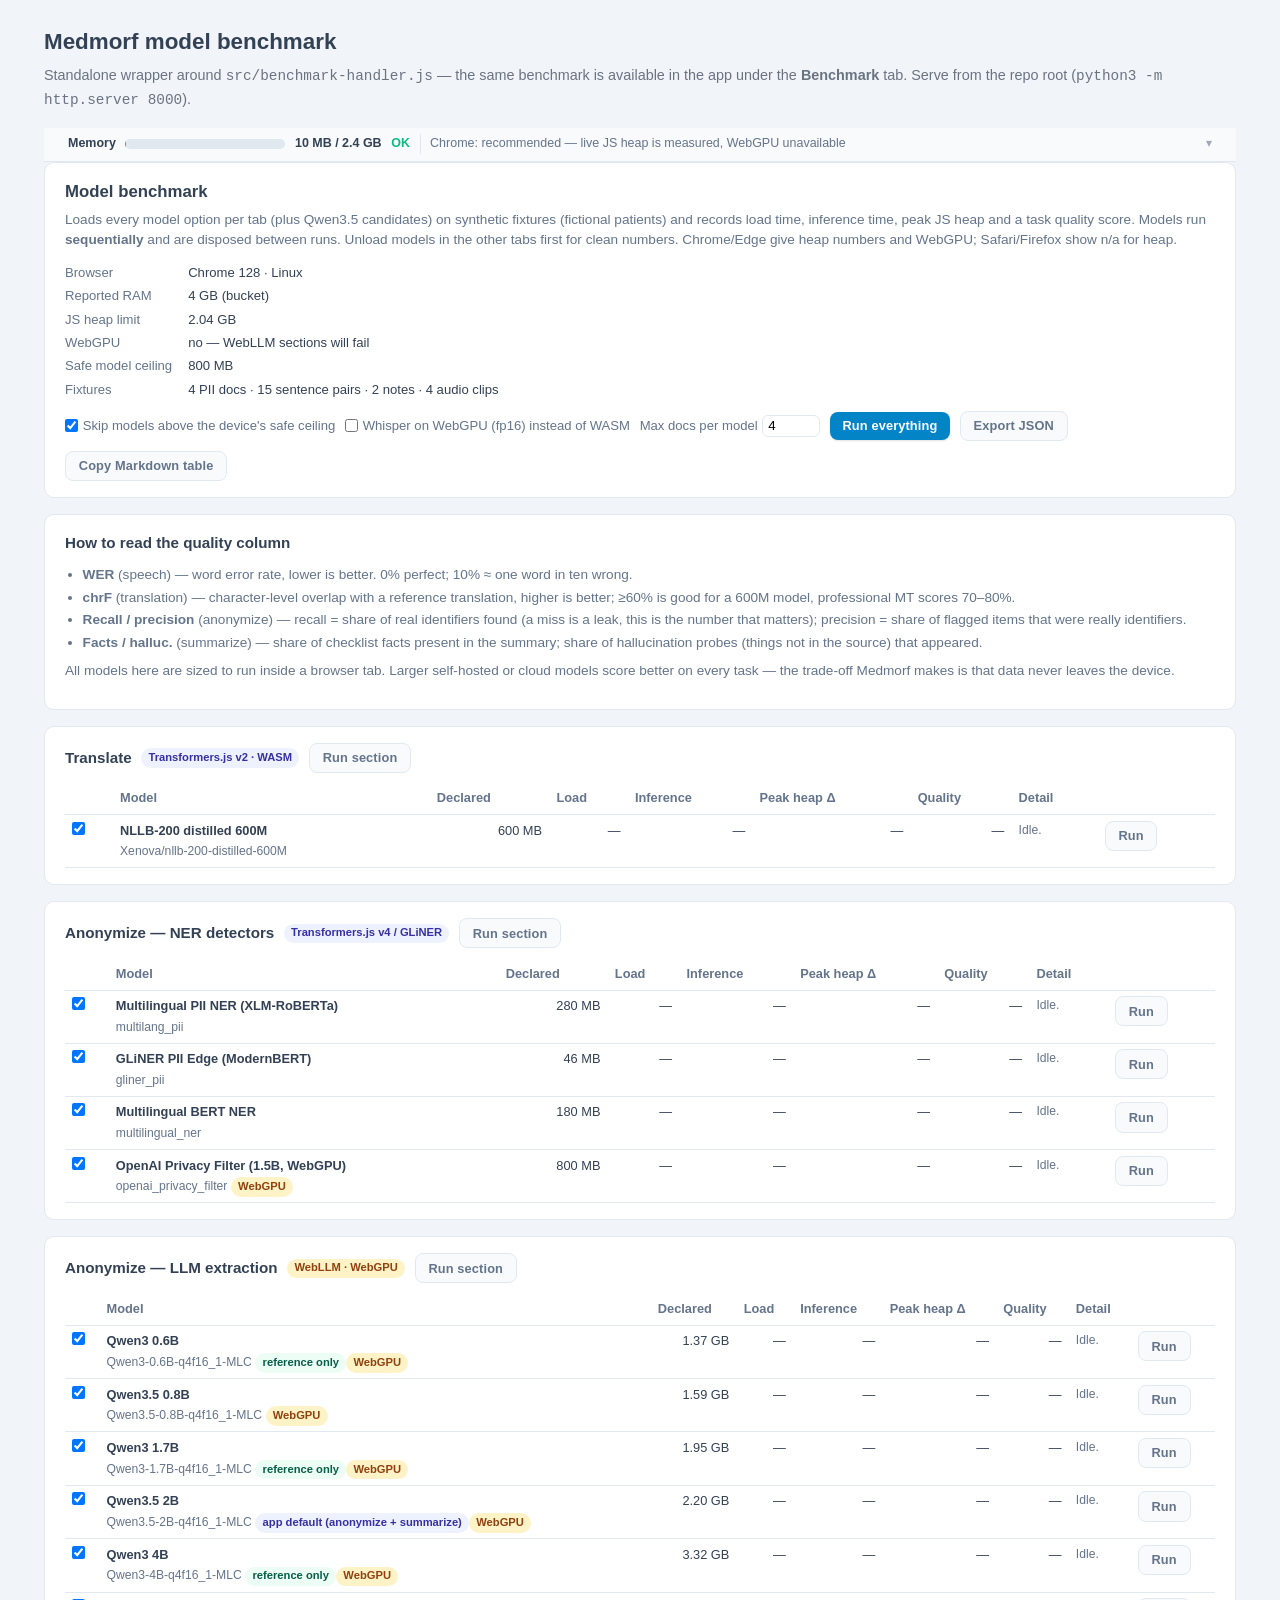
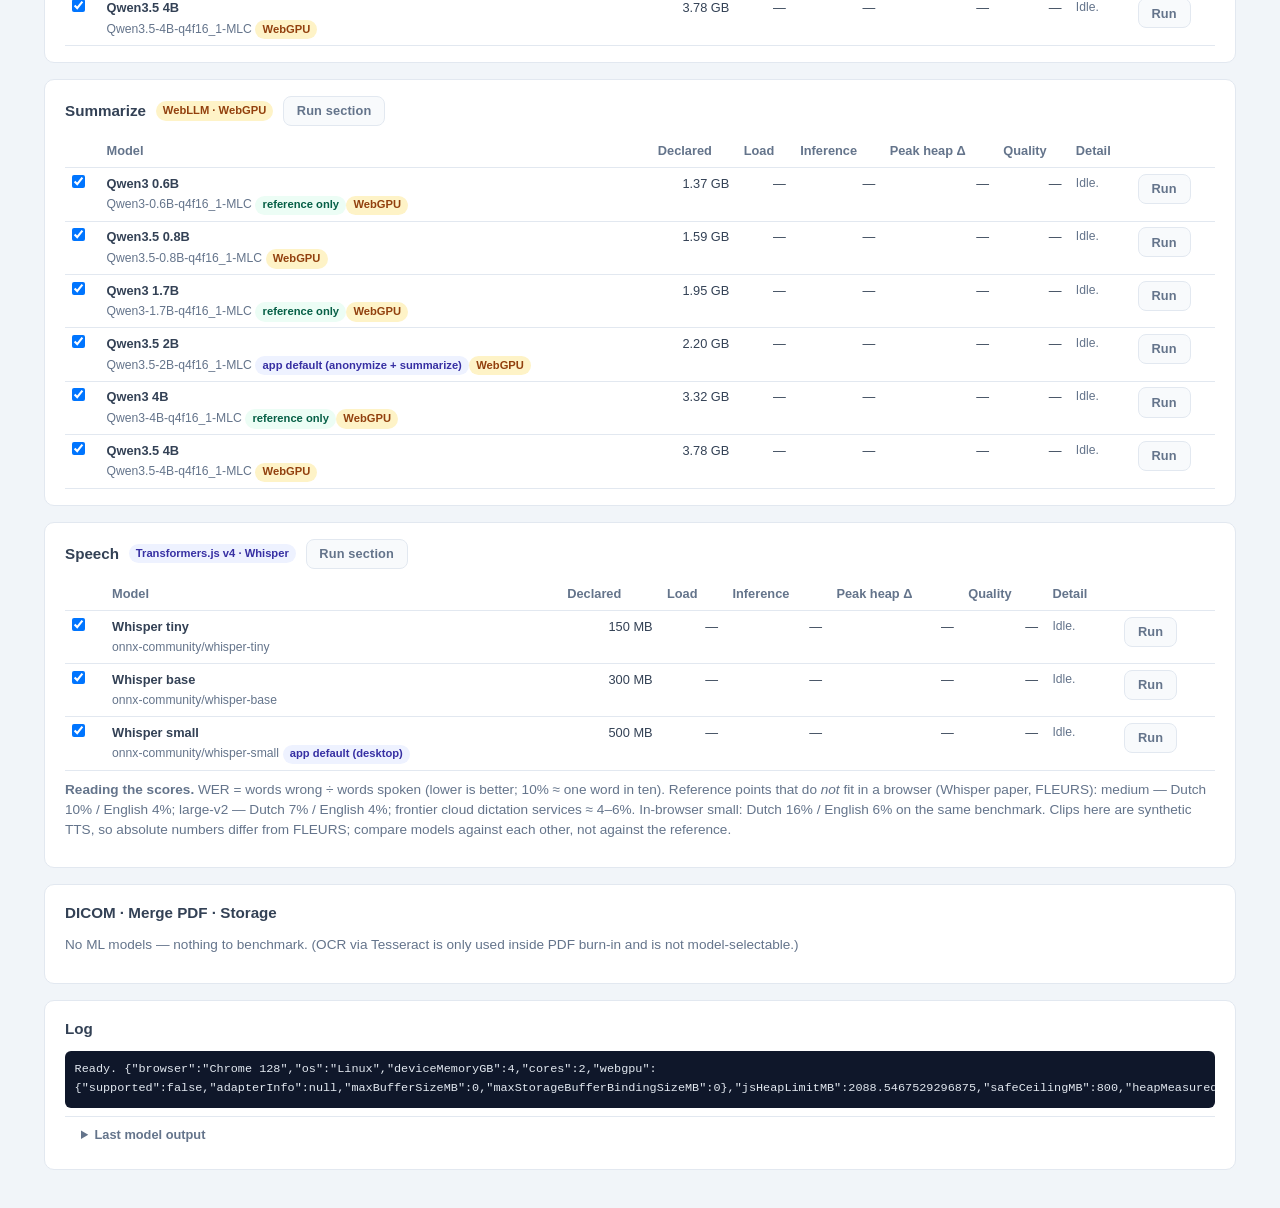
==== tests/test-models.html @ afaf8b17 "Live memory bar, model benchmark tab, Qwen3.5 migration, two-phase STT - Live memory bar on every pa" ====
<!doctype html>
<html lang="en">
<head>
<meta charset="utf-8">
<title>Medmorf — Model benchmark (standalone)</title>
<meta name="viewport" content="width=device-width, initial-scale=1">
<!-- Same import map as index.html so the SAME pinned runtimes are exercised. -->
<script type="importmap">
{
    "imports": {
        "sharp": "../src/stubs/null-module.js",
        "fs": "../src/stubs/empty-module.js",
        "path": "../src/stubs/empty-module.js",
        "url": "../src/stubs/empty-module.js",
        "onnxruntime-node": "../src/stubs/null-module.js",
        "@huggingface/jinja": "https://cdn.jsdelivr.net/npm/@huggingface/jinja@0.5.6/dist/index.js",
        "onnxruntime-web": "https://cdn.jsdelivr.net/npm/onnxruntime-web@1.26.0-dev.20260416-b7804b056c/dist/ort.all.min.mjs",
        "onnxruntime-web/webgpu": "https://cdn.jsdelivr.net/npm/onnxruntime-web@1.26.0-dev.20260416-b7804b056c/dist/ort.webgpu.min.mjs",
        "onnxruntime-web/wasm": "https://cdn.jsdelivr.net/npm/onnxruntime-web@1.26.0-dev.20260416-b7804b056c/dist/ort.wasm.min.mjs",
        "onnxruntime-common": "https://cdn.jsdelivr.net/npm/onnxruntime-common@1.24.0-dev.20251116-b39e144322/dist/esm/index.js",
        "@huggingface/transformers": "https://cdn.jsdelivr.net/npm/@huggingface/transformers@4.2.0/dist/transformers.web.js",
        "@xenova/transformers": "https://cdn.jsdelivr.net/npm/@huggingface/transformers@4.2.0/dist/transformers.web.js"
    }
}
</script>
<link rel="stylesheet" href="../styles/styles.css">
<style>
    body { max-width: 1240px; margin: 0 auto; padding: 1.5rem; }
    h1 { font-size: 1.4rem; margin: 0 0 0.25rem; }
    .sub { color: #6b7280; font-size: 0.9rem; margin-bottom: 1rem; }
</style>
</head>
<body>
<h1>Medmorf model benchmark</h1>
<div class="sub">Standalone wrapper around <code>src/benchmark-handler.js</code> — the same benchmark is available in the app under the <b>Benchmark</b> tab. Serve from the repo root (<code>python3 -m http.server 8000</code>).</div>
<div id="memoryMonitor" class="memory-monitor" data-level="ok" aria-live="polite"></div>
<div id="benchmarkRoot" class="benchmark-root"></div>
<script type="module">
import '../src/memory-monitor.js?v=2026-08-30-memory-bar-3';
import { mountBenchmark } from '../src/benchmark-handler.js?v=2026-08-30-wer-docs-1';
mountBenchmark(document.getElementById('benchmarkRoot')).catch(err => { console.error(err); document.getElementById('benchmarkRoot').textContent = 'Init failed: ' + err.message; });
</script>
</body>
</html>
---- styles/styles.css ----
:root {
    --primary-color: #0284c7;
    --primary-hover: #0369a1;
    --success-color: #10b981;
    --success-hover: #059669;
    --danger-color: #ef4444;
    --text-primary: #334155;
    --text-secondary: #64748b;
    --bg-primary: #ffffff;
    --bg-secondary: #f8fafc;
    --border-color: #e2e8f0;
    --shadow-sm: 0 1px 2px 0 rgba(0, 0, 0, 0.05);
    --shadow-md: 0 4px 6px -1px rgba(0, 0, 0, 0.1);
    --shadow-lg: 0 10px 15px -3px rgba(0, 0, 0, 0.1);
}

* {
    margin: 0;
    padding: 0;
    box-sizing: border-box;
}

body {
    font-family: -apple-system, BlinkMacSystemFont, 'Segoe UI', Roboto, 'Helvetica Neue', Arial, sans-serif;
    background: #f1f5f9;
    min-height: 100vh;
    padding: 1rem;
    color: var(--text-primary);
    line-height: 1.6;
}

.container {
    max-width: 860px;
    margin: 0 auto;
    background: var(--bg-primary);
    border-radius: 12px;
    box-shadow: var(--shadow-lg);
    overflow: hidden;
    border: 1px solid var(--border-color);
}

header {
    background: white;
    color: var(--text-primary);
    padding: 1.25rem 1.5rem;
    border-bottom: 1px solid var(--border-color);
}

.header-content {
    display: flex;
    align-items: center;
    justify-content: space-between;
    gap: 1rem;
}

.logo {
    display: flex;
    align-items: center;
    gap: 0.6rem;
}

.logo-icon {
    width: 28px;
    height: 28px;
    animation: rotate 3s linear infinite;
    color: var(--primary-color);
}

@keyframes rotate {
    0% { transform: rotate(0deg); }
    100% { transform: rotate(360deg); }
}

.logo-text h1 {
    font-size: 1.5rem;
    margin: 0;
    font-weight: 800;
    letter-spacing: -0.5px;
}

/* Privacy Pills — compact inline */
.privacy-pills {
    display: flex;
    gap: 0.4rem;
    flex-wrap: wrap;
}

.privacy-pill {
    display: inline-flex;
    align-items: center;
    gap: 0.3rem;
    padding: 0.25rem 0.6rem;
    background: #f0fdf4;
    color: #166534;
    border-radius: 6px;
    font-size: 0.75rem;
    font-weight: 600;
    border: 1px solid #bbf7d0;
}

.privacy-pill svg {
    flex-shrink: 0;
}

/* Example File Link */
.example-file-link {
    display: flex;
    align-items: center;
    gap: 0.4rem;
    margin-top: 0.75rem;
    font-size: 0.85rem;
    color: var(--text-secondary);
}

.example-file-link svg {
    flex-shrink: 0;
    color: var(--text-secondary);
}

.example-file-link a {
    color: var(--primary-color);
    text-decoration: none;
    font-weight: 600;
}

.example-file-link a:hover {
    text-decoration: underline;
}

/* Tab Bar — mobile-first */
.tab-bar {
    display: flex;
    background: var(--bg-secondary);
    border-bottom: 2px solid var(--border-color);
    overflow-x: auto;
    -webkit-overflow-scrolling: touch;
    scrollbar-width: none;
}

.tab-bar::-webkit-scrollbar {
    display: none;
}

.tab-btn {
    flex: 1 0 auto;
    display: flex;
    align-items: center;
    justify-content: center;
    gap: 0;
    padding: 0.65rem 0.75rem;
    border: none;
    background: transparent;
    color: var(--text-secondary);
    font-size: 0;
    font-weight: 600;
    cursor: pointer;
    transition: all 0.2s ease;
    position: relative;
    white-space: nowrap;
    min-width: 0;
}

.tab-btn svg {
    flex-shrink: 0;
    width: 20px;
    height: 20px;
}

.tab-btn::after {
    content: '';
    position: absolute;
    bottom: -2px;
    left: 0;
    right: 0;
    height: 2px;
    background: transparent;
    transition: background 0.2s ease;
}

.tab-btn:hover {
    color: var(--text-primary);
    background: rgba(0, 0, 0, 0.02);
}

.tab-btn.active {
    color: var(--primary-color);
}

.tab-btn.active::after {
    background: var(--primary-color);
}

/* >= 480px: show labels alongside icons */
@media (min-width: 480px) {
    .tab-btn {
        gap: 0.4rem;
        font-size: 0.82rem;
        padding: 0.65rem 0.85rem;
    }

    .tab-btn svg {
        width: 16px;
        height: 16px;
    }
}

/* >= 768px: full-size tabs */
@media (min-width: 768px) {
    .tab-bar {
        overflow-x: visible;
    }

    .tab-btn {
        flex: 1;
        gap: 0.5rem;
        font-size: 0.95rem;
        padding: 0.75rem 1rem;
    }

    .tab-btn svg {
        width: 18px;
        height: 18px;
    }
}

.tab-btn[data-tab="anonymize"].active {
    color: #7c3aed;
}

.tab-btn[data-tab="anonymize"].active::after {
    background: #7c3aed;
}

.tab-btn[data-tab="summarize"].active {
    color: #d97706;
}

.tab-btn[data-tab="summarize"].active::after {
    background: #d97706;
}

.tab-btn[data-tab="speech"].active {
    color: #dc2626;
}

.tab-btn[data-tab="speech"].active::after {
    background: #dc2626;
}

/* Tab Panels */
.tab-panel {
    display: none;
}

.tab-panel.active {
    display: block;
}

main {
    padding: 1.5rem;
}

section {
    margin-bottom: 1.5rem;
}

section h2 {
    font-size: 1.25rem;
    margin-bottom: 0.75rem;
    color: var(--text-primary);
    font-weight: 700;
    display: flex;
    align-items: center;
    gap: 0.5rem;
}

section h2::before {
    content: '';
    width: 3px;
    height: 20px;
    background: var(--primary-color);
    border-radius: 2px;
}

/* Quick Translate Section */
/* Language Bar */
.translate-lang-bar {
    margin-bottom: 0.75rem;
}

.lang-pair {
    display: flex;
    align-items: center;
    gap: 0.5rem;
    background: #ffffff;
    border: 1px solid var(--border-color);
    border-radius: 10px;
    padding: 0.5rem 0.75rem;
}

.lang-pair .lang-select {
    flex: 1;
    padding: 0.4rem 2rem 0.4rem 0.5rem;
    border: none;
    background: transparent;
    font-size: 0.95rem;
    font-weight: 600;
    color: var(--text-primary);
    cursor: pointer;
    appearance: none;
    -webkit-appearance: none;
    -moz-appearance: none;
    background-image: url("data:image/svg+xml,%3Csvg xmlns='http://www.w3.org/2000/svg' width='14' height='14' viewBox='0 0 24 24' fill='none' stroke='%2364748b' stroke-width='2' stroke-linecap='round' stroke-linejoin='round'%3E%3Cpolyline points='6 9 12 15 18 9'%3E%3C/polyline%3E%3C/svg%3E");
    background-repeat: no-repeat;
    background-position: right 0.25rem center;
    background-size: 14px;
    transition: color 0.2s ease;
}

.lang-pair .lang-select:hover {
    color: var(--primary-color);
}

.lang-pair .lang-select:focus {
    outline: none;
}

.lang-arrow {
    color: var(--text-secondary);
    flex-shrink: 0;
}

/* Section label / header for text vs file translation */
.translate-section-header {
    margin-bottom: 0.5rem;
}

.section-label {
    font-size: 0.8rem;
    font-weight: 700;
    text-transform: uppercase;
    letter-spacing: 0.5px;
    color: var(--text-secondary);
    margin: 0;
}

/* File language bar — sits inside the actions section, right above the button */
.file-lang-bar {
    margin-bottom: 0.75rem;
    width: 100%;
}

.file-translate-actions {
    flex-direction: column;
    align-items: center;
}

/* Columns header with deselect-all link */
.columns-header {
    display: flex;
    align-items: center;
    justify-content: space-between;
}

.columns-header label {
    margin-bottom: 0 !important;
}

.columns-header .btn-link {
    color: var(--primary-color);
    font-size: 0.8rem;
    font-weight: 600;
}

.columns-header .btn-link:hover {
    color: var(--primary-hover);
}

/* File translation status */
.file-translate-status {
    background: #f0f9ff;
    border: 1px solid #bae6fd;
    border-radius: 10px;
    padding: 1rem 1.25rem;
    text-align: center;
}

.file-status-header {
    display: flex;
    align-items: center;
    justify-content: center;
    gap: 0.5rem;
    margin-bottom: 0.5rem;
    font-weight: 600;
    color: var(--primary-color);
}

.file-translate-status .btn {
    margin-top: 0.75rem;
}

/* Quick Translate */
.quick-translate-section {
    margin-bottom: 0.75rem;
}

.translate-container {
    display: grid;
    grid-template-columns: 1fr 1fr;
    gap: 0.75rem;
}

.translate-box {
    flex: 1;
    display: flex;
    flex-direction: column;
    background: #ffffff;
    border: 1px solid var(--border-color);
    border-radius: 12px;
    overflow: hidden;
    transition: border-color 0.3s ease;
}

.translate-box:focus-within {
    border-color: var(--primary-color);
    box-shadow: 0 0 0 3px rgba(2, 132, 199, 0.1);
}

.translate-box textarea {
    flex: 1;
    padding: 1rem;
    border: none;
    font-size: 1rem;
    line-height: 1.6;
    resize: none;
    background: transparent;
    min-height: 120px;
}

.translate-box textarea:focus {
    outline: none;
}

.translate-box textarea::placeholder {
    color: var(--text-secondary);
}

.translate-box textarea[readonly] {
    background: #fafafa;
    color: var(--text-primary);
}

.translate-footer {
    padding: 0.5rem 1rem;
    display: flex;
    justify-content: space-between;
    align-items: center;
    border-top: 1px solid var(--border-color);
    background: #f9fafb;
}

.char-count {
    font-size: 0.8rem;
    color: var(--text-secondary);
}

.copy-btn {
    display: inline-flex;
    align-items: center;
    gap: 0.375rem;
    padding: 0.375rem 0.75rem;
    border: 1px solid transparent;
    background: transparent;
    color: var(--text-secondary);
    font-size: 0.85rem;
    cursor: pointer;
    border-radius: 8px;
    transition: all 0.2s cubic-bezier(0.4, 0, 0.2, 1);
}

.copy-btn:hover {
    background: #f0f9ff;
    border-color: #bae6fd;
    color: var(--primary-color);
}

.copy-btn:active {
    transform: scale(0.95);
}

.copy-btn.copied {
    color: var(--success-color);
}

.quick-status {
    margin-top: 1rem;
    font-size: 0.875rem;
    color: var(--text-secondary);
    min-height: 2.5rem;
}

.quick-status-content {
    display: flex;
    align-items: center;
    justify-content: center;
    gap: 0.5rem;
}

.quick-status.loading {
    color: var(--primary-color);
    font-weight: 500;
}

.quick-status.error {
    color: var(--danger-color);
}

.quick-status.error .quick-status-content {
    justify-content: center;
}

.loading-spinner {
    display: inline-block;
    width: 20px;
    height: 20px;
    border: 2px solid #e0f2fe;
    border-top-color: var(--primary-color);
    border-radius: 50%;
    animation: spin 0.8s linear infinite;
    flex-shrink: 0;
}

@keyframes spin {
    from { transform: rotate(0deg); }
    to { transform: rotate(360deg); }
}

.quick-progress-bar {
    width: 100%;
    max-width: 300px;
    height: 6px;
    background: #e0f2fe;
    border-radius: 3px;
    overflow: hidden;
    margin: 0.5rem auto 0;
}

.quick-progress-fill {
    height: 100%;
    background: var(--primary-color);
    border-radius: 3px;
    transition: width 0.3s ease;
    width: 0%;
}

/* Translate Button */
.btn-translate {
    display: inline-flex;
    align-items: center;
    gap: 0.375rem;
    padding: 0.4rem 0.9rem;
    border: none;
    background: var(--primary-color);
    color: #ffffff;
    font-size: 0.85rem;
    font-weight: 600;
    cursor: pointer;
    border-radius: 8px;
    transition: all 0.2s cubic-bezier(0.4, 0, 0.2, 1);
    box-shadow: 0 1px 3px rgba(2, 132, 199, 0.3);
}

.btn-translate:hover {
    background: #0369a1;
    box-shadow: 0 3px 8px rgba(2, 132, 199, 0.35);
    transform: translateY(-1px);
}

.btn-translate:active {
    transform: translateY(0) scale(0.97);
}

.btn-translate:focus-visible {
    outline: 2px solid var(--primary-color);
    outline-offset: 2px;
}

.btn-translate:disabled {
    opacity: 0.5;
    cursor: not-allowed;
    transform: none;
}

/* Compact File Upload */
.file-translate-section {
    margin-bottom: 0.75rem;
}

.file-upload-row {
    display: flex;
    align-items: center;
    gap: 0.75rem;
    padding: 0.75rem 1rem;
    border: 2px dashed var(--border-color);
    border-radius: 10px;
    cursor: pointer;
    transition: all 0.2s ease;
    background: #ffffff;
    font-size: 0.9rem;
    color: var(--text-secondary);
}

.file-upload-row:hover {
    border-color: var(--primary-color);
    background: #f8fafc;
}

.file-upload-row.drag-over {
    border-color: var(--success-color);
    background: rgba(16, 185, 129, 0.05);
    border-style: solid;
}

.file-upload-row svg {
    color: var(--primary-color);
    opacity: 0.7;
    flex-shrink: 0;
}

.file-translate-meta {
    display: flex;
    align-items: center;
    justify-content: space-between;
    margin-top: 0.5rem;
    gap: 0.75rem;
}

.file-translate-meta .file-info {
    margin-top: 0;
    padding: 0.75rem 1rem;
    flex: 1;
}

/* Section Divider */
.section-divider {
    display: flex;
    align-items: center;
    margin: 1.25rem 0;
    color: var(--text-secondary);
    font-size: 0.8rem;
}

.section-divider::before,
.section-divider::after {
    content: '';
    flex: 1;
    height: 1px;
    background: var(--border-color);
}

.section-divider span {
    padding: 0 0.75rem;
    text-transform: uppercase;
    letter-spacing: 0.5px;
    font-weight: 500;
}

section h3 {
    font-size: 1rem;
    margin-bottom: 0.5rem;
    color: var(--text-primary);
    font-weight: 600;
}

/* Upload Area */
.upload-area {
    border: 2px dashed var(--border-color);
    border-radius: 12px;
    padding: 1.5rem 1rem;
    text-align: center;
    cursor: pointer;
    transition: all 0.2s ease;
    background: #ffffff;
    margin-bottom: 0.75rem;
    position: relative;
    overflow: hidden;
}

.upload-area:hover {
    border-color: var(--primary-color);
    background: #f8fafc;
    box-shadow: 0 4px 12px rgba(2, 132, 199, 0.1);
}

.upload-area.dragover {
    border-color: var(--success-color);
    background: rgba(16, 185, 129, 0.05);
    border-style: solid;
}

.upload-icon {
    width: 40px;
    height: 40px;
    margin: 0 auto 0.75rem auto;
    color: var(--primary-color);
    opacity: 0.7;
}

.upload-area p {
    margin: 0.25rem 0;
    color: var(--text-secondary);
    font-size: 1.1rem;
}

.upload-area p:first-of-type {
    font-weight: 600;
    color: var(--text-primary);
    font-size: 1.2rem;
}

.upload-area .file-types {
    font-size: 0.9rem;
    color: var(--text-secondary);
    margin-top: 1rem;
    padding: 0.5rem 1rem;
    background: #f0f9ff;
    border-radius: 20px;
    display: inline-block;
}

input[type="file"] {
    display: none;
}

.file-info {
    margin-top: 1.5rem;
    padding: 1.5rem;
    background: #f0fdf4;
    border-radius: 12px;
    border: 2px solid #86efac;
    box-shadow: 0 2px 8px rgba(16, 185, 129, 0.1);
}

.file-details {
    color: var(--text-primary);
    font-weight: 600;
    display: flex;
    align-items: center;
    justify-content: center;
    gap: 0.5rem;
}

.file-details svg {
    color: #10b981;
    flex-shrink: 0;
}

/* Settings */
.settings-grid {
    display: grid;
    grid-template-columns: repeat(auto-fit, minmax(250px, 1fr));
    gap: 1.5rem;
    background: #ffffff;
    padding: 2rem;
    border-radius: 16px;
    border: 1px solid var(--border-color);
    box-shadow: 0 2px 8px rgba(0, 0, 0, 0.04);
}

.setting-group {
    display: flex;
    flex-direction: column;
}

.setting-group label {
    font-weight: 600;
    margin-bottom: 0.75rem;
    color: var(--text-primary);
    font-size: 0.95rem;
    display: block;
}

.setting-group select {
    padding: 0.75rem 2.5rem 0.75rem 1rem;
    border: 1.5px solid var(--border-color);
    border-radius: 10px;
    font-size: 0.95rem;
    font-weight: 500;
    background: white;
    color: var(--text-primary);
    cursor: pointer;
    transition: all 0.2s cubic-bezier(0.4, 0, 0.2, 1);
    box-shadow: 0 1px 3px rgba(0, 0, 0, 0.04);
    appearance: none;
    -webkit-appearance: none;
    -moz-appearance: none;
    background-image: url("data:image/svg+xml,%3Csvg xmlns='http://www.w3.org/2000/svg' width='16' height='16' viewBox='0 0 24 24' fill='none' stroke='%2364748b' stroke-width='2' stroke-linecap='round' stroke-linejoin='round'%3E%3Cpolyline points='6 9 12 15 18 9'%3E%3C/polyline%3E%3C/svg%3E");
    background-repeat: no-repeat;
    background-position: right 0.75rem center;
    background-size: 16px;
}

.setting-group select:focus {
    outline: none;
    border-color: var(--primary-color);
    box-shadow: 0 0 0 3px rgba(2, 132, 199, 0.12), 0 1px 4px rgba(0, 0, 0, 0.08);
}

.setting-group select:hover {
    border-color: #94a3b8;
    box-shadow: 0 2px 6px rgba(0, 0, 0, 0.06);
}

/* Checkbox Group */
.checkbox-group {
    display: grid;
    grid-template-columns: repeat(auto-fill, minmax(200px, 1fr));
    gap: 0.75rem;
    margin-top: 1rem;
    padding: 1.5rem;
    background: #ffffff;
    border-radius: 12px;
    border: 1px solid var(--border-color);
}

.checkbox-item {
    display: flex;
    align-items: center;
    gap: 0.75rem;
    padding: 0.75rem 1rem;
    background: white;
    border-radius: 8px;
    border: 2px solid transparent;
    transition: all 0.3s cubic-bezier(0.4, 0, 0.2, 1);
}

.checkbox-item:hover {
    border-color: var(--primary-color);
    background: #f0f9ff;
    transform: translateX(4px);
}

.checkbox-item input[type="checkbox"] {
    width: 20px;
    height: 20px;
    cursor: pointer;
    accent-color: var(--primary-color);
    flex-shrink: 0;
}

.checkbox-item input[type="checkbox"]:checked + label {
    font-weight: 600;
    color: var(--primary-color);
}

.checkbox-item label {
    cursor: pointer;
    user-select: none;
    margin: 0;
    font-size: 0.95rem;
    color: var(--text-primary);
}

/* Progress Bar */
.progress-bar {
    width: 100%;
    height: 8px;
    background: #e2e8f0;
    border-radius: 4px;
    overflow: hidden;
    margin: 0.75rem 0;
}

.progress-fill {
    height: 100%;
    background: var(--primary-color);
    transition: width 0.3s ease;
    border-radius: 4px;
}

.status-text {
    text-align: center;
    color: var(--text-secondary);
    font-size: 0.85rem;
    font-weight: 600;
    margin-top: 0.5rem;
}

.status-details {
    text-align: center;
    color: var(--text-primary);
    font-size: 0.8rem;
    margin-top: 0.25rem;
    padding: 0.35rem 0.75rem;
    background: #f0f9ff;
    border-radius: 6px;
    display: inline-block;
}

/* Buttons */
.actions {
    display: flex;
    gap: 0.75rem;
    justify-content: center;
    flex-wrap: wrap;
}

.btn {
    padding: 0.6rem 1.25rem;
    border: none;
    border-radius: 10px;
    font-size: 0.9rem;
    font-weight: 600;
    cursor: pointer;
    transition: all 0.2s cubic-bezier(0.4, 0, 0.2, 1);
    display: inline-flex;
    align-items: center;
    gap: 0.5rem;
    box-shadow: 0 1px 3px rgba(0, 0, 0, 0.08), 0 1px 2px rgba(0, 0, 0, 0.06);
    letter-spacing: 0.01em;
    line-height: 1.2;
    -webkit-tap-highlight-color: transparent;
}

.btn:active:not(:disabled) {
    transform: scale(0.97);
    box-shadow: 0 1px 2px rgba(0, 0, 0, 0.1);
}

.btn:focus-visible {
    outline: 2px solid var(--primary-color);
    outline-offset: 2px;
}

.btn svg {
    width: 18px;
    height: 18px;
    flex-shrink: 0;
}

.btn-small {
    padding: 0.4rem 0.8rem;
    font-size: 0.8rem;
    border-radius: 8px;
}

.btn-ghost {
    background: var(--bg-secondary);
    border: 1px solid var(--border-color);
    color: var(--text-secondary);
    box-shadow: none;
}

.btn-ghost:hover {
    background: #eef2f7;
    border-color: #cbd5e1;
    color: var(--text-primary);
}

.btn-primary {
    background: var(--primary-color);
    color: white;
    position: relative;
    overflow: hidden;
}

.btn-primary::before {
    content: '';
    position: absolute;
    top: 0;
    left: -100%;
    width: 100%;
    height: 100%;
    background: linear-gradient(90deg, transparent, rgba(255, 255, 255, 0.2), transparent);
    transition: left 0.5s;
}

.btn-primary:hover:not(:disabled)::before {
    left: 100%;
}

.btn-primary:hover:not(:disabled) {
    background: var(--primary-hover);
    box-shadow: 0 6px 16px rgba(2, 132, 199, 0.35);
    transform: translateY(-1px);
}

.btn-primary:active:not(:disabled) {
    transform: translateY(0) scale(0.98);
    box-shadow: 0 2px 6px rgba(2, 132, 199, 0.3);
}

.btn-success {
    background: linear-gradient(135deg, #10b981 0%, #059669 100%);
    color: white;
    position: relative;
    overflow: hidden;
}

.btn-success::before {
    content: '';
    position: absolute;
    top: 0;
    left: -100%;
    width: 100%;
    height: 100%;
    background: linear-gradient(90deg, transparent, rgba(255, 255, 255, 0.2), transparent);
    transition: left 0.5s;
}

.btn-success:hover::before {
    left: 100%;
}

.btn-success:hover {
    background: linear-gradient(135deg, #059669 0%, #047857 100%);
    box-shadow: 0 6px 16px rgba(16, 185, 129, 0.35);
    transform: translateY(-1px);
}

.btn-success:active {
    transform: translateY(0) scale(0.98);
    box-shadow: 0 2px 6px rgba(16, 185, 129, 0.3);
}

.btn:disabled {
    opacity: 0.5;
    cursor: not-allowed;
    transform: none !important;
}

/* Results */
.results {
    background: #f0fdf4;
    border: 1px solid #86efac;
    border-radius: 12px;
    padding: 1.25rem;
    text-align: center;
}

.results h3 {
    color: var(--success-color);
    margin-bottom: 0.75rem;
    font-size: 1.1rem;
    font-weight: 700;
    display: flex;
    align-items: center;
    justify-content: center;
    gap: 0.5rem;
}

.results h3 svg {
    width: 24px;
    height: 24px;
    padding: 4px;
    background: var(--success-color);
    color: white;
    border-radius: 50%;
}

.results-info {
    display: flex;
    gap: 1.5rem;
    justify-content: center;
}

.results-info p {
    font-size: 0.9rem;
}

/* Model Management */
.model-management {
    margin-top: 1.5rem;
    padding-top: 1rem;
    border-top: 1px solid var(--border-color);
    display: flex;
    justify-content: space-between;
    align-items: center;
    flex-wrap: wrap;
    gap: 0.75rem;
}

.model-management-statuses {
    display: flex;
    flex-direction: column;
    gap: 0.3rem;
}

.model-management-actions {
    display: flex;
    gap: 0.5rem;
    align-items: center;
}

.cache-status {
    color: var(--text-secondary);
    font-size: 0.8rem;
    display: flex;
    align-items: center;
    gap: 0.4rem;
}

/* Footer */
footer {
    background: #f8fafc;
    padding: 1rem 1.5rem;
    text-align: center;
    color: var(--text-secondary);
    font-size: 0.8rem;
    border-top: 2px solid var(--primary-color);
}

footer p {
    margin: 0.25rem 0;
}

footer a {
    color: var(--primary-color);
    text-decoration: none;
    font-weight: 600;
}

footer a:hover {
    text-decoration: underline;
}

footer .note {
    margin-top: 0.5rem;
    padding: 0.5rem 0.75rem;
    background: #fef3c7;
    border-left: 3px solid #f59e0b;
    border-radius: 4px;
    color: #92400e;
    font-weight: 500;
    font-size: 0.78rem;
    display: inline-block;
}

/* Responsive */
@media (max-width: 768px) {
    body {
        padding: 0.25rem;
    }

    header {
        padding: 1rem;
    }

    .header-content {
        flex-direction: column;
        gap: 0.5rem;
    }

    .privacy-pills {
        justify-content: center;
    }

    main {
        padding: 1rem;
    }

    .translate-container {
        grid-template-columns: 1fr;
    }

    .lang-pair {
        flex-wrap: wrap;
    }

    .lang-arrow {
        display: none;
    }

    .settings-grid {
        grid-template-columns: 1fr;
    }

    .checkbox-group {
        grid-template-columns: 1fr;
    }

    .actions {
        flex-direction: column;
    }

    .btn {
        width: 100%;
        justify-content: center;
    }
}

/* Live memory bar (src/memory-monitor.js) */
.memory-monitor {
    background: var(--bg-secondary);
    border-bottom: 1px solid var(--border-color);
    font-size: 0.78rem;
    color: var(--text-secondary);
    --mm-accent: #10b981;
}
.memory-monitor[data-level="warn"] { --mm-accent: #f59e0b; }
.memory-monitor[data-level="critical"] { --mm-accent: #ef4444; background: #fef2f2; }
.memory-monitor .mm-toggle {
    width: 100%;
    display: flex;
    align-items: center;
    gap: 0.6rem;
    padding: 0.4rem 1.5rem;
    background: none;
    border: 0;
    font: inherit;
    color: inherit;
    cursor: pointer;
    text-align: left;
}
.memory-monitor .mm-label { font-weight: 700; color: var(--text-primary); white-space: nowrap; }
.memory-monitor .mm-bar {
    position: relative;
    flex: 0 0 160px;
    height: 10px;
    border-radius: 999px;
    background: #e2e8f0;
    overflow: hidden;
    display: flex;
}
.memory-monitor .mm-fill {
    height: 100%;
    transition: width 0.4s ease, background 0.3s ease;
}
.memory-monitor .mm-fill-heap { background: var(--mm-accent); }
.memory-monitor .mm-fill-models {
    background: repeating-linear-gradient(135deg, var(--mm-accent) 0 4px, color-mix(in srgb, var(--mm-accent) 55%, white) 4px 8px);
}
.memory-monitor .mm-value { font-variant-numeric: tabular-nums; font-weight: 600; color: var(--text-primary); white-space: nowrap; }
.memory-monitor .mm-status { white-space: nowrap; color: var(--mm-accent); font-weight: 600; }
.memory-monitor .mm-status.is-loading { animation: pulse 1.5s infinite; }
.memory-monitor .mm-advice {
    flex: 1;
    min-width: 0;
    overflow: hidden;
    text-overflow: ellipsis;
    white-space: nowrap;
    padding-left: 0.6rem;
    border-left: 1px solid var(--border-color);
}
.memory-monitor .mm-advice[data-level="warn"] { color: #b45309; font-weight: 600; }
.memory-monitor .mm-chevron { opacity: 0.6; }
.memory-monitor .mm-toggle[aria-expanded="true"] .mm-chevron { transform: rotate(180deg); }
.memory-monitor .mm-details {
    padding: 0.75rem 1.5rem 1rem;
    border-top: 1px dashed var(--border-color);
    font-size: 0.8rem;
}
.memory-monitor .mm-details-grid { display: grid; grid-template-columns: 1fr 1fr; gap: 1.25rem; }
.memory-monitor h4 { margin: 0 0 0.4rem; font-size: 0.8rem; text-transform: uppercase; letter-spacing: 0.04em; color: var(--text-secondary); }
.memory-monitor .mm-kv { display: grid; grid-template-columns: auto 1fr; gap: 0.15rem 0.75rem; margin: 0; }
.memory-monitor .mm-kv dt { color: var(--text-secondary); }
.memory-monitor .mm-kv dd { margin: 0; font-weight: 600; color: var(--text-primary); }
.memory-monitor .mm-table { width: 100%; border-collapse: collapse; }
.memory-monitor .mm-table th, .memory-monitor .mm-table td { text-align: left; padding: 0.25rem 0.4rem; border-bottom: 1px solid var(--border-color); vertical-align: top; }
.memory-monitor .mm-table th { font-weight: 700; color: var(--text-primary); }
.memory-monitor .mm-advice-long, .memory-monitor .mm-note { margin: 0.6rem 0 0; line-height: 1.4; }
.memory-monitor .mm-note { color: var(--text-secondary); font-size: 0.75rem; }
@media (max-width: 768px) {
    .memory-monitor .mm-toggle { flex-wrap: wrap; padding: 0.4rem 1rem; gap: 0.4rem; }
    .memory-monitor .mm-bar { flex-basis: 100px; }
    .memory-monitor .mm-advice { flex-basis: 100%; border-left: 0; padding-left: 0; white-space: normal; }
    .memory-monitor .mm-details { padding: 0.6rem 1rem 0.8rem; }
    .memory-monitor .mm-details-grid { grid-template-columns: 1fr; }
}

/* System Status Bar */
.system-status {
    background: var(--bg-secondary);
    border-bottom: 1px solid var(--border-color);
    padding: 0.5rem 1.5rem;
    display: flex;
    align-items: center;
    gap: 0.5rem;
    font-size: 0.8rem;
    font-weight: 600;
    color: var(--text-secondary);
}

.status-indicator {
    width: 10px;
    height: 10px;
    border-radius: 50%;
    background: #cbd5e1; /* Default grey */
    transition: all 0.3s ease;
}

.status-indicator.idle {
    background: #10b981; /* Green */
    box-shadow: 0 0 0 2px rgba(16, 185, 129, 0.2);
}

.status-indicator.loading {
    background: #f59e0b; /* Orange/Yellow */
    box-shadow: 0 0 0 2px rgba(245, 158, 11, 0.2);
    animation: pulse 1.5s infinite;
}

.status-indicator.translating {
    background: var(--primary-color); /* Blue */
    box-shadow: 0 0 0 2px rgba(2, 132, 199, 0.2);
    animation: pulse 1s infinite;
}

@keyframes pulse {
    0% { transform: scale(1); opacity: 1; }
    50% { transform: scale(1.2); opacity: 0.8; }
    100% { transform: scale(1); opacity: 1; }
}

/* Animations */
@keyframes fadeIn {
    from {
        opacity: 0;
        transform: translateY(10px);
    }
    to {
        opacity: 1;
        transform: translateY(0);
    }
}

.file-info,
.excel-settings,
.model-status,
.translation-progress,
.results {
    animation: fadeIn 0.3s ease;
}

/* Loading spinner for model download */
.model-status h3 {
    position: relative;
    padding-left: 2rem;
}

.model-status h3::before {
    content: '';
    position: absolute;
    left: 0;
    top: 50%;
    margin-top: -10px;
    width: 20px;
    height: 20px;
    border: 2px solid var(--border-color);
    border-top-color: var(--primary-color);
    border-radius: 50%;
    animation: spin 0.8s linear infinite;
}

/* ═══════════════════════════════════════════════════════════════════════════════ */
/* ANONYMIZATION SECTION                                                          */
/* ═══════════════════════════════════════════════════════════════════════════════ */

.anon-header {
    margin-bottom: 1.25rem;
}

/* Smart mode banner — auto-picked detection method */
.anon-mode-banner {
    display: flex;
    align-items: center;
    justify-content: space-between;
    gap: 1rem;
    padding: 0.85rem 1rem;
    background: linear-gradient(135deg, rgba(139, 92, 246, 0.08), rgba(59, 130, 246, 0.06));
    border: 1px solid rgba(139, 92, 246, 0.25);
    border-radius: 8px;
    margin-bottom: 0.75rem;
    flex-wrap: wrap;
}
.anon-mode-banner .anon-mode-summary {
    display: flex;
    align-items: center;
    gap: 0.65rem;
    flex: 1 1 auto;
    min-width: 0;
}
.anon-mode-banner .anon-mode-summary svg {
    color: #8b5cf6;
    flex-shrink: 0;
}
.anon-mode-banner .anon-mode-text {
    display: flex;
    flex-direction: column;
    gap: 0.15rem;
    min-width: 0;
}
.anon-mode-banner .anon-mode-text strong {
    color: var(--text-primary);
    font-size: 0.95rem;
    font-weight: 600;
}
.anon-mode-banner .webgpu-status {
    margin: 0;
    font-size: 0.8rem;
    flex-shrink: 0;
}

/* Advanced settings collapsible */
.anon-advanced {
    margin-bottom: 0.75rem;
    border: 1px solid var(--border-color, rgba(0,0,0,0.1));
    border-radius: 8px;
    background: var(--surface-bg, rgba(0,0,0,0.02));
}
.anon-advanced > summary {
    padding: 0.65rem 0.9rem;
    cursor: pointer;
    font-weight: 600;
    font-size: 0.9rem;
    color: var(--text-secondary);
    user-select: none;
}
.anon-advanced > summary:hover {
    color: var(--text-primary);
}
.anon-advanced[open] > summary {
    border-bottom: 1px solid var(--border-color, rgba(0,0,0,0.08));
    margin-bottom: 0.75rem;
}
.anon-advanced > .anon-settings-row,
.anon-advanced > p {
    padding: 0 0.9rem;
}
.anon-advanced > .anon-settings-row:last-of-type {
    padding-bottom: 0.9rem;
}
.anon-advanced > p:last-child {
    padding-bottom: 0.9rem;
}

.anon-header h2 {
    display: flex;
    align-items: center;
    gap: 0.5rem;
    font-size: 1.25rem;
    font-weight: 700;
    color: var(--text-primary);
    margin-bottom: 0.5rem;
}

.anon-header h2::before {
    content: '';
    width: 3px;
    height: 20px;
    background: #8b5cf6;
    border-radius: 2px;
}

.section-description {
    color: var(--text-secondary);
    font-size: 0.9rem;
    line-height: 1.5;
    margin-bottom: 0.75rem;
}

.section-description strong {
    color: var(--text-primary);
}

/* Hardware requirements notice */
.hw-requirements-notice {
    display: flex;
    align-items: flex-start;
    gap: 0.5rem;
    margin-bottom: 0.75rem;
    padding: 0.6rem 0.85rem;
    background: var(--bg-secondary, #f0f4ff);
    border: 1px solid var(--border-color, #cbd5e1);
    border-radius: 8px;
    font-size: 0.82rem;
    line-height: 1.5;
    color: var(--text-secondary, #475569);
}
.hw-requirements-notice svg {
    flex-shrink: 0;
    margin-top: 0.15rem;
    opacity: 0.7;
}

/* Disclaimer */
.anon-disclaimer {
    margin-top: 0.75rem;
    padding: 0.75rem;
    background: #fffbeb;
    border: 1px solid #fde68a;
    border-radius: 8px;
    font-size: 0.82rem;
    line-height: 1.5;
    color: #92400e;
}

.anon-disclaimer p {
    margin: 0;
}

.hw-details {
    margin-top: 0.5rem;
}

.hw-details summary {
    cursor: pointer;
    font-weight: 600;
    font-size: 0.8rem;
    color: #78350f;
}

.hw-details ul {
    margin: 0.4rem 0 0.4rem 1.2rem;
    padding: 0;
}

.hw-details li {
    margin-bottom: 0.2rem;
}

.hw-details > p {
    margin-top: 0.3rem;
    font-size: 0.8rem;
}

/* Anon Settings Row */
.anon-settings-row {
    display: flex;
    align-items: center;
    gap: 1rem;
    flex-wrap: wrap;
}

.setting-group.compact {
    display: flex;
    align-items: center;
    gap: 0.4rem;
}

.setting-group.compact label {
    font-size: 0.85rem;
    font-weight: 600;
    color: var(--text-secondary);
    white-space: nowrap;
}

.setting-group.compact select {
    padding: 0.35rem 2rem 0.35rem 0.6rem;
    font-size: 0.85rem;
    font-weight: 500;
    border: 1.5px solid var(--border-color);
    border-radius: 8px;
    background: white;
    color: var(--text-primary);
    appearance: none;
    -webkit-appearance: none;
    -moz-appearance: none;
    background-image: url("data:image/svg+xml,%3Csvg xmlns='http://www.w3.org/2000/svg' width='12' height='12' viewBox='0 0 24 24' fill='none' stroke='%2364748b' stroke-width='2.5' stroke-linecap='round' stroke-linejoin='round'%3E%3Cpolyline points='6 9 12 15 18 9'%3E%3C/polyline%3E%3C/svg%3E");
    background-repeat: no-repeat;
    background-position: right 0.5rem center;
    background-size: 12px;
    cursor: pointer;
    transition: all 0.2s ease;
}

.setting-group.compact select:hover {
    border-color: #94a3b8;
}

.setting-group.compact select:focus {
    outline: none;
    border-color: var(--primary-color);
    box-shadow: 0 0 0 2px rgba(2, 132, 199, 0.12);
}

/* Format Select (inline with download btn) */
.format-select {
    padding: 0.45rem 2rem 0.45rem 0.6rem;
    font-size: 0.8rem;
    font-weight: 600;
    border: 1.5px solid #86efac;
    border-radius: 8px;
    background: #f0fdf4;
    color: #166534;
    cursor: pointer;
    appearance: none;
    -webkit-appearance: none;
    -moz-appearance: none;
    background-image: url("data:image/svg+xml,%3Csvg xmlns='http://www.w3.org/2000/svg' width='12' height='12' viewBox='0 0 24 24' fill='none' stroke='%23166534' stroke-width='2.5' stroke-linecap='round' stroke-linejoin='round'%3E%3Cpolyline points='6 9 12 15 18 9'%3E%3C/polyline%3E%3C/svg%3E");
    background-repeat: no-repeat;
    background-position: right 0.5rem center;
    background-size: 12px;
    transition: all 0.2s ease;
}

.format-select:hover {
    border-color: #4ade80;
    box-shadow: 0 1px 4px rgba(16, 185, 129, 0.15);
}

.format-select:focus {
    outline: none;
    border-color: #10b981;
    box-shadow: 0 0 0 2px rgba(16, 185, 129, 0.15);
}

/* WebGPU Status */
.webgpu-status {
    display: inline-flex;
    align-items: center;
    gap: 0.5rem;
    padding: 0.5rem 1rem;
    border-radius: 8px;
    font-size: 0.85rem;
    font-weight: 600;
    background: #f8fafc;
    border: 1px solid var(--border-color);
    color: var(--text-secondary);
}

.webgpu-status.supported {
    background: #f0fdf4;
    border-color: #bbf7d0;
    color: #166534;
}

.webgpu-status.fallback {
    background: #fef3c7;
    border-color: #fde68a;
    color: #92400e;
}

/* Upload Grid */
.anon-upload-grid {
    display: grid;
    grid-template-columns: 1fr 1fr;
    gap: 1rem;
    margin-bottom: 0.5rem;
}

.anon-upload-box {
    display: flex;
    flex-direction: column;
}

.anon-upload-box h3 {
    font-size: 0.9rem;
    font-weight: 700;
    margin-bottom: 0.5rem;
    color: var(--text-primary);
    display: flex;
    align-items: center;
    gap: 0.4rem;
}

.optional-tag {
    font-size: 0.75rem;
    font-weight: 500;
    padding: 0.15rem 0.5rem;
    background: #f1f5f9;
    border-radius: 4px;
    color: var(--text-secondary);
}

.anon-upload .upload-icon {
    width: 36px;
    height: 36px;
    margin-bottom: 0.5rem;
    color: #8b5cf6;
    opacity: 0.7;
}

.anon-upload {
    border-color: #c4b5fd;
    padding: 1.25rem 1rem;
}

.anon-upload:hover {
    border-color: #8b5cf6;
    box-shadow: 0 4px 12px rgba(139, 92, 246, 0.1);
}

.anon-upload p:first-of-type {
    font-size: 1rem;
}

.mapping-meta {
    display: flex;
    align-items: center;
    justify-content: space-between;
    margin-top: 0.75rem;
    padding: 0.5rem 0.75rem;
    font-size: 0.85rem;
    color: var(--text-secondary);
}

.btn-link {
    background: none;
    border: none;
    color: var(--text-secondary);
    cursor: pointer;
    font-size: 0.85rem;
    text-decoration: none;
    padding: 0.2rem 0;
    border-bottom: 1px dashed currentColor;
    transition: all 0.15s ease;
}

.btn-link:hover {
    color: var(--danger-color);
    border-bottom-style: solid;
}

/* Anonymize Button */
.btn-anon {
    background: linear-gradient(135deg, #8b5cf6 0%, #6d28d9 100%);
    color: white;
    position: relative;
    overflow: hidden;
}

.btn-anon::before {
    content: '';
    position: absolute;
    top: 0;
    left: -100%;
    width: 100%;
    height: 100%;
    background: linear-gradient(90deg, transparent, rgba(255, 255, 255, 0.2), transparent);
    transition: left 0.5s;
}

.btn-anon:hover:not(:disabled)::before {
    left: 100%;
}

.btn-anon:hover:not(:disabled) {
    background: linear-gradient(135deg, #7c3aed 0%, #5b21b6 100%);
    box-shadow: 0 6px 16px rgba(139, 92, 246, 0.35);
    transform: translateY(-1px);
}

.btn-anon:active:not(:disabled) {
    transform: translateY(0) scale(0.98);
    box-shadow: 0 2px 6px rgba(139, 92, 246, 0.3);
}

/* Results */
.anon-results {
    background: #faf5ff;
    border: 1px solid #c4b5fd;
    border-radius: 12px;
    padding: 1.25rem;
    animation: fadeIn 0.3s ease;
}

.anon-results h3 {
    color: #7c3aed;
    display: flex;
    align-items: center;
    gap: 0.5rem;
    font-size: 1.1rem;
    margin-bottom: 1rem;
}

.anon-results h3 svg {
    padding: 3px;
    background: #7c3aed;
    color: white;
    border-radius: 50%;
}

.anon-results h4 {
    font-size: 0.9rem;
    font-weight: 700;
    color: var(--text-primary);
    margin-bottom: 0.5rem;
}

/* Mapping Table */
.mapping-table-container {
    margin-bottom: 1.5rem;
}

.mapping-table-scroll {
    max-height: 400px;
    overflow-y: auto;
    border: 1px solid var(--border-color);
    border-radius: 10px;
}

.mapping-table {
    width: 100%;
    border-collapse: collapse;
    font-size: 0.9rem;
}

.mapping-table thead {
    position: sticky;
    top: 0;
    z-index: 1;
}

.mapping-table th {
    background: #f1f5f9;
    padding: 0.75rem 1rem;
    text-align: left;
    font-weight: 700;
    color: var(--text-primary);
    border-bottom: 2px solid var(--border-color);
}

.mapping-table td {
    padding: 0.6rem 1rem;
    border-bottom: 1px solid var(--border-color);
    color: var(--text-primary);
}

.mapping-table tr:last-child td {
    border-bottom: none;
}

.mapping-table tr:hover td {
    background: #f8fafc;
}

.mapping-table code {
    background: #e0e7ff;
    padding: 0.15rem 0.5rem;
    border-radius: 4px;
    font-size: 0.85rem;
    color: #4338ca;
    font-weight: 600;
}

/* Entity Type Tags */
.entity-tag {
    display: inline-block;
    padding: 0.2rem 0.6rem;
    border-radius: 6px;
    font-size: 0.75rem;
    font-weight: 700;
    text-transform: uppercase;
    letter-spacing: 0.5px;
}

.entity-tag-person { background: #fce7f3; color: #be185d; }
.entity-tag-location { background: #dbeafe; color: #1e40af; }
.entity-tag-date { background: #fef3c7; color: #92400e; }
.entity-tag-phone { background: #d1fae5; color: #065f46; }
.entity-tag-email { background: #e0e7ff; color: #3730a3; }
.entity-tag-address { background: #ede9fe; color: #5b21b6; }
.entity-tag-organization { background: #ffedd5; color: #9a3412; }
.entity-tag-id_number { background: #f1f5f9; color: #475569; }
.entity-tag-age { background: #ccfbf1; color: #134e4a; }

/* Preview */
.anon-preview-container {
    margin-bottom: 1.5rem;
}

.anon-preview-text {
    background: white;
    border: 1px solid var(--border-color);
    border-radius: 10px;
    padding: 1.25rem;
    font-size: 0.9rem;
    line-height: 1.7;
    color: var(--text-primary);
    max-height: 600px;
    overflow-y: auto;
    white-space: pre-wrap;
    word-wrap: break-word;
    font-family: -apple-system, BlinkMacSystemFont, 'Segoe UI', Roboto, monospace;
}

.anon-preview-meta {
    font-size: 0.8rem;
    font-weight: 500;
    color: var(--text-secondary, #64748b);
    margin-left: 0.5rem;
}

/* Inline add-entity row + per-row delete button */
.mapping-add-row {
    display: flex;
    flex-wrap: wrap;
    gap: 0.5rem;
    margin-bottom: 0.75rem;
    align-items: center;
}
.mapping-add-input {
    flex: 1 1 180px;
    padding: 0.5rem 0.75rem;
    border: 1px solid var(--border-color);
    border-radius: 8px;
    font-size: 0.9rem;
}
.mapping-add-type { flex: 0 0 130px; }
.mapping-add-btn { flex: 0 0 auto; }

.mapping-table .mapping-delete-btn {
    background: transparent;
    border: 1px solid var(--border-color);
    color: #b91c1c;
    border-radius: 6px;
    padding: 0.2rem 0.55rem;
    cursor: pointer;
    font-size: 0.85rem;
    line-height: 1;
}
.mapping-table .mapping-delete-btn:hover {
    background: #fef2f2;
    border-color: #fecaca;
}

.mapping-table tr.is-manual td { background: #fffbeb; }
.mapping-table tr.is-manual:hover td { background: #fef3c7; }

/* Floating selection popover (preview → quick-tag) */
.anon-preview-container { position: relative; }
.anon-selection-popover {
    position: fixed;
    z-index: 1000;
    background: #1f2937;
    color: #fff;
    border-radius: 10px;
    padding: 0.5rem 0.7rem;
    box-shadow: 0 10px 25px rgba(0,0,0,0.25);
    font-size: 0.85rem;
    max-width: 360px;
}
.anon-selection-popover[hidden] { display: none; }
.anon-selection-label {
    display: block;
    margin-bottom: 0.4rem;
    color: #cbd5e1;
    word-break: break-all;
}
.anon-selection-label #anonSelectionText {
    color: #fde68a;
    font-weight: 600;
}
.anon-selection-buttons {
    display: flex;
    flex-wrap: wrap;
    gap: 0.3rem;
}
.anon-selection-buttons button {
    background: #374151;
    color: #fff;
    border: 1px solid #4b5563;
    border-radius: 6px;
    padding: 0.25rem 0.55rem;
    font-size: 0.78rem;
    cursor: pointer;
}
.anon-selection-buttons button:hover {
    background: #4f46e5;
    border-color: #4f46e5;
}
.anon-selection-alias {
    display: flex;
    align-items: center;
    gap: 0.4rem;
    margin-top: 0.5rem;
    padding-top: 0.5rem;
    border-top: 1px solid #374151;
    font-size: 0.78rem;
    color: #cbd5e1;
}
.anon-selection-alias select {
    flex: 1;
    background: #374151;
    color: #fff;
    border: 1px solid #4b5563;
    border-radius: 6px;
    padding: 0.2rem 0.4rem;
    font-size: 0.78rem;
}

.mapping-table .mapping-replacement-cell {
    cursor: text;
}
.mapping-table .mapping-replacement-cell:hover code {
    outline: 1px dashed #6366f1;
    outline-offset: 2px;
}
.mapping-table .mapping-replacement-cell[contenteditable="true"] {
    background: #eef2ff;
    outline: 2px solid #6366f1;
}

/* ═══════════════════════════════════════════════════════════════════════════════ */
/* STORAGE TAB                                                                   */
/* ═══════════════════════════════════════════════════════════════════════════════ */

.tab-btn[data-tab="storage"].active {
    color: #059669;
}

.tab-btn[data-tab="storage"].active::after {
    background: #059669;
}

.storage-header .section-description {
    color: var(--text-secondary);
    font-size: 0.9rem;
    margin-bottom: 1rem;
}

/* Offline Preparation */
.storage-offline-prep {
    background: linear-gradient(135deg, #f0f9ff, #ecfdf5);
    border: 1px solid #a7f3d0;
    border-radius: 12px;
    padding: 1.25rem;
    margin-bottom: 1.5rem;
}

.storage-offline-prep > h3 {
    display: flex;
    align-items: center;
    gap: 0.5rem;
    font-size: 1.05rem;
    font-weight: 700;
    color: var(--text-primary);
    margin-bottom: 0.25rem;
}

.storage-offline-prep > .storage-hint {
    margin-bottom: 1rem;
}

.offline-model-grid {
    display: grid;
    gap: 0.75rem;
    margin-bottom: 1rem;
}

.offline-model-card {
    display: grid;
    grid-template-columns: 1fr auto auto;
    align-items: center;
    gap: 1rem;
    padding: 0.85rem 1rem;
    background: white;
    border: 1px solid var(--border-color);
    border-radius: 8px;
    transition: border-color 0.2s ease;
}

.offline-model-card[data-status="cached"],
.offline-model-card[data-status="done"] {
    border-color: #86efac;
    background: #f0fdf4;
}

.offline-model-card[data-status="downloading"] {
    border-color: var(--primary-color);
}

.offline-model-info {
    display: flex;
    flex-direction: column;
    gap: 0.1rem;
    min-width: 0;
}

.offline-model-info strong {
    font-size: 0.9rem;
}

.offline-model-meta {
    font-size: 0.78rem;
    color: var(--text-secondary);
    font-weight: 600;
}

.offline-model-desc {
    font-size: 0.75rem;
    color: var(--text-secondary);
}

.offline-model-status {
    text-align: right;
    min-width: 100px;
}

.offline-status-text {
    font-size: 0.8rem;
    font-weight: 600;
}

.offline-status-text.status-cached {
    color: var(--success-color);
}

.offline-status-text.status-missing {
    color: var(--text-secondary);
}

.offline-status-text.status-downloading {
    color: var(--primary-color);
}

.offline-model-progress {
    grid-column: 1 / -1;
    display: flex;
    align-items: center;
    gap: 0.75rem;
}

.offline-model-progress .progress-bar {
    flex: 1;
}

.offline-progress-text {
    font-size: 0.78rem;
    font-weight: 700;
    color: var(--text-primary);
    min-width: 3rem;
    text-align: right;
}

.offline-download-btn {
    white-space: nowrap;
}

.btn-cached {
    background: var(--success-color) !important;
    border-color: var(--success-color) !important;
    opacity: 0.8;
    cursor: default !important;
}

.storage-offline-prep > .btn {
    width: 100%;
    justify-content: center;
}

/* Personal Data Flow */
.storage-personal-data {
    border-color: #fbbf24 !important;
    background: linear-gradient(135deg, #fffbeb, #fef3c7);
}

.storage-personal-data .storage-section-header h3 {
    color: #92400e;
}

.storage-personal-data .storage-section-header h3 svg {
    color: #f59e0b;
}

.data-flow-diagram {
    padding: 1rem 1.25rem;
    display: flex;
    flex-direction: column;
    gap: 0.25rem;
}

.data-flow-step {
    display: flex;
    align-items: center;
    gap: 0.75rem;
    padding: 0.6rem 0.75rem;
    background: white;
    border-radius: 8px;
    border: 1px solid var(--border-color);
}

.flow-icon {
    width: 36px;
    height: 36px;
    border-radius: 8px;
    display: flex;
    align-items: center;
    justify-content: center;
    flex-shrink: 0;
}

.flow-in { background: #dbeafe; color: #2563eb; }
.flow-process { background: #e0e7ff; color: #4f46e5; }
.flow-out { background: #d1fae5; color: #059669; }
.flow-delete { background: #fee2e2; color: #dc2626; }

.flow-label {
    display: flex;
    flex-direction: column;
    gap: 0.05rem;
}

.flow-label strong {
    font-size: 0.85rem;
}

.flow-label span {
    font-size: 0.75rem;
    color: var(--text-secondary);
}

.flow-arrow {
    text-align: center;
    color: var(--text-secondary);
    font-size: 0.9rem;
    line-height: 1;
}

.personal-data-live {
    padding: 0.75rem 1.25rem 0.5rem;
}

.personal-data-live h4 {
    font-size: 0.85rem;
    font-weight: 700;
    color: var(--text-primary);
    margin-bottom: 0.5rem;
}

.personal-data-list {
    border: 1px solid var(--border-color);
    border-radius: 8px;
    overflow: hidden;
    background: white;
}

.personal-data-clean {
    padding: 0.6rem 1rem !important;
    color: var(--success-color) !important;
    font-weight: 600;
    font-style: normal !important;
}

.personal-data-item {
    display: flex;
    align-items: center;
    gap: 0.5rem;
    padding: 0.5rem 1rem;
    font-size: 0.82rem;
    border-bottom: 1px solid var(--border-color);
}

.personal-data-item:last-child {
    border-bottom: none;
}

.pd-icon {
    font-size: 0.6rem;
}

.pd-file { color: #2563eb; }
.pd-text { color: #7c3aed; }
.pd-data { color: #f59e0b; }

.pd-label {
    font-weight: 600;
    color: var(--text-primary);
}

.pd-detail {
    color: var(--text-secondary);
    font-size: 0.78rem;
    margin-left: auto;
}

.personal-data-actions {
    padding: 0.75rem 1.25rem 1rem;
    display: flex;
    flex-direction: column;
    align-items: center;
    gap: 0.4rem;
}

.auto-clear-info {
    display: flex;
    align-items: center;
    gap: 0.35rem;
    font-size: 0.78rem;
    color: var(--text-secondary);
}

.auto-clear-info svg {
    color: var(--success-color);
    flex-shrink: 0;
}

.auto-clear-info:last-child svg {
    color: var(--danger-color);
}

.storage-summary {
    display: flex;
    align-items: center;
    gap: 1.5rem;
    padding: 1rem 1.25rem;
    background: var(--bg-secondary);
    border: 1px solid var(--border-color);
    border-radius: 10px;
    flex-wrap: wrap;
}

.storage-stat {
    display: flex;
    flex-direction: column;
    gap: 0.15rem;
}

.stat-label {
    font-size: 0.72rem;
    text-transform: uppercase;
    letter-spacing: 0.05em;
    color: var(--text-secondary);
    font-weight: 600;
}

.stat-value {
    font-size: 1.1rem;
    font-weight: 700;
    color: var(--text-primary);
}

.storage-section {
    border: 1px solid var(--border-color);
    border-radius: 10px;
    overflow: hidden;
}

.storage-section-header {
    padding: 1rem 1.25rem 0.5rem;
}

.storage-section-header h3 {
    display: flex;
    align-items: center;
    gap: 0.5rem;
    font-size: 1rem;
    font-weight: 700;
    color: var(--text-primary);
    margin-bottom: 0.25rem;
}

.storage-hint {
    font-size: 0.8rem;
    color: var(--text-secondary);
}

.storage-file-list {
    padding: 0 1.25rem 1rem;
}

.storage-empty {
    color: var(--text-secondary);
    font-size: 0.85rem;
    font-style: italic;
    padding: 0.5rem 0;
}

.storage-cache-group,
.storage-idb-group {
    border: 1px solid var(--border-color);
    border-radius: 8px;
    margin-bottom: 0.75rem;
    overflow: hidden;
}

.storage-group-header {
    display: flex;
    justify-content: space-between;
    align-items: center;
    padding: 0.75rem 1rem;
    background: var(--bg-secondary);
    gap: 1rem;
}

.storage-group-title {
    display: flex;
    flex-direction: column;
    gap: 0.1rem;
    min-width: 0;
}

.storage-group-title strong {
    font-size: 0.9rem;
    word-break: break-all;
}

.storage-group-meta {
    font-size: 0.78rem;
    color: var(--text-secondary);
}

.storage-entry-list {
    max-height: 300px;
    overflow-y: auto;
}

.storage-entry {
    display: flex;
    justify-content: space-between;
    align-items: center;
    padding: 0.4rem 1rem;
    font-size: 0.8rem;
    border-top: 1px solid var(--border-color);
    gap: 1rem;
}

.storage-entry:hover {
    background: var(--bg-secondary);
}

.storage-entry-path {
    font-family: 'SF Mono', SFMono-Regular, Consolas, 'Liberation Mono', Menlo, monospace;
    font-size: 0.75rem;
    color: var(--text-secondary);
    overflow: hidden;
    text-overflow: ellipsis;
    white-space: nowrap;
    min-width: 0;
}

.storage-entry-size {
    font-size: 0.75rem;
    color: var(--text-secondary);
    white-space: nowrap;
    font-weight: 600;
}

.storage-idb-stores {
    padding: 0.5rem 1rem;
    border-top: 1px solid var(--border-color);
}

details summary {
    cursor: pointer;
    padding: 0.5rem 1rem;
    font-size: 0.82rem;
    color: var(--primary-color);
    font-weight: 600;
    user-select: none;
    border-top: 1px solid var(--border-color);
}

details summary:hover {
    background: var(--bg-secondary);
}

.storage-actions {
    text-align: center;
    padding: 0.5rem 0;
}

.storage-warning {
    font-size: 0.78rem;
    color: var(--text-secondary);
    margin-top: 0.5rem;
}

.btn-danger {
    background: var(--danger-color);
    color: white;
    border: none;
    padding: 0.6rem 1.25rem;
    border-radius: 10px;
    font-weight: 600;
    cursor: pointer;
    font-size: 0.9rem;
    display: inline-flex;
    align-items: center;
    gap: 0.5rem;
    transition: all 0.2s cubic-bezier(0.4, 0, 0.2, 1);
    box-shadow: 0 1px 3px rgba(239, 68, 68, 0.2);
}

.btn-danger:hover {
    background: #dc2626;
    box-shadow: 0 4px 10px rgba(239, 68, 68, 0.3);
    transform: translateY(-1px);
}

.btn-danger:active {
    transform: translateY(0) scale(0.97);
    box-shadow: 0 1px 3px rgba(239, 68, 68, 0.2);
}

.btn-danger-outline {
    background: transparent;
    color: var(--danger-color);
    border: 1.5px solid var(--danger-color);
    padding: 0.3rem 0.6rem;
    border-radius: 8px;
    font-weight: 600;
    cursor: pointer;
    font-size: 0.78rem;
    display: inline-flex;
    align-items: center;
    gap: 0.3rem;
    transition: all 0.2s cubic-bezier(0.4, 0, 0.2, 1);
    white-space: nowrap;
}

.btn-danger-outline:hover {
    background: var(--danger-color);
    color: white;
    box-shadow: 0 2px 6px rgba(239, 68, 68, 0.25);
}

.btn-danger-outline:active {
    transform: scale(0.96);
}

/* Responsive */
@media (max-width: 768px) {
    .anon-upload-grid {
        grid-template-columns: 1fr;
    }

    .anon-upload {
        padding: 1rem 0.75rem;
    }

    .mapping-table-scroll {
        max-height: 250px;
    }



    .storage-summary {
        flex-direction: column;
        align-items: flex-start;
        gap: 0.75rem;
    }

    .storage-group-header {
        flex-direction: column;
        align-items: flex-start;
    }

    .offline-model-card {
        grid-template-columns: 1fr;
    }

    .offline-model-status {
        text-align: left;
    }
}

/* ═══════════════════════════════════════════════════════════════════════════════ */
/* SUMMARIZE TAB                                                                  */
/* ═══════════════════════════════════════════════════════════════════════════════ */

.sum-header {
    margin-bottom: 1.5rem;
}

.sum-input-grid {
    display: grid;
    grid-template-columns: 1fr 1fr;
    gap: 1.5rem;
    margin-bottom: 1.5rem;
}

.sum-input-box {
    display: flex;
    flex-direction: column;
    gap: 0.75rem;
    background: #ffffff;
    border: 1px solid var(--border-color);
    border-radius: 12px;
    padding: 1rem;
    transition: border-color 0.2s ease;
}

.sum-input-box:focus-within {
    border-color: #d97706;
    box-shadow: 0 0 0 3px rgba(217, 119, 6, 0.1);
}

.sum-input-box h3 {
    font-size: 0.95rem;
    font-weight: 600;
    color: var(--text-primary);
    margin: 0;
}

.sum-input-box .upload-area {
    margin-bottom: 0;
}

.sum-upload {
    border-color: #d97706;
}

.sum-upload:hover {
    border-color: #b45309;
    background: #fffbeb;
}

.sum-upload .upload-icon {
    color: #d97706;
}

.sum-textarea {
    width: 100%;
    padding: 0.75rem;
    border: 2px dashed var(--border-color);
    border-radius: 8px;
    font-family: inherit;
    font-size: 0.9rem;
    resize: vertical;
    min-height: 140px;
    transition: border-color 0.2s;
    line-height: 1.5;
}

.sum-textarea:focus {
    outline: none;
    border-color: #d97706;
    border-style: solid;
}

.btn-summarize {
    background: linear-gradient(135deg, #d97706, #b45309);
    color: white;
    border: none;
    position: relative;
    overflow: hidden;
}

.btn-summarize::before {
    content: '';
    position: absolute;
    top: 0; left: -100%; width: 100%; height: 100%;
    background: linear-gradient(90deg, transparent, rgba(255,255,255,0.2), transparent);
    transition: left 0.5s;
}

.btn-summarize:hover:not(:disabled)::before {
    left: 100%;
}

.btn-summarize:hover:not(:disabled) {
    background: linear-gradient(135deg, #b45309, #92400e);
    transform: translateY(-1px);
    box-shadow: 0 4px 12px rgba(217, 119, 6, 0.3);
}

.btn-summarize:active:not(:disabled) {
    transform: translateY(0) scale(0.98);
    box-shadow: 0 1px 4px rgba(217, 119, 6, 0.25);
}

.sum-results {
    background: #fffbeb;
    border: 1px solid #fde68a;
    border-radius: 12px;
    padding: 1.25rem;
    animation: fadeIn 0.3s ease;
}

.sum-results h3 {
    display: flex;
    align-items: center;
    gap: 0.5rem;
    color: #92400e;
    margin-bottom: 1rem;
}

.sum-results h3 svg {
    color: #d97706;
}

.sum-output-container {
    background: white;
    border: 1px solid var(--border-color);
    border-radius: 6px;
    padding: 1rem;
    margin-bottom: 1rem;
    max-height: 500px;
    overflow-y: auto;
}

.sum-output-text {
    white-space: pre-wrap;
    word-wrap: break-word;
    font-family: inherit;
    font-size: 0.9rem;
    line-height: 1.6;
    color: var(--text-primary);
}

/* ═══════════════════════════════════════════════════════════════════════════════ */
/* SPEECH TAB                                                                     */
/* ═══════════════════════════════════════════════════════════════════════════════ */

.stt-header {
    margin-bottom: 1.5rem;
}

.stt-input-grid {
    display: grid;
    grid-template-columns: 1fr 1fr;
    gap: 1.5rem;
    margin-bottom: 1.5rem;
}

.stt-input-box {
    display: flex;
    flex-direction: column;
    gap: 0.75rem;
    background: #ffffff;
    border: 1px solid var(--border-color);
    border-radius: 12px;
    padding: 1rem;
    transition: border-color 0.2s ease;
}

.stt-input-box:focus-within {
    border-color: #dc2626;
    box-shadow: 0 0 0 3px rgba(220, 38, 38, 0.1);
}

.stt-input-box h3 {
    font-size: 0.95rem;
    font-weight: 600;
    color: var(--text-primary);
    margin: 0;
}

.stt-input-box .upload-area {
    margin-bottom: 0;
}

.stt-input-box .stt-record-controls {
    margin-bottom: 0;
}

.stt-upload {
    border-color: #dc2626;
}

.stt-upload:hover {
    border-color: #b91c1c;
    background: #fef2f2;
}

.stt-upload .upload-icon {
    color: #dc2626;
}

.stt-record-controls {
    display: flex;
    flex-direction: column;
    align-items: center;
    justify-content: center;
    gap: 0.75rem;
    min-height: 140px;
    border: 2px dashed var(--border-color);
    border-radius: 8px;
    padding: 1.5rem;
}

.btn-record {
    background: linear-gradient(135deg, #dc2626, #b91c1c);
    color: white;
    border: none;
    padding: 0.75rem 1.5rem;
    border-radius: 10px;
    font-size: 0.95rem;
    font-weight: 600;
    cursor: pointer;
    display: inline-flex;
    align-items: center;
    gap: 0.5rem;
    transition: all 0.2s cubic-bezier(0.4, 0, 0.2, 1);
    box-shadow: 0 2px 6px rgba(220, 38, 38, 0.2);
}

.btn-record:hover {
    background: linear-gradient(135deg, #b91c1c, #991b1b);
    transform: translateY(-1px);
    box-shadow: 0 4px 12px rgba(220, 38, 38, 0.35);
}

.btn-record:active {
    transform: translateY(0) scale(0.97);
    box-shadow: 0 1px 4px rgba(220, 38, 38, 0.25);
}

.stt-recording-indicator {
    display: flex;
    align-items: center;
    gap: 0.5rem;
    padding: 0.5rem 1rem;
    background: #fef2f2;
    border: 1px solid #fecaca;
    border-radius: 6px;
    color: #dc2626;
    font-weight: 600;
    font-size: 0.9rem;
}

.recording-dot {
    width: 10px;
    height: 10px;
    background: #dc2626;
    border-radius: 50%;
    animation: pulse 1s ease-in-out infinite;
}

.btn-speech {
    background: linear-gradient(135deg, #dc2626, #b91c1c);
    color: white;
    border: none;
    position: relative;
    overflow: hidden;
}

.btn-speech::before {
    content: '';
    position: absolute;
    top: 0; left: -100%; width: 100%; height: 100%;
    background: linear-gradient(90deg, transparent, rgba(255,255,255,0.2), transparent);
    transition: left 0.5s;
}

.btn-speech:hover:not(:disabled)::before {
    left: 100%;
}

.btn-speech:hover:not(:disabled) {
    background: linear-gradient(135deg, #b91c1c, #991b1b);
    transform: translateY(-1px);
    box-shadow: 0 4px 12px rgba(220, 38, 38, 0.3);
}

.btn-speech:active:not(:disabled) {
    transform: translateY(0) scale(0.98);
    box-shadow: 0 1px 4px rgba(220, 38, 38, 0.25);
}

.stt-results {
    background: #fef2f2;
    border: 1px solid #fecaca;
    border-radius: 12px;
    padding: 1.25rem;
    animation: fadeIn 0.3s ease;
}

.stt-results h3 {
    display: flex;
    align-items: center;
    gap: 0.5rem;
    color: #991b1b;
    margin-bottom: 1rem;
}

.stt-results h3 svg {
    color: #dc2626;
}

.stt-output-container {
    background: white;
    border: 1px solid var(--border-color);
    border-radius: 6px;
    padding: 1rem;
    margin-bottom: 1rem;
    max-height: 500px;
    overflow-y: auto;
}

.stt-output-text {
    white-space: pre-wrap;
    word-wrap: break-word;
    font-family: inherit;
    font-size: 0.9rem;
    line-height: 1.6;
    color: var(--text-primary);
}

.stt-live-transcript {
    margin: 1rem 0;
    border: 1px solid rgba(220, 38, 38, 0.3);
    border-radius: var(--radius);
    overflow: hidden;
}

.stt-live-header {
    display: flex;
    align-items: center;
    gap: 0.5rem;
    padding: 0.5rem 1rem;
    background: rgba(220, 38, 38, 0.1);
    font-size: 0.85rem;
    font-weight: 600;
    color: #991b1b;
}

.stt-live-text-container {
    padding: 0.75rem 1rem;
    min-height: 3rem;
    max-height: 300px;
    overflow-y: auto;
    background: #fef2f2;
}

.stt-live-text {
    margin: 0;
    font-size: 0.95rem;
    line-height: 1.6;
    color: var(--text-primary);
    white-space: pre-wrap;
}

/* ── Waveform Canvas ────────────────────────────────── */
.stt-waveform {
    width: 100%;
    height: 60px;
    border-radius: 8px;
    background: var(--bg-secondary);
    border: 1px solid var(--border-color);
    margin-top: 0.75rem;
}

/* ── Dictaphone Mode ────────────────────────────────── */
.dict-header-info {
    display: flex;
    align-items: flex-start;
    gap: 0.5rem;
    padding: 0.75rem 1rem;
    background: #eff6ff;
    border: 1px solid #bfdbfe;
    border-radius: 8px;
    margin-bottom: 1rem;
    font-size: 0.85rem;
    color: #1e40af;
    line-height: 1.5;
}

.dict-header-info svg {
    flex-shrink: 0;
    margin-top: 2px;
}

.dict-controls {
    display: flex;
    align-items: center;
    gap: 0.75rem;
    flex-wrap: wrap;
    margin-bottom: 0.5rem;
}

.dict-log {
    margin-top: 1.25rem;
}

.dict-log-header {
    display: flex;
    align-items: center;
    justify-content: space-between;
    margin-bottom: 0.75rem;
}

.dict-log-header h3 {
    display: flex;
    align-items: center;
    gap: 0.5rem;
    font-size: 1rem;
    color: var(--text-primary);
}

.dict-entry-count {
    font-size: 0.8rem;
    color: var(--text-secondary);
    background: var(--bg-secondary);
    padding: 0.2rem 0.6rem;
    border-radius: 12px;
    border: 1px solid var(--border-color);
}

.dict-table-scroll {
    overflow-x: auto;
    border-radius: 8px;
    border: 1px solid var(--border-color);
}

.dict-table {
    width: 100%;
    border-collapse: collapse;
    font-size: 0.85rem;
}

.dict-table thead {
    background: var(--bg-secondary);
    border-bottom: 2px solid var(--border-color);
}

.dict-table th {
    padding: 0.6rem 0.75rem;
    text-align: left;
    font-weight: 600;
    color: var(--text-secondary);
    font-size: 0.78rem;
    text-transform: uppercase;
    letter-spacing: 0.04em;
    white-space: nowrap;
}

.dict-table td {
    padding: 0.6rem 0.75rem;
    border-bottom: 1px solid var(--border-color);
    vertical-align: top;
}

.dict-table tbody tr:last-child td {
    border-bottom: none;
}

.dict-table tbody tr:hover {
    background: #f0f9ff;
}

.dict-table td:nth-child(1) {
    text-align: center;
    font-weight: 600;
    color: var(--text-secondary);
    width: 2.5rem;
}

.dict-table td:nth-child(2),
.dict-table td:nth-child(3),
.dict-table td:nth-child(4) {
    white-space: nowrap;
    font-family: 'SF Mono', Monaco, 'Cascadia Code', monospace;
    font-size: 0.8rem;
    color: var(--text-secondary);
}

.dict-table td:nth-child(5) {
    min-width: 200px;
    max-width: 400px;
    word-wrap: break-word;
    line-height: 1.5;
}

/* ══════════════════════════════════════════════════════════════════════════════ */
/* DICOM TAB                                                                    */
/* ══════════════════════════════════════════════════════════════════════════════ */

.tab-btn[data-tab="dicom"].active {
    color: #0891b2;
}
.tab-btn[data-tab="dicom"].active::after {
    background: #0891b2;
}

/* Buttons */
.btn-dicom {
    background: #0891b2;
    color: white;
    gap: 0.4rem;
}
.btn-dicom:hover:not(:disabled) {
    background: #0e7490;
}
.btn-dicom:disabled {
    opacity: 0.5;
    cursor: not-allowed;
}

/* API warning */
.dicom-api-warn {
    background: #fef3c7;
    border: 1px solid #f59e0b;
    border-radius: 8px;
    padding: 1rem;
    margin-bottom: 1rem;
    color: #92400e;
    font-size: 0.9rem;
}

/* Header */
.dicom-header .section-description {
    color: var(--text-secondary);
    font-size: 0.9rem;
    margin-bottom: 1rem;
}

/* Sections */
.dicom-section {
    margin-bottom: 1rem;
}
.dicom-section-title {
    display: flex;
    align-items: center;
    gap: 0.5rem;
    font-size: 1rem;
    font-weight: 700;
    color: var(--text-primary);
    margin-bottom: 0.6rem;
}
.dicom-section-title svg {
    color: #0891b2;
    flex-shrink: 0;
}
.dicom-hint {
    color: var(--text-secondary);
    font-size: 0.85rem;
    margin-bottom: 0.75rem;
}

/* Directory info */
.dicom-dir-info {
    display: flex;
    align-items: center;
    gap: 0.5rem;
    margin-top: 0.5rem;
    padding: 0.5rem 0.75rem;
    background: #ecfeff;
    border: 1px solid #a5f3fc;
    border-radius: 8px;
    font-size: 0.85rem;
}
.dicom-dir-label {
    color: var(--text-secondary);
    font-weight: 600;
}
.dicom-dir-name {
    color: #0e7490;
    font-weight: 700;
    font-family: 'SF Mono', Monaco, 'Cascadia Code', monospace;
    word-break: break-all;
}

/* Settings */
.dicom-settings-header {
    display: flex;
    align-items: center;
    justify-content: space-between;
}
.dicom-settings-body {
    padding: 0.75rem 0;
}
.dicom-setting {
    display: flex;
    align-items: center;
    gap: 0.5rem;
    margin-bottom: 0.5rem;
    font-size: 0.85rem;
    color: var(--text-secondary);
    cursor: pointer;
}
.dicom-setting input[type="checkbox"] {
    accent-color: #0891b2;
    width: 16px;
    height: 16px;
}
.dicom-batch-input {
    width: 5rem;
    padding: 0.3rem 0.5rem;
    border: 1px solid var(--border-color);
    border-radius: 6px;
    font-size: 0.85rem;
}
.dicom-test-mode {
    margin-top: 0.25rem;
    padding: 0.5rem 0.65rem;
    background: #fffbeb;
    border: 1px solid #fde68a;
    border-radius: 8px;
}
.dicom-test-opts {
    display: flex;
    gap: 1rem;
    flex-wrap: wrap;
    margin-top: 0.4rem;
    padding-left: 1.6rem;
}
.dicom-setting-inline {
    display: flex;
    align-items: center;
    gap: 0.4rem;
    font-size: 0.82rem;
    color: var(--text-secondary);
}

/* ── Optional DICOM Tags Panel (redesigned) ───────────────────────────── */
.dicom-opt-panel {
    margin-top: 0.75rem;
}

/* Header */
.dtag-header {
    margin-bottom: 0.65rem;
}
.dtag-title-row {
    display: flex;
    align-items: center;
    justify-content: space-between;
    gap: 0.75rem;
    margin-bottom: 0.2rem;
}
.dtag-title {
    font-size: 0.92rem;
    font-weight: 700;
    color: var(--text-primary);
    margin: 0;
}
.dtag-bulk-btns {
    display: flex;
    align-items: center;
    gap: 0.2rem;
}
.dtag-link-btn {
    background: none;
    border: none;
    color: #0891b2;
    font-size: 0.78rem;
    font-weight: 600;
    cursor: pointer;
    padding: 0.15rem 0.35rem;
    border-radius: 4px;
    transition: background 0.15s;
}
.dtag-link-btn:hover {
    background: #ecfeff;
}
.dtag-sep {
    color: var(--border-color);
    font-size: 0.72rem;
}
.dtag-subtitle {
    font-size: 0.8rem;
    color: var(--text-secondary);
    margin: 0;
    line-height: 1.4;
}

/* Search */
.dtag-search-wrap {
    position: relative;
    margin-bottom: 0.25rem;
}
.dtag-search-icon {
    position: absolute;
    left: 0.65rem;
    top: 50%;
    transform: translateY(-50%);
    color: var(--text-secondary);
    pointer-events: none;
}
.dtag-search {
    width: 100%;
    padding: 0.55rem 0.65rem 0.55rem 2.1rem;
    border: 1px solid var(--border-color);
    border-radius: 8px;
    font-size: 0.82rem;
    color: var(--text-primary);
    background: white;
    transition: border-color 0.15s, box-shadow 0.15s;
}
.dtag-search:focus {
    outline: none;
    border-color: #0891b2;
    box-shadow: 0 0 0 3px rgba(8, 145, 178, 0.12);
}
.dtag-search-hint {
    position: absolute;
    right: 0.65rem;
    top: 50%;
    transform: translateY(-50%);
    font-size: 0.68rem;
    color: #94a3b8;
    background: #f1f5f9;
    padding: 0.1rem 0.4rem;
    border-radius: 4px;
    font-family: inherit;
    border: 1px solid var(--border-color);
    pointer-events: none;
}

/* Search results dropdown */
.dtag-search-results {
    max-height: 260px;
    overflow-y: auto;
    border-radius: 8px;
    margin-bottom: 0.4rem;
}
.dtag-search-results:not(:empty) {
    border: 1px solid var(--border-color);
    box-shadow: var(--shadow-md);
    background: white;
}
.dtag-sr-empty {
    padding: 0.75rem;
    text-align: center;
    font-size: 0.8rem;
    color: var(--text-secondary);
}
.dtag-sr-row {
    padding: 0.55rem 0.75rem;
    border-bottom: 1px solid #f1f5f9;
    transition: background 0.1s;
}
.dtag-sr-row:last-child { border-bottom: none; }
.dtag-sr-row:hover { background: #f8fafc; }
.dtag-sr-info {
    display: flex;
    align-items: center;
    gap: 0.5rem;
    flex-wrap: wrap;
}
.dtag-sr-name {
    font-size: 0.82rem;
    font-weight: 700;
    color: var(--text-primary);
}
.dtag-sr-hex {
    font-size: 0.72rem;
    font-family: 'SF Mono', Monaco, 'Cascadia Code', monospace;
    color: #64748b;
    background: #f1f5f9;
    padding: 0.1rem 0.35rem;
    border-radius: 3px;
}
.dtag-sr-cat {
    font-size: 0.7rem;
    font-weight: 600;
    color: #0891b2;
    background: #ecfeff;
    padding: 0.1rem 0.4rem;
    border-radius: 4px;
}
.dtag-sr-in {
    font-size: 0.68rem;
    color: #10b981;
    font-weight: 600;
}
.dtag-sr-kw {
    font-size: 0.72rem;
    color: #94a3b8;
    margin: 0.15rem 0 0.3rem;
}
.dtag-sr-actions {
    display: flex;
    gap: 0.3rem;
    flex-wrap: wrap;
}
.dtag-sr-add {
    padding: 0.2rem 0.5rem;
    border: 1px solid var(--border-color);
    border-radius: 5px;
    background: white;
    font-size: 0.7rem;
    font-weight: 600;
    color: var(--text-secondary);
    cursor: pointer;
    transition: all 0.15s;
}
.dtag-sr-add:hover:not(.added) {
    border-color: #0891b2;
    color: #0891b2;
    background: #ecfeff;
}
.dtag-sr-add.added {
    background: #ecfdf5;
    border-color: #10b981;
    color: #10b981;
    cursor: default;
}

/* Modality groups */
.dtag-group {
    margin-bottom: 0.55rem;
    padding: 0.6rem 0.75rem;
    background: var(--bg-secondary);
    border-radius: 10px;
    border: 1px solid var(--border-color);
    transition: border-color 0.2s;
}
.dtag-group:hover {
    border-color: #cbd5e1;
}
.dtag-group-head {
    display: flex;
    align-items: center;
    justify-content: space-between;
    margin-bottom: 0.4rem;
}
.dtag-group-badge {
    display: inline-block;
    padding: 0.15rem 0.55rem;
    border-radius: 5px;
    font-size: 0.72rem;
    font-weight: 800;
    color: white;
    text-transform: uppercase;
    letter-spacing: 0.04em;
}
.dtag-group-count {
    font-size: 0.72rem;
    font-weight: 600;
    color: var(--text-secondary);
    font-variant-numeric: tabular-nums;
}

/* Tag pills */
.dtag-pills {
    display: flex;
    flex-wrap: wrap;
    gap: 0.3rem;
}
.dtag-pill {
    position: relative;
    display: inline-flex;
    align-items: center;
    gap: 0.25rem;
    padding: 0.2rem 0.55rem;
    border-radius: 6px;
    font-size: 0.76rem;
    font-weight: 500;
    cursor: pointer;
    border: 1px solid var(--border-color);
    background: white;
    color: var(--text-secondary);
    transition: all 0.15s ease;
    user-select: none;
}
.dtag-pill input {
    position: absolute;
    opacity: 0;
    width: 0;
    height: 0;
    pointer-events: none;
}
.dtag-pill.checked {
    background: #ecfeff;
    border-color: #67e8f9;
    color: #0e7490;
}
.dtag-pill:hover {
    border-color: #0891b2;
}
.dtag-pill-text {
    pointer-events: none;
}
.dtag-pill-remove {
    display: inline-flex;
    align-items: center;
    justify-content: center;
    width: 14px;
    height: 14px;
    border-radius: 50%;
    font-size: 0.7rem;
    line-height: 1;
    color: #94a3b8;
    cursor: pointer;
    transition: all 0.15s;
    margin-left: 0.15rem;
    flex-shrink: 0;
}
.dtag-pill-remove:hover {
    background: #fecaca;
    color: #dc2626;
}

/* Animate newly added tag */
.dtag-pill-new {
    animation: dtagPop 0.3s ease;
}
@keyframes dtagPop {
    0%   { transform: scale(0.8); opacity: 0; }
    60%  { transform: scale(1.05); }
    100% { transform: scale(1); opacity: 1; }
}

/* Actions */
.dicom-actions {
    display: flex;
    align-items: center;
    gap: 0.75rem;
    margin-bottom: 1rem;
}

/* Progress */
.dicom-progress {
    margin-bottom: 1rem;
}
.dicom-progress-info {
    display: flex;
    justify-content: space-between;
    margin-top: 0.35rem;
    font-size: 0.82rem;
    color: var(--text-secondary);
}
.dicom-progress-eta {
    margin-top: 0.2rem;
    font-size: 0.8rem;
    font-weight: 600;
    color: #0891b2;
    min-height: 1.2em;
}
.dicom-fill {
    background: linear-gradient(90deg, #06b6d4, #0891b2);
}
.dicom-fill.indeterminate {
    width: 100% !important;
    background: linear-gradient(90deg, #06b6d4 30%, #0891b2 50%, #06b6d4 70%);
    background-size: 200% 100%;
    animation: dicom-shimmer 1.5s ease-in-out infinite;
}
@keyframes dicom-shimmer {
    0% { background-position: 200% 0; }
    100% { background-position: -200% 0; }
}

/* Stats grid */
.dicom-stats {
    display: grid;
    grid-template-columns: repeat(6, 1fr);
    gap: 0.5rem;
    margin-bottom: 1rem;
}
.dicom-stat {
    text-align: center;
    padding: 0.6rem 0.25rem;
    background: #ecfeff;
    border: 1px solid #a5f3fc;
    border-radius: 8px;
}
.dicom-stat .stat-value {
    display: block;
    font-size: 1.3rem;
    font-weight: 800;
    color: #0891b2;
}
.dicom-stat .stat-label {
    font-size: 0.7rem;
    color: var(--text-secondary);
    text-transform: uppercase;
    letter-spacing: 0.04em;
}

/* Results */
.dicom-results-bar {
    display: flex;
    align-items: center;
    justify-content: space-between;
    flex-wrap: wrap;
    gap: 0.5rem;
    margin-bottom: 0.75rem;
}
.dicom-modality-filters {
    display: flex;
    gap: 0.35rem;
    flex-wrap: wrap;
}
.dicom-mod-btn {
    padding: 0.25rem 0.65rem;
    border: 1px solid var(--border-color);
    border-radius: 6px;
    background: white;
    font-size: 0.78rem;
    font-weight: 600;
    cursor: pointer;
    transition: all 0.15s;
}
.dicom-mod-btn:hover {
    border-color: #0891b2;
    color: #0891b2;
}
.dicom-mod-btn.active {
    background: #0891b2;
    color: white;
    border-color: #0891b2;
}
.dicom-export-btns {
    display: flex;
    align-items: center;
    gap: 0.4rem;
}
.dicom-export-label {
    font-size: 0.75rem;
    font-weight: 700;
    color: var(--text-secondary);
    text-transform: uppercase;
    letter-spacing: 0.04em;
    margin-right: 0.15rem;
}
.dicom-export-btn {
    background: #0891b2 !important;
    color: white !important;
    border-color: #0891b2 !important;
    font-weight: 600;
    border-radius: 6px;
    transition: all 0.15s;
}
.dicom-export-btn:hover:not(:disabled) {
    background: #0e7490 !important;
    border-color: #0e7490 !important;
}
.dicom-export-btn:disabled {
    background: #cbd5e1 !important;
    border-color: #cbd5e1 !important;
    color: white !important;
    cursor: not-allowed;
    opacity: 0.6;
}

/* Table */
.dicom-table-wrap {
    overflow-x: auto;
    border: 1px solid var(--border-color);
    border-radius: 8px;
}
.dicom-table {
    width: 100%;
    border-collapse: collapse;
    font-size: 0.82rem;
}
.dicom-table th {
    text-align: left;
    padding: 0.6rem 0.65rem;
    background: var(--bg-secondary);
    font-weight: 700;
    font-size: 0.75rem;
    text-transform: uppercase;
    letter-spacing: 0.04em;
    color: var(--text-secondary);
    border-bottom: 2px solid var(--border-color);
    white-space: nowrap;
}
.dicom-table td {
    padding: 0.5rem 0.65rem;
    border-bottom: 1px solid var(--border-color);
    color: var(--text-primary);
}
.dicom-table td.num {
    text-align: right;
    font-variant-numeric: tabular-nums;
}
.dicom-table tbody tr:hover {
    background: #ecfeff;
}

/* Modality badges */
.dicom-badge {
    display: inline-block;
    padding: 0.15rem 0.5rem;
    border-radius: 4px;
    font-size: 0.72rem;
    font-weight: 700;
    text-transform: uppercase;
    letter-spacing: 0.04em;
}
.dicom-badge-ct       { background: #dbeafe; color: #1d4ed8; }
.dicom-badge-mr       { background: #ede9fe; color: #6d28d9; }
.dicom-badge-pt       { background: #fef3c7; color: #b45309; }
.dicom-badge-rtstruct { background: #dcfce7; color: #15803d; }
.dicom-badge-rtplan   { background: #fce7f3; color: #be185d; }
.dicom-badge-rtdose   { background: #ffe4e6; color: #be123c; }
.dicom-badge-rtimage  { background: #fef9c3; color: #a16207; }
.dicom-badge-unknown  { background: #f1f5f9; color: #64748b; }

/* Sort section */
.dicom-sort {
    margin-top: 1.5rem;
    padding-top: 1.25rem;
    border-top: 2px solid var(--border-color);
}
.dicom-hierarchy-select {
    display: flex;
    align-items: center;
    gap: 0.6rem;
    margin: 0.6rem 0;
}
.dicom-hierarchy-label {
    font-size: 0.82rem;
    font-weight: 700;
    color: var(--text-secondary);
    white-space: nowrap;
}
.dicom-hierarchy-dropdown {
    flex: 1;
    max-width: 480px;
    padding: 0.45rem 0.65rem;
    border: 1px solid var(--border-color);
    border-radius: 8px;
    font-size: 0.82rem;
    color: var(--text-primary);
    background: white;
    cursor: pointer;
    transition: border-color 0.15s;
}
.dicom-hierarchy-dropdown:focus {
    outline: none;
    border-color: #0891b2;
    box-shadow: 0 0 0 3px rgba(8, 145, 178, 0.12);
}
.dicom-sort .btn-dicom {
    margin-top: 0.5rem;
}
.dicom-sort-progress {
    margin-top: 0.75rem;
}
.dicom-sort-progress span {
    display: block;
    font-size: 0.82rem;
    color: var(--text-secondary);
    margin-top: 0.3rem;
}
.dicom-sort-log {
    margin-top: 0.75rem;
    max-height: 300px;
    overflow-y: auto;
    font-size: 0.78rem;
    font-family: 'SF Mono', Monaco, 'Cascadia Code', monospace;
}
.dicom-sort-log h4 {
    font-size: 0.85rem;
    margin-bottom: 0.4rem;
}
.dicom-tree-dir {
    color: #0e7490;
    font-weight: 600;
    padding: 0.1rem 0;
}
.dicom-tree-files {
    color: var(--text-secondary);
    font-style: italic;
    padding: 0.1rem 0;
}
.dicom-log-line {
    padding: 0.1rem 0;
    border-bottom: 1px solid #f1f5f9;
}

/* ── Sort filter sections ──────────────────────────────── */
.dicom-sort-filter-section {
    margin: 0.6rem 0;
}
.dicom-sort-filter-label {
    display: flex;
    align-items: center;
    gap: 0.4rem;
    font-size: 0.82rem;
    font-weight: 600;
    color: var(--text-secondary);
    cursor: pointer;
}
.dicom-sort-filter-label input[type="checkbox"] {
    accent-color: #0891b2;
}
.dicom-sort-mod-filters {
    display: flex;
    flex-wrap: wrap;
    gap: 0.4rem 0.75rem;
    margin-top: 0.35rem;
}
.dicom-sort-mod-cb {
    display: flex;
    align-items: center;
    gap: 0.3rem;
    font-size: 0.8rem;
    color: var(--text-primary);
    cursor: pointer;
    padding: 0.2rem 0.5rem;
    border-radius: 6px;
    background: #f0fdfa;
    border: 1px solid #ccfbf1;
    transition: background 0.15s, border-color 0.15s;
}
.dicom-sort-mod-cb:hover {
    background: #ccfbf1;
    border-color: #5eead4;
}
.dicom-sort-mod-cb input[type="checkbox"] {
    accent-color: #0891b2;
}
.dicom-required-mods {
    opacity: 0.5;
    pointer-events: none;
    transition: opacity 0.2s;
}
#dicomRequireComplete:checked ~ .dicom-required-mods,
.dicom-sort-filter-section:has(#dicomRequireComplete:checked) .dicom-required-mods {
    opacity: 1;
    pointer-events: auto;
}

/* ── Sort actions row ──────────────────────────────────── */
.dicom-sort-actions {
    display: flex;
    align-items: center;
    gap: 0.5rem;
    margin-top: 0.5rem;
}
.btn-warning {
    background: #f59e0b;
    color: #fff;
    border: none;
    padding: 0.35rem 0.9rem;
    border-radius: 6px;
    font-size: 0.82rem;
    font-weight: 600;
    cursor: pointer;
    transition: background 0.15s;
}
.btn-warning:hover { background: #d97706; }
.btn-success {
    background: #10b981;
    color: #fff;
    border: none;
    padding: 0.35rem 0.9rem;
    border-radius: 6px;
    font-size: 0.82rem;
    font-weight: 600;
    cursor: pointer;
    transition: background 0.15s;
}
.btn-success:hover { background: #059669; }

/* ── Collapsible error log ─────────────────────────────── */
.dicom-sort-errors {
    margin-top: 0.75rem;
    border: 1px solid #fca5a5;
    border-radius: 8px;
    background: #fef2f2;
    overflow: hidden;
}
.dicom-sort-errors summary {
    padding: 0.5rem 0.75rem;
    font-size: 0.82rem;
    font-weight: 700;
    color: #dc2626;
    cursor: pointer;
    user-select: none;
}
.dicom-sort-errors summary:hover {
    background: #fee2e2;
}
.dicom-sort-errors-body {
    max-height: 250px;
    overflow-y: auto;
    padding: 0 0.75rem 0.5rem;
}
.dicom-error-line {
    font-size: 0.78rem;
    font-family: 'SF Mono', Monaco, 'Cascadia Code', monospace;
    color: #b91c1c;
    padding: 0.15rem 0;
    border-bottom: 1px solid #fecaca;
    word-break: break-all;
}

/* ── DICOM Responsive ──────────────────────────────────── */
@media (max-width: 768px) {
    .dicom-stats {
        grid-template-columns: repeat(3, 1fr);
    }
    .dicom-results-bar {
        flex-direction: column;
        align-items: flex-start;
    }
}

@media (max-width: 480px) {
    .dicom-stats {
        grid-template-columns: repeat(2, 1fr);
    }
}

/* ── Responsive for new tabs ────────────────────────── */
@media (max-width: 768px) {
    .sum-input-grid,
    .stt-input-grid {
        grid-template-columns: 1fr;
    }

    .dict-table td:nth-child(5) {
        min-width: 150px;
        max-width: 250px;
    }
}

/* ─── Merge PDF tab ────────────────────────────────────────────────── */
.mergepdf-header {
    margin-bottom: 1rem;
}

.mergepdf-header .section-description {
    color: var(--text-secondary);
    font-size: 0.9rem;
    margin-top: 0.25rem;
}

.mergepdf-section {
    background: #ffffff;
    border: 1px solid var(--border-color);
    border-radius: 10px;
    padding: 1rem 1.25rem;
    margin-bottom: 1rem;
}

.mergepdf-step {
    display: flex;
    align-items: center;
    gap: 0.5rem;
    font-size: 1rem;
    font-weight: 600;
    color: var(--text-primary);
    margin: 0 0 0.75rem 0;
}

.mergepdf-step .step-num {
    display: inline-flex;
    align-items: center;
    justify-content: center;
    width: 1.5rem;
    height: 1.5rem;
    border-radius: 50%;
    background: var(--primary-color);
    color: #fff;
    font-size: 0.8rem;
    font-weight: 700;
}

.mergepdf-hint {
    font-size: 0.85rem;
    color: var(--text-secondary);
    margin: 0 0 0.75rem 0;
}

.mergepdf-drop.is-dragover {
    border-color: var(--success-color);
    background: rgba(16, 185, 129, 0.05);
    border-style: solid;
}

.mergepdf-list {
    list-style: none;
    padding: 0;
    margin: 0 0 0.75rem 0;
    display: flex;
    flex-direction: column;
    gap: 0.5rem;
}

.mergepdf-item {
    display: flex;
    align-items: center;
    gap: 0.75rem;
    padding: 0.6rem 0.75rem;
    background: #f8fafc;
    border: 1px solid var(--border-color);
    border-radius: 8px;
}

.mergepdf-item-order {
    flex-shrink: 0;
    width: 1.75rem;
    height: 1.75rem;
    border-radius: 50%;
    background: var(--primary-color);
    color: #fff;
    font-size: 0.8rem;
    font-weight: 700;
    display: inline-flex;
    align-items: center;
    justify-content: center;
}

.mergepdf-item-info {
    flex: 1;
    min-width: 0;
    display: flex;
    flex-direction: column;
}

.mergepdf-item-name {
    font-size: 0.9rem;
    font-weight: 600;
    color: var(--text-primary);
    overflow: hidden;
    text-overflow: ellipsis;
    white-space: nowrap;
}

.mergepdf-item-meta {
    font-size: 0.78rem;
    color: var(--text-secondary);
}

.mergepdf-item-actions {
    display: flex;
    gap: 0.25rem;
    flex-shrink: 0;
}

.mergepdf-icon-btn {
    width: 2rem;
    height: 2rem;
    border: 1px solid var(--border-color);
    border-radius: 6px;
    background: #ffffff;
    color: var(--text-secondary);
    font-size: 0.8rem;
    cursor: pointer;
    display: inline-flex;
    align-items: center;
    justify-content: center;
    transition: all 0.15s ease;
}

.mergepdf-icon-btn:hover:not(:disabled) {
    border-color: var(--primary-color);
    color: var(--primary-color);
    background: #f8fafc;
}

.mergepdf-icon-btn:disabled {
    opacity: 0.35;
    cursor: not-allowed;
}

.mergepdf-remove-btn:hover:not(:disabled) {
    border-color: #dc2626;
    color: #dc2626;
}

.mergepdf-list-actions {
    display: flex;
    justify-content: flex-end;
}

.mergepdf-output-row {
    display: flex;
    align-items: center;
    gap: 0.75rem;
    margin-bottom: 0.75rem;
}

.mergepdf-output-row label {
    font-size: 0.9rem;
    font-weight: 600;
    color: var(--text-primary);
}

.mergepdf-output-row input[type="text"] {
    flex: 1;
    padding: 0.45rem 0.65rem;
    border: 1px solid var(--border-color);
    border-radius: 8px;
    font-size: 0.9rem;
    background: #ffffff;
    color: var(--text-primary);
}

.mergepdf-output-row input[type="text"]:focus {
    outline: none;
    border-color: var(--primary-color);
    box-shadow: 0 0 0 3px rgba(59, 130, 246, 0.15);
}

.mergepdf-status {
    margin-top: 0.75rem;
    font-size: 0.88rem;
    color: var(--text-secondary);
    min-height: 1.2em;
}

.mergepdf-status.is-success {
    color: var(--success-color, #10b981);
    font-weight: 600;
}

.mergepdf-status.is-error {
    color: #dc2626;
    font-weight: 600;
}

.mergepdf-status.is-progress {
    color: var(--primary-color);
}

/* App update controls (Storage tab) */
.storage-app-update .app-update-row {
    display: flex;
    align-items: center;
    gap: 0.5rem;
    flex-wrap: wrap;
}
.storage-app-update .app-update-row #appUpdateStatus a {
    color: var(--primary-color);
    text-decoration: underline;
}

/* Speech accuracy explainer */
.stt-accuracy { margin: 0.25rem 0 1rem; border: 1px solid var(--border-color); border-radius: 10px; background: var(--bg-secondary); font-size: 0.85rem; }
.stt-accuracy summary { cursor: pointer; padding: 0.6rem 0.9rem; font-weight: 600; color: var(--text-primary); }
.stt-accuracy-body { padding: 0 0.9rem 0.9rem; color: var(--text-secondary); line-height: 1.5; }
.stt-accuracy-body p { margin: 0.4rem 0; }
.stt-accuracy-table-wrap { overflow-x: auto; margin: 0.6rem 0; }
.stt-accuracy-table { width: 100%; border-collapse: collapse; font-size: 0.8rem; background: var(--bg-primary); }
.stt-accuracy-table th, .stt-accuracy-table td { text-align: left; padding: 0.35rem 0.5rem; border-bottom: 1px solid var(--border-color); vertical-align: top; }
.stt-accuracy-table th { color: var(--text-secondary); font-weight: 600; white-space: nowrap; }
.stt-accuracy-foot { font-size: 0.78rem; }
.bm-legend ul { margin: 0 0 0.5rem 1.1rem; padding: 0; }
.bm-legend li { margin: 0.2rem 0; }

/* Benchmark tab (src/benchmark-handler.js) */
.tab-btn[data-tab="benchmark"].active { color: #0f766e; }
.tab-btn[data-tab="benchmark"].active::after { background: #0f766e; }
.benchmark-root { font-size: 0.88rem; }
.bm-panel { background: var(--bg-primary); border: 1px solid var(--border-color); border-radius: 10px; padding: 1rem 1.25rem; margin-bottom: 1rem; }
.bm-panel h3 { margin: 0 0 0.3rem; font-size: 1.05rem; }
.bm-panel h4 { margin: 0 0 0.6rem; font-size: 0.95rem; display: flex; align-items: center; gap: 0.6rem; flex-wrap: wrap; }
.bm-sub { color: var(--text-secondary); font-size: 0.85rem; margin: 0 0 0.75rem; line-height: 1.45; }
.bm-row { display: flex; flex-wrap: wrap; gap: 0.6rem; align-items: center; margin-top: 0.7rem; }
.bm-inline { display: inline-flex; gap: 0.3rem; align-items: center; font-size: 0.82rem; color: var(--text-secondary); }
.bm-inline input[type="number"] { width: 3.6rem; padding: 0.15rem 0.3rem; border: 1px solid var(--border-color); border-radius: 6px; }
.bm-kv { display: grid; grid-template-columns: max-content 1fr; gap: 0.15rem 1rem; font-size: 0.82rem; }
.bm-kv .k { color: var(--text-secondary); }
.bm-tag { display: inline-block; padding: 0.05rem 0.45rem; border-radius: 999px; font-size: 0.7rem; font-weight: 600; background: #eef2ff; color: #3730a3; white-space: nowrap; }
.bm-tag.new { background: #ecfdf5; color: #065f46; }
.bm-tag.gpu { background: #fef3c7; color: #92400e; }
.bm-wrap { overflow-x: auto; }
.bm-table { width: 100%; border-collapse: collapse; font-size: 0.8rem; }
.bm-table th, .bm-table td { text-align: left; padding: 0.35rem 0.45rem; border-bottom: 1px solid var(--border-color); vertical-align: top; }
.bm-table th { color: var(--text-secondary); font-weight: 600; white-space: nowrap; }
.bm-table td.bm-num { text-align: right; font-variant-numeric: tabular-nums; white-space: nowrap; }
.bm-table tr.bm-pass td:first-child { border-left: 3px solid var(--success-color); }
.bm-table tr.bm-fail td:first-child { border-left: 3px solid var(--danger-color); }
.bm-table tr.bm-run  td:first-child { border-left: 3px solid #f59e0b; }
.bm-table tr.bm-skip td { color: var(--text-secondary); }
.bm-detail { color: var(--text-secondary); font-size: 0.76rem; max-width: 420px; white-space: pre-wrap; }
.bm-log { font-family: ui-monospace, Menlo, monospace; font-size: 0.74rem; max-height: 180px; overflow: auto; background: #0f172a; color: #e2e8f0; padding: 0.6rem; border-radius: 6px; white-space: pre-wrap; }
.bm-out { width: 100%; height: 160px; font-family: ui-monospace, Menlo, monospace; font-size: 0.74rem; margin-top: 0.4rem; }
.benchmark-root details summary { cursor: pointer; color: var(--text-secondary); font-size: 0.8rem; margin-top: 0.5rem; }
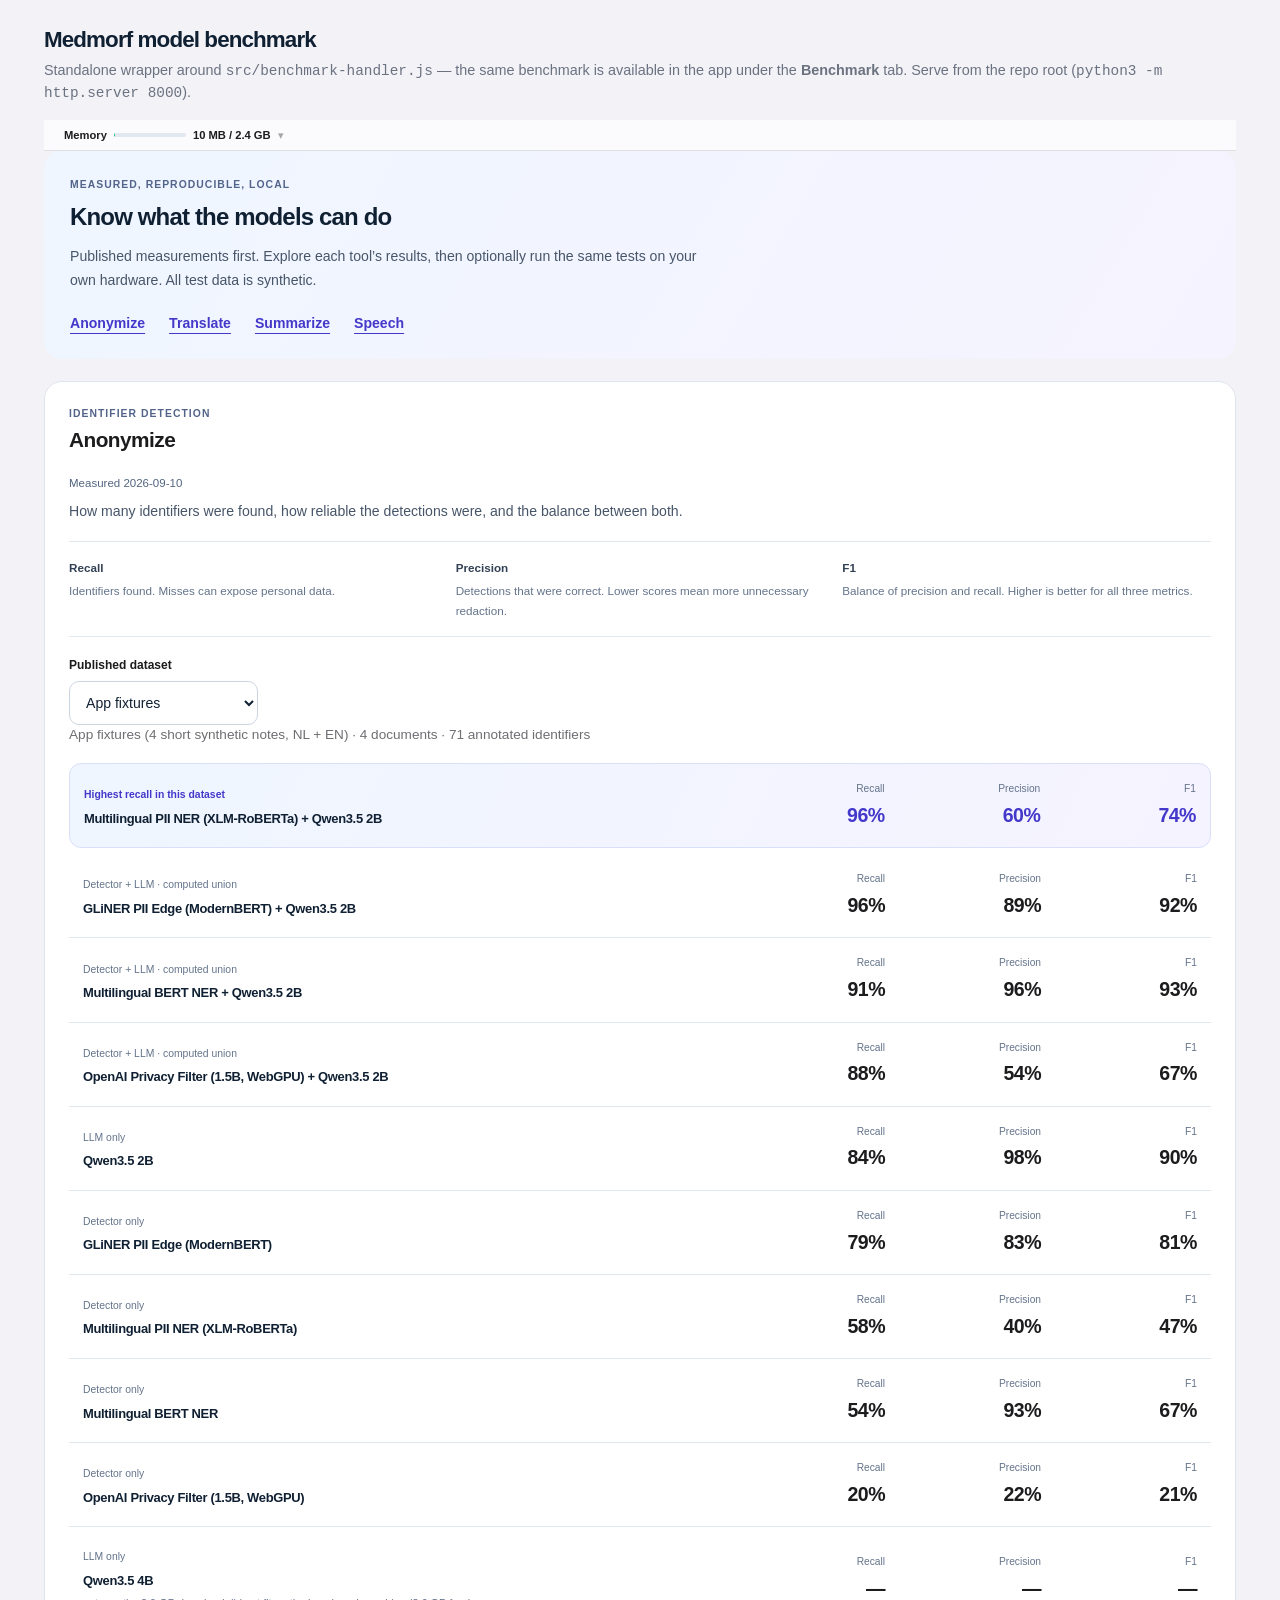
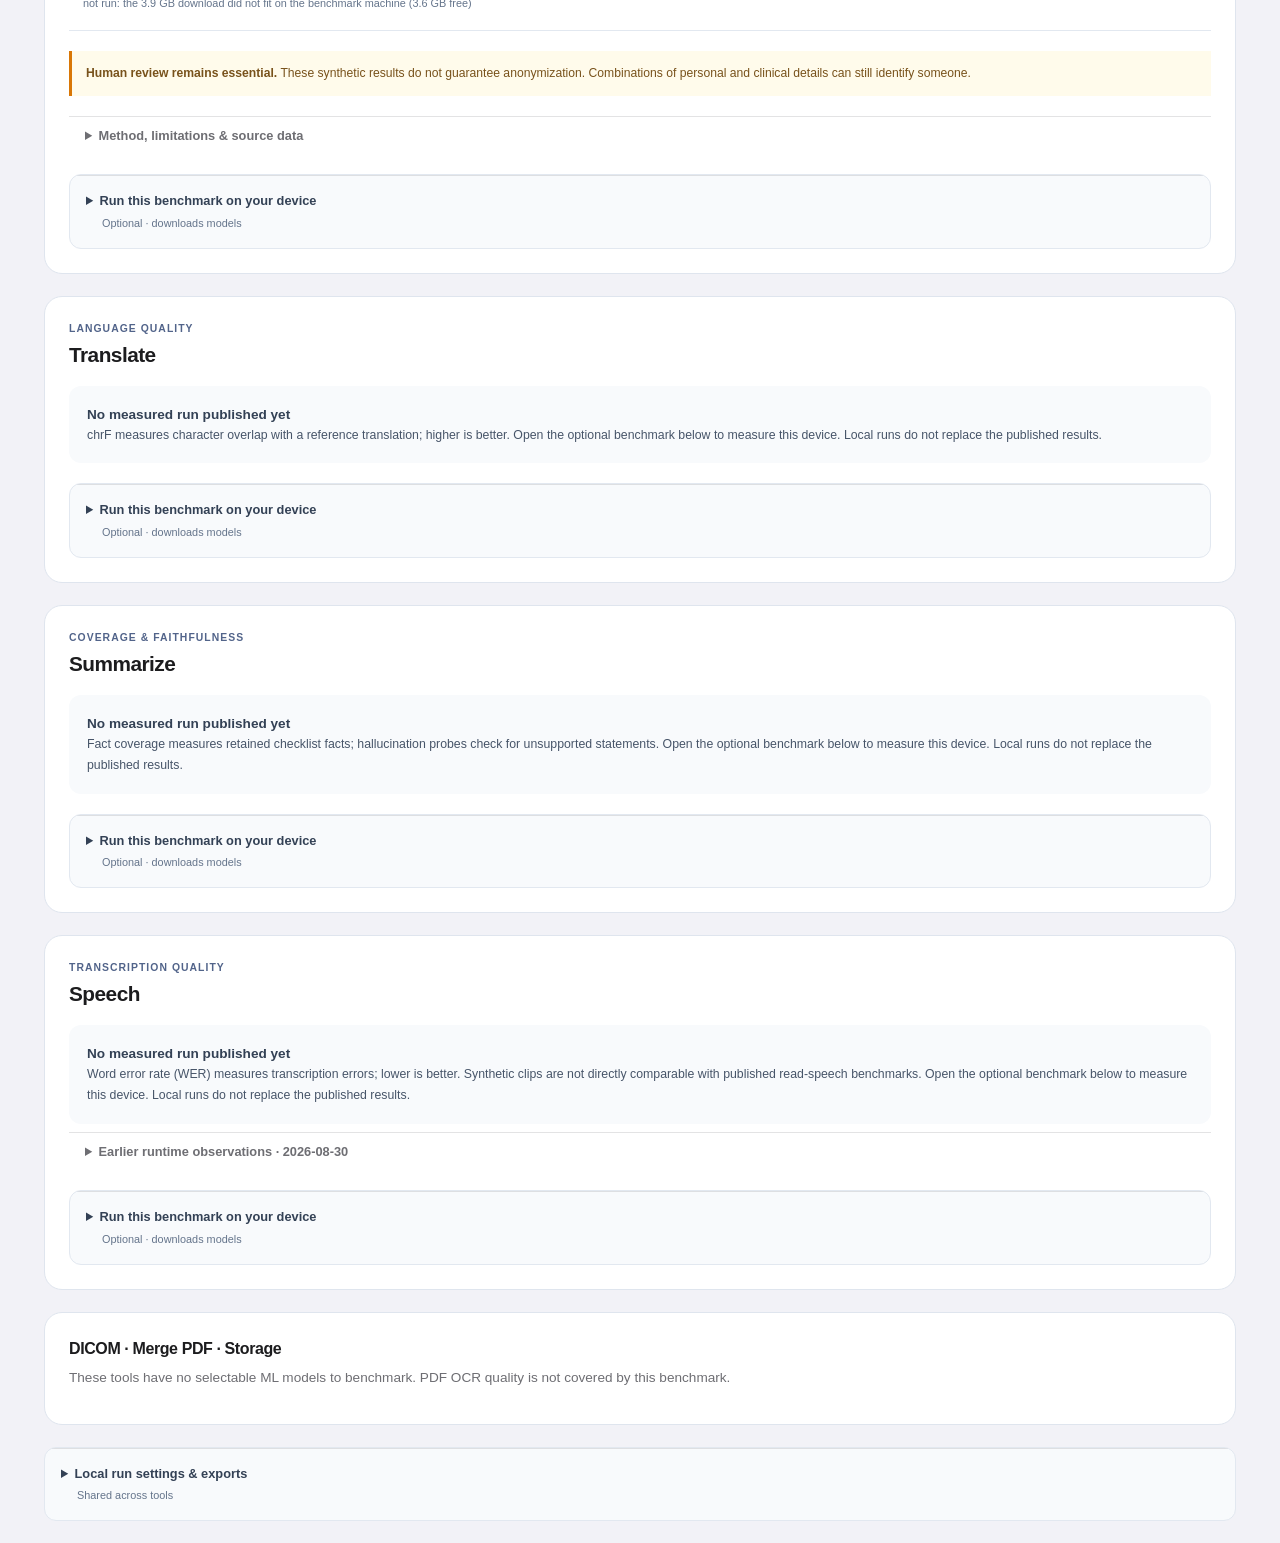
==== commit 883674f7: "Benchmark page as the single public source of measured results; F1 added; per-tool accuracy panels l" ====
--- a/tests/test-models.html
+++ b/tests/test-models.html
@@ -24,6 +24,7 @@
 }
 </script>
 <link rel="stylesheet" href="../styles/styles.css">
+<link rel="stylesheet" href="../styles/brand.css?v=dev-unstamped">
 <style>
     body { max-width: 1240px; margin: 0 auto; padding: 1.5rem; }
     h1 { font-size: 1.4rem; margin: 0 0 0.25rem; }
@@ -37,7 +38,7 @@
 <div id="benchmarkRoot" class="benchmark-root"></div>
 <script type="module">
 import '../src/memory-monitor.js?v=2026-08-30-memory-bar-3';
-import { mountBenchmark } from '../src/benchmark-handler.js?v=2026-08-30-wer-docs-1';
+import { mountBenchmark } from '../src/benchmark-handler.js?v=2026-08-30-rep-pen-1';
 mountBenchmark(document.getElementById('benchmarkRoot')).catch(err => { console.error(err); document.getElementById('benchmarkRoot').textContent = 'Init failed: ' + err.message; });
 </script>
 </body>
--- a/styles/styles.css
+++ b/styles/styles.css
@@ -4108,6 +4108,10 @@
 .stt-accuracy-foot { font-size: 0.78rem; }
 .bm-legend ul { margin: 0 0 0.5rem 1.1rem; padding: 0; }
 .bm-legend li { margin: 0.2rem 0; }
+
+/* STT crash-recovery banner */
+.stt-recovery-banner { background: #fffbeb; border: 1px solid #f59e0b; color: #92400e; border-radius: 10px; padding: 0.7rem 0.9rem; margin: 0 0 1rem; font-size: 0.85rem; line-height: 1.5; }
+.stt-recovery-actions { display: inline-flex; gap: 0.4rem; margin-left: 0.6rem; vertical-align: middle; }
 
 /* Benchmark tab (src/benchmark-handler.js) */
 .tab-btn[data-tab="benchmark"].active { color: #0f766e; }
--- a/styles/brand.css
+++ b/styles/brand.css
@@ -0,0 +1,2216 @@
+/* =============================================================================
+   Medmorf — Brand layer
+   Loaded AFTER styles.css. Retokens every CSS custom property + restyles all
+   JS-hooked classes per the brand guide (docs/brand/medmorf-brand-guide.md).
+   ============================================================================= */
+
+:root {
+    /* Brand tokens */
+    --mm-ink:      #102033;
+    --mm-blue:     #2563EB;
+    --mm-cyan:     #06B6D4;
+    --mm-violet:   #7C3AED;
+    --mm-green:    #10B981;
+    --mm-ice:      #ECFEFF;
+    --mm-lavender: #F3E8FF;
+    --mm-white:    #FFFFFF;
+
+    --mm-font: "Inter", system-ui, -apple-system, BlinkMacSystemFont, "Segoe UI", sans-serif;
+    --mm-mono: "JetBrains Mono", "IBM Plex Mono", ui-monospace, SFMono-Regular, Menlo, Monaco, Consolas, monospace;
+
+    --mm-gradient: linear-gradient(135deg, #2563EB 0%, #06B6D4 48%, #7C3AED 100%);
+    --mm-gradient-soft: linear-gradient(135deg, #ECFEFF 0%, #F3E8FF 100%);
+
+    --mm-radius-sm: 8px;
+    --mm-radius-md: 14px;
+    --mm-radius-lg: 24px;
+
+    --mm-shadow-soft: 0 18px 50px rgba(16, 32, 51, 0.12);
+    --mm-shadow-ring: 0 0 0 3px rgba(37, 99, 235, 0.18);
+
+    /* Override legacy tokens used throughout styles.css */
+    --primary-color: var(--mm-blue);
+    --primary-hover: #1D4ED8;
+    --success-color: var(--mm-green);
+    --success-hover: #059669;
+    --danger-color:  #EF4444;
+    --text-primary:  var(--mm-ink);
+    --text-secondary:#475569;
+    --bg-primary:    var(--mm-white);
+    --bg-secondary:  var(--mm-ice);
+    --border-color:  #E2E8F0;
+    --shadow-sm: 0 1px 2px 0 rgba(16,32,51,.06);
+    --shadow-md: 0 4px 12px -2px rgba(16,32,51,.08);
+    --shadow-lg: var(--mm-shadow-soft);
+}
+
+/* ---------- Local model expectations ---------- */
+.performance-banner {
+    margin: 14px 20px;
+    border: 1px solid #D9DFF5;
+    border-radius: 16px;
+    background: linear-gradient(115deg, #EFF6FF 0%, #F5F3FF 72%, #FAF5FF 100%);
+    color: var(--mm-ink);
+    box-shadow: 0 3px 12px rgba(37, 99, 235, .04);
+    overflow: hidden;
+}
+.performance-banner > summary {
+    display: flex;
+    align-items: center;
+    gap: 12px;
+    min-height: 76px;
+    padding: 16px 18px;
+    cursor: pointer;
+    list-style: none;
+}
+.performance-banner > summary::-webkit-details-marker { display: none; }
+.performance-banner > summary:hover { background: rgba(255, 255, 255, .4); }
+.performance-banner > summary:focus-visible,
+.performance-banner a:focus-visible {
+    outline: 3px solid var(--mm-blue);
+    outline-offset: -3px;
+    border-radius: 12px;
+}
+.performance-banner-icon {
+    display: grid;
+    place-items: center;
+    flex: 0 0 38px;
+    height: 38px;
+    border: 1px solid #DBEAFE;
+    border-radius: 12px;
+    background: rgba(255, 255, 255, .8);
+    color: #4F46E5;
+}
+.performance-banner-heading { flex: 1; min-width: 0; }
+.performance-banner-eyebrow {
+    display: block;
+    margin-bottom: 4px;
+    color: #5B5691;
+    font-size: .65rem;
+    font-weight: 700;
+    letter-spacing: .09em;
+    text-transform: uppercase;
+}
+.performance-banner-heading strong { display: block; font-size: .85rem; line-height: 1.5; }
+.performance-banner-toggle {
+    display: flex;
+    align-items: center;
+    gap: 8px;
+    color: #5B5691;
+    font-size: .72rem;
+    white-space: nowrap;
+}
+.performance-banner-toggle svg { flex-shrink: 0; transition: transform .18s ease; }
+.performance-banner[open] .performance-banner-toggle svg { transform: rotate(180deg); }
+.performance-banner-body { padding: 0 18px 18px 68px; }
+.performance-banner-body p { margin: 0; max-width: 680px; color: #475569; font-size: .82rem; line-height: 1.75; }
+.performance-banner-actions { display: flex; align-items: center; flex-wrap: wrap; gap: 8px 18px; margin-top: 14px; }
+.performance-banner-actions a { display: inline-flex; align-items: center; gap: 10px; min-height: 44px; font-size: .76rem; font-weight: 650; text-decoration: none; }
+.performance-banner-link { padding: 10px 14px; border-radius: 10px; background: #4338CA; color: #FFF; box-shadow: 0 2px 5px rgba(67, 56, 202, .15); }
+.performance-banner-link:hover { background: #3730A3; color: #FFF; }
+.performance-banner-secondary { color: #4338CA; }
+.performance-banner-secondary:hover { text-decoration: underline; }
+@media (max-width: 600px) {
+    .performance-banner { margin: 12px; }
+    .performance-banner > summary { padding: 14px; gap: 10px; }
+    .performance-banner-toggle > span { display: none; }
+    .performance-banner-heading strong { font-size: .8rem; }
+    .performance-banner-body { padding: 0 14px 16px; }
+}
+@media (prefers-reduced-motion: reduce) {
+    .performance-banner-toggle svg { transition: none; }
+}
+
+/* ---------- Base ---------- */
+html { -webkit-text-size-adjust: 100%; }
+body {
+    font-family: var(--mm-font);
+    background: radial-gradient(ellipse at top, #ECFEFF 0%, #F3E8FF 60%, #FFFFFF 100%);
+    color: var(--mm-ink);
+    -webkit-font-smoothing: antialiased;
+    -moz-osx-font-smoothing: grayscale;
+    font-feature-settings: "cv11", "ss01";
+}
+
+code, pre, .mono, .font-mono { font-family: var(--mm-mono); }
+
+::selection { background: rgba(37, 99, 235, .18); color: var(--mm-ink); }
+
+/* ---------- App container ---------- */
+.container {
+    max-width: 980px;
+    background: rgba(255,255,255,.85);
+    backdrop-filter: saturate(140%) blur(8px);
+    -webkit-backdrop-filter: saturate(140%) blur(8px);
+    border: 1px solid rgba(16, 32, 51, .06);
+    border-radius: var(--mm-radius-lg);
+    box-shadow: var(--mm-shadow-soft);
+}
+
+/* ---------- Header / Logo ---------- */
+header {
+    background: linear-gradient(180deg, rgba(255,255,255,.9), rgba(255,255,255,.65));
+    border-bottom: 1px solid rgba(16, 32, 51, .06);
+    padding: 1.25rem 1.5rem;
+}
+.logo {
+    align-items: center;
+    gap: .75rem;
+}
+.logo.no-underline { text-decoration: none; color: inherit; }
+.logo:hover .logo-text h1 { filter: brightness(1.05); }
+.logo-icon {
+    width: 36px !important;
+    height: 36px !important;
+    display: inline-flex;
+    align-items: center;
+    justify-content: center;
+    color: transparent !important;
+    background: transparent;
+    animation: none !important;
+    border-radius: 10px;
+    box-shadow: var(--mm-shadow-soft);
+    overflow: hidden;
+}
+.logo-icon svg { width: 100%; height: 100%; display: block; }
+.logo-text h1 {
+    font-family: var(--mm-font);
+    font-weight: 800;
+    letter-spacing: -0.04em;
+    font-size: 1.5rem;
+    line-height: 1.1;
+    color: var(--mm-ink);
+    background: var(--mm-gradient);
+    -webkit-background-clip: text;
+    background-clip: text;
+    -webkit-text-fill-color: transparent;
+}
+.logo-tagline {
+    font-size: .72rem;
+    font-weight: 500;
+    color: #64748B;
+    margin: 2px 0 0;
+    letter-spacing: .01em;
+}
+
+/* ---------- Privacy pills ---------- */
+.privacy-pills { gap: .4rem; }
+.privacy-pill {
+    background: rgba(16, 185, 129, .10);
+    color: #047857;
+    border: 1px solid rgba(16, 185, 129, .25);
+    border-radius: 999px;
+    padding: .3rem .7rem;
+    font-weight: 600;
+    font-size: .72rem;
+    letter-spacing: .01em;
+}
+.privacy-pill svg { color: var(--mm-green); }
+
+/* ---------- System status bar ---------- */
+.system-status {
+    background: var(--mm-gradient-soft) !important;
+    border: 1px solid rgba(37, 99, 235, .12) !important;
+    border-radius: var(--mm-radius-md) !important;
+    color: var(--mm-ink) !important;
+    /* Spacing + layout polish — keep dot + text aligned with breathing room. */
+    margin: .75rem 1.25rem 0 !important;
+    padding: .65rem 1rem !important;
+    display: flex !important;
+    align-items: center !important;
+    gap: .65rem !important;
+    flex-wrap: wrap !important;
+    font-size: .85rem !important;
+    line-height: 1.3 !important;
+    min-height: 2.25rem;
+}
+.system-status #systemStatusText {
+    font-weight: 600;
+    letter-spacing: .005em;
+}
+.status-indicator {
+    width: 12px !important;
+    height: 12px !important;
+    border-radius: 50% !important;
+    flex-shrink: 0;
+    box-shadow: 0 0 0 4px rgba(37,99,235,.12);
+}
+.status-indicator.idle    { background: var(--mm-blue); }
+.status-indicator.loading { background: var(--mm-cyan); animation: mm-pulse 1.6s ease-in-out infinite; }
+.status-indicator.success { background: var(--mm-green); }
+.status-indicator.error   { background: #EF4444; }
+@keyframes mm-pulse { 0%,100%{ transform: scale(1); opacity:1 } 50%{ transform: scale(1.25); opacity:.6 } }
+
+/* Tighten header pills so they never overflow the row */
+.privacy-pills { gap: .4rem; flex-wrap: wrap; }
+@media (max-width: 640px) {
+    .system-status { margin: .5rem .75rem 0 !important; padding: .55rem .75rem !important; }
+}
+
+.anon-resource-status {
+    flex: 1 1 100%;
+    display: grid;
+    grid-template-columns: repeat(5, minmax(0, 1fr));
+    gap: .5rem;
+    font-size: .78rem;
+}
+.anon-resource-status .resource-metric {
+    min-width: 0;
+    padding: .5rem .6rem;
+    border: 1px solid rgba(16, 32, 51, .08);
+    border-radius: 8px;
+    background: rgba(255, 255, 255, .72);
+}
+.anon-resource-status .resource-label {
+    display: block;
+    color: #64748b;
+    font-weight: 600;
+    line-height: 1.2;
+}
+.anon-resource-status .resource-value {
+    display: block;
+    color: var(--mm-ink);
+    font-weight: 700;
+    line-height: 1.25;
+    overflow-wrap: anywhere;
+}
+.anon-resource-status .resource-note {
+    grid-column: 1 / -1;
+    color: #475569;
+    line-height: 1.35;
+}
+.anon-resource-status[data-risk="high"] .resource-peak,
+.anon-resource-status[data-risk="critical"] .resource-peak {
+    border-color: rgba(220, 38, 38, .3);
+    background: rgba(254, 242, 242, .85);
+}
+.anon-resource-status[data-risk="medium"] .resource-peak {
+    border-color: rgba(217, 119, 6, .32);
+    background: rgba(255, 251, 235, .85);
+}
+.anon-resource-status .resource-active {
+    border-color: rgba(37, 99, 235, .22);
+    background: rgba(239, 246, 255, .86);
+}
+
+.anon-model-picker {
+    padding: 0 .9rem .95rem;
+}
+.anon-picker-head {
+    display: flex;
+    align-items: baseline;
+    justify-content: space-between;
+    gap: .75rem;
+    margin-bottom: .75rem;
+    color: #475569;
+    font-size: .82rem;
+}
+.anon-picker-head strong {
+    color: var(--mm-ink);
+    font-size: .9rem;
+    font-weight: 750;
+}
+.anon-model-grid {
+    display: grid;
+    grid-template-columns: minmax(0, 1fr) minmax(0, 1fr);
+    gap: .85rem;
+    align-items: stretch;
+}
+.anon-model-family {
+    min-width: 0;
+    padding: .85rem;
+    border: 1px solid rgba(16, 32, 51, .1);
+    border-radius: var(--mm-radius-sm);
+    background: rgba(255, 255, 255, .72);
+}
+.anon-model-family[data-active="true"] {
+    border-color: rgba(37, 99, 235, .3);
+    box-shadow: 0 0 0 3px rgba(37, 99, 235, .08);
+}
+.anon-family-heading {
+    display: flex;
+    align-items: baseline;
+    justify-content: space-between;
+    gap: .6rem;
+    margin-bottom: .65rem;
+}
+.anon-family-heading h4 {
+    margin: 0;
+    color: var(--mm-ink);
+    font-size: .86rem;
+    font-weight: 800;
+}
+.anon-family-heading span {
+    color: #64748b;
+    font-size: .72rem;
+    font-weight: 600;
+    text-align: right;
+}
+.anon-model-card-grid {
+    display: grid;
+    gap: .55rem;
+}
+.anon-model-card {
+    position: relative;
+    display: grid;
+    grid-template-columns: minmax(0, 1fr) auto;
+    gap: .35rem .6rem;
+    width: 100%;
+    min-height: 5.2rem;
+    padding: .7rem .75rem;
+    border: 1px solid #CBD5E1;
+    border-radius: var(--mm-radius-sm);
+    background: #fff;
+    color: var(--mm-ink);
+    text-align: left;
+    cursor: pointer;
+    transition: border-color .18s ease, box-shadow .18s ease, transform .18s ease, background .18s ease;
+}
+.anon-model-card:hover:not(:disabled) {
+    border-color: var(--mm-blue);
+    box-shadow: 0 8px 20px -14px rgba(37, 99, 235, .7);
+    transform: translateY(-1px);
+}
+.anon-model-card:focus-visible {
+    outline: none;
+    border-color: var(--mm-blue);
+    box-shadow: var(--mm-shadow-ring);
+}
+.anon-model-card.is-selected {
+    border-color: rgba(37, 99, 235, .45);
+}
+.anon-model-card.is-active {
+    background: linear-gradient(180deg, #FFFFFF, #EFF6FF);
+    border-color: var(--mm-blue);
+    box-shadow: 0 0 0 3px rgba(37, 99, 235, .12);
+}
+.anon-model-card.is-off {
+    background: #F8FAFC;
+    border-style: dashed;
+}
+.anon-model-card:disabled {
+    cursor: not-allowed;
+    opacity: .62;
+    transform: none;
+}
+.anon-model-card-main {
+    display: flex;
+    flex-direction: column;
+    gap: .1rem;
+    min-width: 0;
+}
+.anon-model-card-title {
+    color: var(--mm-ink);
+    font-size: .83rem;
+    font-weight: 750;
+    line-height: 1.2;
+}
+.anon-model-card-meta {
+    color: #64748b;
+    font-size: .72rem;
+    font-weight: 700;
+}
+.anon-model-card-detail {
+    grid-column: 1 / -1;
+    color: #475569;
+    font-size: .73rem;
+    line-height: 1.3;
+}
+.anon-model-card-status {
+    align-self: start;
+    padding: .15rem .42rem;
+    border-radius: 999px;
+    background: #E2E8F0;
+    color: #475569;
+    font-size: .68rem;
+    font-weight: 800;
+    line-height: 1.2;
+}
+.anon-model-card.is-active .anon-model-card-status {
+    background: rgba(16, 185, 129, .14);
+    color: #047857;
+}
+.anon-selection-error {
+    display: none;
+    margin-top: .65rem;
+    color: #B45309;
+    font-size: .78rem;
+    font-weight: 700;
+}
+
+@media (max-width: 760px) {
+    .anon-picker-head,
+    .anon-family-heading {
+        align-items: flex-start;
+        flex-direction: column;
+    }
+    .anon-family-heading span {
+        text-align: left;
+    }
+    .anon-model-grid {
+        grid-template-columns: 1fr;
+    }
+}
+.anon-resource-info-btn {
+    width: 1.65rem;
+    height: 1.65rem;
+    border-radius: 50%;
+    border: 1px solid rgba(37, 99, 235, .22);
+    background: rgba(255, 255, 255, .9);
+    color: var(--mm-blue);
+    font-weight: 800;
+    line-height: 1;
+    cursor: pointer;
+}
+.anon-resource-info-btn:hover,
+.anon-resource-info-btn[aria-expanded="true"] {
+    background: var(--mm-blue);
+    color: #fff;
+}
+.anon-resource-info {
+    flex: 1 1 100%;
+    padding: .65rem .75rem;
+    border-radius: 8px;
+    border: 1px solid rgba(37, 99, 235, .18);
+    background: rgba(239, 246, 255, .9);
+    color: #1e3a8a;
+    font-size: .8rem;
+    line-height: 1.45;
+}
+@media (max-width: 900px) {
+    .anon-resource-status { grid-template-columns: repeat(2, minmax(0, 1fr)); }
+}
+@media (max-width: 560px) {
+    .anon-resource-status { grid-template-columns: 1fr; }
+}
+
+/* ---------- Tab bar ---------- */
+.tab-bar {
+    background: rgba(255,255,255,.6);
+    border-bottom: 1px solid rgba(16,32,51,.06);
+    padding: .35rem .5rem;
+    gap: .25rem;
+}
+.tab-btn {
+    background: transparent;
+    color: #475569;
+    border: 0;
+    border-radius: var(--mm-radius-sm);
+    padding: .65rem 1rem;
+    font-family: var(--mm-font);
+    font-weight: 500;
+    transition: all .18s ease;
+}
+.tab-btn:hover { background: rgba(37,99,235,.06); color: var(--mm-ink); }
+.tab-btn.active {
+    background: var(--mm-white);
+    color: var(--mm-ink);
+    box-shadow: 0 4px 14px -4px rgba(37,99,235,.25), 0 0 0 1px rgba(16,32,51,.06);
+    font-weight: 600;
+}
+.tab-btn.active svg { color: var(--mm-blue); }
+
+/* ---------- Buttons ---------- */
+.btn, button.btn {
+    font-family: var(--mm-font);
+    font-weight: 600;
+    letter-spacing: -0.005em;
+    border-radius: var(--mm-radius-sm);
+    transition: all .18s ease;
+    border: 1px solid transparent;
+}
+.btn-primary {
+    background: var(--mm-gradient) !important;
+    color: #fff !important;
+    border: 0 !important;
+    box-shadow: 0 8px 22px -8px rgba(37,99,235,.6);
+}
+.btn-primary:hover:not(:disabled) {
+    transform: translateY(-1px);
+    box-shadow: 0 14px 30px -10px rgba(37,99,235,.55);
+}
+.btn-primary:disabled {
+    background: #94A3B8 !important;
+    box-shadow: none;
+    opacity: .6;
+}
+.btn-secondary {
+    background: var(--mm-white);
+    color: var(--mm-ink);
+    border: 1px solid #CBD5E1 !important;
+}
+.btn-secondary:hover:not(:disabled) {
+    border-color: var(--mm-blue) !important;
+    color: var(--mm-blue);
+    box-shadow: var(--mm-shadow-ring);
+}
+.btn-ghost {
+    background: transparent;
+    color: var(--mm-ink);
+    border: 1px solid transparent !important;
+}
+.btn-ghost:hover { background: rgba(37,99,235,.08); color: var(--mm-blue); }
+.btn-success { background: var(--mm-green) !important; color: #fff !important; border: 0 !important; }
+.btn-warning { background: #F59E0B !important; color: #fff !important; border: 0 !important; }
+.btn-danger  { background: #EF4444 !important; color: #fff !important; border: 0 !important; }
+
+/* JS-toggled state: cached/installed */
+.btn-cached {
+    background: rgba(16,185,129,.12) !important;
+    color: #047857 !important;
+    border: 1px solid rgba(16,185,129,.35) !important;
+    box-shadow: none !important;
+}
+.btn-cached::before {
+    content: "✓ ";
+    font-weight: 700;
+}
+/* JS-toggled state: copied */
+.copied {
+    background: var(--mm-green) !important;
+    color: #fff !important;
+    border-color: var(--mm-green) !important;
+}
+
+/* ---------- Upload / drop areas ---------- */
+.upload-area, .drop-area, [class*="upload-area"] {
+    border: 2px dashed #CBD5E1 !important;
+    background: rgba(236, 254, 255, .35) !important;
+    border-radius: var(--mm-radius-md) !important;
+    transition: all .2s ease;
+}
+.upload-area:hover, .drop-area:hover {
+    border-color: var(--mm-blue) !important;
+    background: rgba(37,99,235,.04) !important;
+}
+.upload-area.drag-over,
+.drop-area.is-dragover,
+.drop-area.drag-over {
+    border-color: var(--mm-blue) !important;
+    background: var(--mm-gradient-soft) !important;
+    box-shadow: var(--mm-shadow-ring);
+    transform: scale(1.005);
+}
+
+/* ---------- Cards / sections ---------- */
+.tab-panel, .section, .storage-section, .card {
+    background: rgba(255,255,255,.7);
+    border-radius: var(--mm-radius-md);
+}
+.storage-section {
+    border: 1px solid rgba(16,32,51,.06) !important;
+    box-shadow: 0 4px 16px -8px rgba(16,32,51,.10);
+    padding: 1.25rem !important;
+    margin-bottom: 1rem;
+}
+.storage-section-header h3 {
+    font-family: var(--mm-font);
+    font-weight: 700;
+    letter-spacing: -0.02em;
+    color: var(--mm-ink);
+    display: inline-flex;
+    align-items: center;
+    gap: .5rem;
+}
+
+/* ---------- Inputs ---------- */
+input[type="text"], input[type="search"], input[type="number"],
+select, textarea {
+    font-family: var(--mm-font);
+    border: 1px solid #CBD5E1;
+    border-radius: var(--mm-radius-sm);
+    transition: border-color .15s ease, box-shadow .15s ease;
+    background: var(--mm-white);
+    color: var(--mm-ink);
+}
+input:focus, select:focus, textarea:focus {
+    outline: none;
+    border-color: var(--mm-blue) !important;
+    box-shadow: var(--mm-shadow-ring);
+}
+
+/* ---------- Progress bars ---------- */
+.progress-bar, [class*="progress-bar"] {
+    background: rgba(16,32,51,.06) !important;
+    border-radius: 999px !important;
+    overflow: hidden;
+}
+.progress-bar > *, [class*="progress-fill"], [class*="progress-bar"] > div {
+    background: var(--mm-gradient) !important;
+    border-radius: 999px;
+}
+.progress-bar.indeterminate > *,
+[class*="progress-bar"].indeterminate > div {
+    background: linear-gradient(90deg, transparent, var(--mm-cyan), transparent) !important;
+    animation: mm-indet 1.4s linear infinite;
+    width: 40% !important;
+}
+@keyframes mm-indet {
+    0%   { transform: translateX(-100%); }
+    100% { transform: translateX(300%); }
+}
+
+/* ---------- DICOM modality buttons + tag pills ---------- */
+.dicom-mod-btn {
+    background: var(--mm-white);
+    border: 1px solid #CBD5E1;
+    border-radius: var(--mm-radius-sm);
+    color: var(--mm-ink);
+    font-family: var(--mm-font);
+    font-weight: 500;
+    transition: all .15s ease;
+}
+.dicom-mod-btn:hover { border-color: var(--mm-blue); color: var(--mm-blue); }
+.dicom-mod-btn.active {
+    background: var(--mm-gradient) !important;
+    color: #fff !important;
+    border-color: transparent !important;
+    box-shadow: 0 6px 18px -6px rgba(37,99,235,.5);
+}
+.dtag-pill {
+    display: inline-flex;
+    align-items: center;
+    gap: .35rem;
+    padding: .3rem .65rem;
+    border-radius: 999px;
+    background: var(--mm-white);
+    border: 1px solid #CBD5E1;
+    font-size: .78rem;
+    font-family: var(--mm-mono);
+    color: var(--mm-ink);
+    transition: all .15s ease;
+}
+.dtag-pill.checked {
+    background: rgba(37,99,235,.10);
+    border-color: rgba(37,99,235,.35);
+    color: var(--mm-blue);
+}
+.dtag-pill-new {
+    animation: mm-pop .35s ease;
+}
+@keyframes mm-pop {
+    0%   { transform: scale(.8); opacity: 0; }
+    60%  { transform: scale(1.08); opacity: 1; }
+    100% { transform: scale(1); }
+}
+button.added, .added {
+    background: rgba(16,185,129,.12) !important;
+    color: #047857 !important;
+    border: 1px solid rgba(16,185,129,.35) !important;
+}
+
+/* ---------- Modals / toasts ---------- */
+.modal, [class*="modal-content"] {
+    border-radius: var(--mm-radius-lg) !important;
+    background: rgba(255,255,255,.92) !important;
+    backdrop-filter: blur(14px);
+    border: 1px solid rgba(16,32,51,.08) !important;
+    box-shadow: var(--mm-shadow-soft) !important;
+}
+.toast, [class*="toast"] {
+    border-radius: var(--mm-radius-md) !important;
+    box-shadow: var(--mm-shadow-soft) !important;
+    font-family: var(--mm-font);
+}
+
+/* ---------- Headings ---------- */
+h1, h2, h3, h4 {
+    font-family: var(--mm-font);
+    color: var(--mm-ink);
+    letter-spacing: -0.025em;
+}
+h1 { font-weight: 800; letter-spacing: -0.04em; }
+h2 { font-weight: 700; }
+h3 { font-weight: 600; }
+
+/* ---------- Footer ---------- */
+footer {
+    background: linear-gradient(180deg, rgba(255,255,255,.8), rgba(236,254,255,.65));
+    border-top: 1px solid rgba(16,32,51,.08);
+    padding: 1.25rem 1.5rem 1.5rem;
+    color: #475569;
+}
+footer p {
+    margin: 0;
+}
+footer > p + p {
+    margin-top: .35rem;
+}
+footer a {
+    color: var(--mm-blue);
+}
+.footer-notes {
+    margin-top: .9rem;
+    display: grid;
+    grid-template-columns: repeat(3, minmax(0, 1fr));
+    gap: .75rem;
+    text-align: left;
+}
+.footer-note {
+    padding: .85rem .95rem;
+    border-radius: var(--mm-radius-md);
+    border: 1px solid rgba(16,32,51,.08);
+    background: rgba(255,255,255,.82);
+    box-shadow: 0 8px 24px -18px rgba(16,32,51,.35);
+}
+.footer-note-info {
+    background: linear-gradient(135deg, rgba(37,99,235,.08), rgba(6,182,212,.08));
+    border-color: rgba(37,99,235,.16);
+}
+.footer-note-warning {
+    background: linear-gradient(135deg, rgba(245,158,11,.12), rgba(249,115,22,.08));
+    border-color: rgba(245,158,11,.24);
+}
+.footer-note-label {
+    margin: 0 0 .35rem;
+    font-size: .72rem;
+    font-weight: 800;
+    letter-spacing: .08em;
+    text-transform: uppercase;
+    color: var(--mm-ink);
+}
+.footer-note-text {
+    font-size: .8rem;
+    line-height: 1.5;
+    color: #5B6475;
+}
+
+/* ---------- Brand utilities (composable in HTML) ---------- */
+.mm-gradient-text {
+    background: var(--mm-gradient);
+    -webkit-background-clip: text;
+    background-clip: text;
+    -webkit-text-fill-color: transparent;
+    color: transparent;
+}
+.mm-gradient-bg { background: var(--mm-gradient); }
+.mm-gradient-bg-soft { background: var(--mm-gradient-soft); }
+.mm-glass {
+    background: rgba(255,255,255,.7);
+    backdrop-filter: blur(10px) saturate(140%);
+    -webkit-backdrop-filter: blur(10px) saturate(140%);
+    border: 1px solid rgba(16,32,51,.06);
+    border-radius: var(--mm-radius-md);
+}
+
+/* ---------- Scrollbars ---------- */
+*::-webkit-scrollbar { width: 10px; height: 10px; }
+*::-webkit-scrollbar-thumb {
+    background: rgba(16,32,51,.18);
+    border-radius: 999px;
+    border: 2px solid transparent;
+    background-clip: padding-box;
+}
+*::-webkit-scrollbar-thumb:hover { background: rgba(37,99,235,.5); background-clip: padding-box; border: 2px solid transparent; }
+*::-webkit-scrollbar-track { background: transparent; }
+
+/* ---------- Reduced motion ---------- */
+@media (prefers-reduced-motion: reduce) {
+    *, *::before, *::after {
+        animation-duration: 0.001ms !important;
+        animation-iteration-count: 1 !important;
+        transition-duration: 0.001ms !important;
+    }
+}
+
+/* ---------- Mobile padding ---------- */
+@media (max-width: 720px) {
+    body { padding: .5rem; }
+    .container { border-radius: var(--mm-radius-md); }
+    header { padding: 1rem; }
+    footer {
+        padding: 1rem;
+    }
+    .footer-notes {
+        grid-template-columns: 1fr;
+    }
+}
+
+/* ---------- Anonymize: paste-text input ---------- */
+.anon-paste-details {
+    margin: 0.75rem 0 1rem;
+    border: 1px solid var(--mm-border, rgba(0,0,0,0.1));
+    border-radius: var(--mm-radius-md, 0.5rem);
+    background: var(--mm-surface-alt, rgba(0,0,0,0.02));
+}
+.anon-paste-details > summary {
+    cursor: pointer;
+    padding: 0.6rem 0.9rem;
+    font-weight: 500;
+    list-style: none;
+    user-select: none;
+}
+.anon-paste-details > summary::-webkit-details-marker { display: none; }
+.anon-paste-details[open] > summary { border-bottom: 1px solid var(--mm-border, rgba(0,0,0,0.08)); }
+.anon-paste-body { padding: 0.75rem 0.9rem; }
+.anon-paste-textarea {
+    width: 100%;
+    min-height: 7rem;
+    padding: 0.6rem 0.7rem;
+    font-family: ui-monospace, SFMono-Regular, Menlo, monospace;
+    font-size: 0.875rem;
+    line-height: 1.4;
+    border: 1px solid var(--mm-border, rgba(0,0,0,0.15));
+    border-radius: var(--mm-radius-sm, 0.375rem);
+    background: var(--mm-surface, #fff);
+    color: inherit;
+    resize: vertical;
+    box-sizing: border-box;
+}
+.anon-paste-actions {
+    display: flex;
+    align-items: center;
+    gap: 0.75rem;
+    margin-top: 0.6rem;
+    flex-wrap: wrap;
+}
+
+/* =============================================================================
+   Minimal iOS-style interface refresh
+   Keeps the clinical detail available while making the default workflow quiet,
+   narrow, and touch-friendly.
+   ============================================================================= */
+
+:root {
+    --mm-font: "Inter", -apple-system, BlinkMacSystemFont, "Segoe UI", sans-serif;
+    --mm-canvas: #F2F2F7;
+    --mm-surface: #FFFFFF;
+    --mm-surface-muted: #F8F8FA;
+    --mm-label: #6E6E73;
+    --mm-hairline: rgba(60, 60, 67, .14);
+    --mm-blue: #2563EB;
+    --mm-green: #10B981;
+    --mm-radius-sm: 10px;
+    --mm-radius-md: 16px;
+    --mm-radius-lg: 24px;
+    --mm-shadow-soft: 0 18px 50px rgba(16, 24, 40, .08);
+    --mm-shadow-ring: 0 0 0 3px rgba(37, 99, 235, .16);
+    --primary-color: var(--mm-blue);
+    --primary-hover: #1D4ED8;
+    --text-primary: #1C1C1E;
+    --text-secondary: var(--mm-label);
+    --bg-primary: var(--mm-surface);
+    --bg-secondary: var(--mm-surface-muted);
+    --border-color: var(--mm-hairline);
+}
+
+html { background: var(--mm-canvas); }
+
+body {
+    background: var(--mm-canvas);
+    color: var(--text-primary);
+    line-height: 1.45;
+    padding: 24px 16px;
+}
+
+.container {
+    max-width: 820px;
+    background: var(--mm-canvas);
+    border: 0;
+    border-radius: var(--mm-radius-lg);
+    box-shadow: 0 20px 60px rgba(16, 24, 40, .09);
+    overflow: hidden;
+}
+
+/* App chrome */
+header {
+    padding: 14px 20px;
+    background: rgba(255, 255, 255, .92);
+    border-bottom: 1px solid var(--mm-hairline);
+    backdrop-filter: blur(18px) saturate(150%);
+    -webkit-backdrop-filter: blur(18px) saturate(150%);
+}
+
+.header-content {
+    min-height: 40px;
+    gap: 16px;
+}
+
+.logo { gap: 10px; }
+
+.logo-icon {
+    width: 32px !important;
+    height: 32px !important;
+    border-radius: 9px;
+    box-shadow: none;
+}
+
+.logo-text h1 {
+    color: var(--text-primary);
+    background: none;
+    -webkit-background-clip: initial;
+    background-clip: initial;
+    -webkit-text-fill-color: currentColor;
+    font-size: 1.25rem;
+    font-weight: 720;
+    letter-spacing: -.025em;
+}
+
+.logo-tagline {
+    color: var(--mm-label);
+    font-size: .7rem;
+    letter-spacing: 0;
+}
+
+.privacy-pills { flex-wrap: nowrap; }
+
+.privacy-pill {
+    gap: 6px;
+    padding: 6px 10px;
+    border: 0;
+    border-radius: 999px;
+    background: rgba(16, 185, 129, .10);
+    color: #137A50;
+    font-size: .72rem;
+    font-weight: 650;
+    white-space: nowrap;
+}
+
+.privacy-pill svg {
+    width: 13px;
+    height: 13px;
+    color: var(--mm-green);
+}
+
+/* The live memory readout stays present, but routine guidance moves into its
+   expandable details. Warnings remain visible when the level changes. */
+.memory-monitor {
+    background: rgba(255, 255, 255, .74);
+    border-bottom: 1px solid var(--mm-hairline);
+    font-size: .7rem;
+}
+
+.memory-monitor .mm-toggle {
+    min-height: 30px;
+    gap: 7px;
+    padding: 5px 20px;
+}
+
+.memory-monitor .mm-label { font-weight: 650; }
+
+.memory-monitor .mm-bar {
+    flex-basis: 72px;
+    height: 4px;
+}
+
+.memory-monitor[data-level="ok"] .mm-status,
+.memory-monitor[data-level="ok"] .mm-advice {
+    display: none;
+}
+
+.memory-monitor .mm-details {
+    padding: 14px 20px 18px;
+    background: var(--mm-surface);
+    border-top: 1px solid var(--mm-hairline);
+}
+
+.system-status {
+    margin: 8px 20px 0 !important;
+    min-height: 30px;
+    padding: 6px 10px !important;
+    border: 1px solid var(--mm-hairline) !important;
+    border-radius: 10px !important;
+    background: rgba(255, 255, 255, .86) !important;
+    font-size: .75rem !important;
+}
+
+.system-status:has(.status-indicator.idle) { display: none !important; }
+
+.status-indicator {
+    width: 8px !important;
+    height: 8px !important;
+    box-shadow: none !important;
+}
+
+.tab-bar {
+    position: sticky;
+    top: 0;
+    z-index: 20;
+    justify-content: flex-start;
+    gap: 4px;
+    padding: 6px 8px;
+    overflow-x: auto;
+    background: rgba(255, 255, 255, .9);
+    border-bottom: 1px solid var(--mm-hairline);
+    backdrop-filter: blur(18px) saturate(150%);
+    -webkit-backdrop-filter: blur(18px) saturate(150%);
+}
+
+.tab-btn {
+    flex: 1 0 auto;
+    min-height: 40px;
+    padding: 8px 10px;
+    gap: 6px;
+    border-radius: 10px;
+    color: var(--mm-label);
+    font-size: .76rem;
+    font-weight: 560;
+}
+
+.tab-btn::after { display: none; }
+.tab-btn:hover { background: rgba(37, 99, 235, .06); }
+
+.tab-btn.active,
+.tab-btn[data-tab].active {
+    color: var(--mm-blue);
+    background: rgba(37, 99, 235, .10);
+    box-shadow: none;
+    font-weight: 650;
+}
+
+.tab-btn.active svg { color: currentColor; }
+
+/* Content hierarchy */
+main {
+    padding: 28px 28px 40px;
+    background: var(--mm-canvas);
+}
+
+.tab-panel,
+.tab-panel.active {
+    background: transparent;
+    border-radius: 0;
+}
+
+.page-heading {
+    margin: 0 0 18px;
+    max-width: 640px;
+}
+
+.page-heading h2 {
+    display: block;
+    margin: 0 0 4px;
+    color: var(--text-primary);
+    font-size: clamp(1.7rem, 4vw, 2rem);
+    font-weight: 730;
+    line-height: 1.15;
+    letter-spacing: -.035em;
+}
+
+.page-heading h2::before { content: none !important; display: none !important; }
+
+.page-heading p {
+    margin: 0;
+    max-width: 58ch;
+    color: var(--mm-label);
+    font-size: .93rem;
+    line-height: 1.45;
+}
+
+.anon-header,
+.sum-header,
+.stt-header,
+.dicom-header,
+.mergepdf-header,
+.storage-header {
+    margin-bottom: 18px;
+}
+
+.section-label,
+.section-divider {
+    color: var(--mm-label);
+    font-size: .72rem;
+    font-weight: 700;
+    letter-spacing: .07em;
+    text-transform: uppercase;
+}
+
+.section-divider {
+    justify-content: flex-start;
+    margin: 22px 0 10px;
+}
+
+.section-divider::before,
+.section-divider::after { display: none; }
+.section-divider span { padding: 0; }
+
+/* Progressive disclosure replaces the wall-of-text first impression. */
+.stt-accuracy,
+.quality-note,
+.anon-advanced,
+.hw-details,
+.anon-paste-details,
+.app-notes {
+    overflow: hidden;
+    margin: 0 0 12px;
+    border: 1px solid var(--mm-hairline);
+    border-radius: 14px;
+    background: var(--mm-surface);
+    color: var(--text-secondary);
+    font-size: .82rem;
+}
+
+.stt-accuracy > summary,
+.quality-note > summary,
+.anon-advanced > summary,
+.hw-details > summary,
+.anon-paste-details > summary,
+.app-notes > summary {
+    position: relative;
+    min-height: 44px;
+    padding: 12px 40px 12px 14px;
+    list-style: none;
+    cursor: pointer;
+    color: var(--text-primary);
+    font-size: .82rem;
+    font-weight: 620;
+    user-select: none;
+}
+
+.stt-accuracy > summary::-webkit-details-marker,
+.quality-note > summary::-webkit-details-marker,
+.anon-advanced > summary::-webkit-details-marker,
+.hw-details > summary::-webkit-details-marker,
+.anon-paste-details > summary::-webkit-details-marker,
+.app-notes > summary::-webkit-details-marker { display: none; }
+
+.stt-accuracy > summary::after,
+.quality-note > summary::after,
+.anon-advanced > summary::after,
+.hw-details > summary::after,
+.anon-paste-details > summary::after,
+.app-notes > summary::after {
+    content: "›";
+    position: absolute;
+    top: 50%;
+    right: 16px;
+    color: #AEAEB2;
+    font-size: 1.25rem;
+    font-weight: 400;
+    line-height: 1;
+    transform: translateY(-50%) rotate(90deg);
+    transition: transform .18s ease;
+}
+
+.stt-accuracy[open] > summary::after,
+.quality-note[open] > summary::after,
+.anon-advanced[open] > summary::after,
+.hw-details[open] > summary::after,
+.anon-paste-details[open] > summary::after,
+.app-notes[open] > summary::after {
+    transform: translateY(-50%) rotate(-90deg);
+}
+
+.stt-accuracy[open] > summary,
+.quality-note[open] > summary,
+.anon-advanced[open] > summary,
+.hw-details[open] > summary,
+.anon-paste-details[open] > summary,
+.app-notes[open] > summary {
+    border-bottom: 1px solid var(--mm-hairline);
+}
+
+.stt-accuracy-body {
+    padding: 10px 14px 14px;
+    color: var(--mm-label);
+    line-height: 1.55;
+}
+
+.stt-accuracy-body p { margin: 6px 0; }
+
+.hw-details > p,
+.hw-details > ul {
+    margin: 10px 14px;
+    color: var(--mm-label);
+    font-size: .8rem;
+    line-height: 1.5;
+}
+
+.hw-details > ul { padding-left: 18px; }
+
+.hw-requirements-notice {
+    display: inline-flex;
+    margin: 0 0 10px;
+    padding: 0;
+    border: 0;
+    background: transparent;
+    color: var(--mm-label);
+    font-size: .75rem;
+}
+
+.hw-requirements-notice svg { margin-top: 1px; }
+
+.anon-disclaimer {
+    margin-top: 10px;
+    padding: 10px 12px;
+    border: 1px solid rgba(255, 159, 10, .24);
+    border-radius: 12px;
+    background: rgba(255, 159, 10, .08);
+    color: #8A5700;
+    font-size: .77rem;
+}
+
+/* Forms and task surfaces */
+input[type="text"],
+input[type="search"],
+input[type="number"],
+select,
+textarea {
+    min-height: 42px;
+    border-color: var(--mm-hairline);
+    border-radius: 10px;
+    box-shadow: none;
+}
+
+.lang-pair {
+    min-height: 48px;
+    padding: 4px 8px;
+    border-color: var(--mm-hairline);
+    border-radius: 14px;
+    background: var(--mm-surface);
+}
+
+.lang-pair .lang-select {
+    min-height: 38px;
+    font-size: .9rem;
+    font-weight: 600;
+}
+
+.translate-container,
+.sum-input-grid,
+.stt-input-grid,
+.anon-upload-grid {
+    gap: 12px;
+}
+
+.translate-box,
+.sum-input-box,
+.stt-input-box,
+.mergepdf-section,
+.storage-section,
+.storage-offline-prep,
+.offline-model-card,
+.dicom-section,
+.dicom-sort,
+.bm-panel {
+    border: 1px solid var(--mm-hairline) !important;
+    border-radius: var(--mm-radius-md) !important;
+    background: var(--mm-surface) !important;
+    box-shadow: none !important;
+}
+
+.translate-box { overflow: hidden; }
+
+.translate-box textarea {
+    min-height: 150px;
+    padding: 14px;
+    border: 0;
+    border-radius: 0;
+    background: transparent;
+    font-size: .92rem;
+    line-height: 1.5;
+}
+
+.translate-footer {
+    min-height: 44px;
+    padding: 6px 8px 6px 12px;
+    border-top: 1px solid var(--mm-hairline);
+}
+
+.file-upload-row,
+.upload-area,
+.drop-area,
+[class*="upload-area"] {
+    padding: 16px !important;
+    border: 1px dashed #C7C7CC !important;
+    border-radius: 14px !important;
+    background: var(--mm-surface) !important;
+    box-shadow: none !important;
+}
+
+.upload-icon,
+.anon-upload .upload-icon {
+    width: 28px;
+    height: 28px;
+    margin-bottom: 6px;
+    opacity: .55;
+}
+
+.upload-area p,
+.upload-area p:first-of-type {
+    margin: 2px 0;
+    color: var(--text-primary);
+    font-size: .88rem;
+}
+
+.upload-area .file-types {
+    margin-top: 2px;
+    padding: 0;
+    background: transparent;
+    color: var(--mm-label);
+    font-size: .74rem;
+    font-weight: 500;
+}
+
+.sum-input-box,
+.stt-input-box,
+.mergepdf-section,
+.storage-section,
+.storage-offline-prep,
+.dicom-section,
+.bm-panel {
+    padding: 16px !important;
+    margin-bottom: 12px;
+}
+
+.sum-input-box,
+.stt-input-box { gap: 10px; }
+
+.sum-textarea {
+    min-height: 150px;
+    padding: 12px;
+    border: 1px solid var(--mm-hairline);
+    background: var(--mm-surface-muted);
+}
+
+.example-file-link {
+    gap: 6px;
+    margin-top: 8px;
+    color: var(--mm-label);
+    font-size: .76rem;
+    flex-wrap: wrap;
+}
+
+.example-file-link a { font-weight: 550; }
+
+.file-info {
+    margin-top: 8px;
+    padding: 10px 12px;
+    border: 1px solid rgba(16, 185, 129, .18);
+    border-radius: 12px;
+    background: rgba(16, 185, 129, .07);
+    box-shadow: none;
+}
+
+.actions { margin-top: 14px; }
+
+.btn,
+button.btn,
+.btn-translate,
+.btn-summarize,
+.btn-speech,
+.btn-dicom,
+.btn-record {
+    min-height: 42px;
+    border-radius: 10px;
+    font-weight: 620;
+    box-shadow: none !important;
+    transform: none !important;
+}
+
+.btn-primary,
+.btn-translate,
+.btn-summarize,
+.btn-speech,
+.btn-dicom {
+    border-color: transparent !important;
+    background: var(--mm-blue) !important;
+    color: #FFFFFF !important;
+}
+
+.btn-primary:hover:not(:disabled),
+.btn-translate:hover:not(:disabled),
+.btn-summarize:hover:not(:disabled),
+.btn-speech:hover:not(:disabled),
+.btn-dicom:hover:not(:disabled) {
+    background: #1D4ED8 !important;
+    box-shadow: none !important;
+}
+
+.btn-record {
+    background: #FF3B30;
+    color: #FFFFFF;
+}
+
+.btn-small { min-height: 34px; }
+
+.btn-ghost,
+.copy-btn {
+    border-color: var(--mm-hairline) !important;
+    background: var(--mm-surface) !important;
+}
+
+/* Anonymize's resource panel shows the decision and peak by default. The info
+   button expands the full device metrics already present in the DOM. */
+.anon-mode-banner {
+    display: grid;
+    grid-template-columns: minmax(0, 1fr) auto auto;
+    gap: 10px;
+    padding: 12px;
+    border: 1px solid var(--mm-hairline);
+    border-radius: var(--mm-radius-md);
+    background: var(--mm-surface);
+}
+
+.anon-mode-banner .anon-mode-summary { gap: 9px; }
+.anon-mode-banner .anon-mode-summary svg { width: 18px; height: 18px; color: var(--mm-blue); }
+.anon-mode-banner .anon-mode-text strong { font-size: .86rem; }
+.anon-mode-banner .storage-hint { font-size: .72rem; }
+
+.anon-mode-banner .webgpu-status {
+    align-self: center;
+    padding: 4px 7px;
+    font-size: .68rem;
+}
+
+.anon-resource-status {
+    grid-column: 1 / 3;
+    grid-template-columns: repeat(2, minmax(0, 1fr));
+    gap: 6px;
+    font-size: .72rem;
+}
+
+.anon-resource-status:has(~ .anon-resource-info-btn[aria-expanded="false"]) .resource-metric:not(.resource-active):not(.resource-peak),
+.anon-resource-status:has(~ .anon-resource-info-btn[aria-expanded="false"]) .resource-note {
+    display: none;
+}
+
+.anon-resource-status:has(~ .anon-resource-info-btn[aria-expanded="true"]) {
+    grid-template-columns: repeat(3, minmax(0, 1fr));
+}
+
+.anon-resource-status .resource-metric {
+    padding: 7px 8px;
+    border-color: var(--mm-hairline);
+    background: var(--mm-surface-muted);
+}
+
+.anon-resource-status .resource-note { font-size: .7rem; }
+
+.anon-resource-info-btn {
+    align-self: end;
+    justify-self: end;
+}
+
+.anon-resource-info {
+    grid-column: 1 / -1;
+    border-color: var(--mm-hairline);
+    background: var(--mm-surface-muted);
+    color: var(--mm-label);
+}
+
+.anon-advanced { margin-top: 10px; }
+
+.anon-paste-body { padding: 12px 14px; }
+
+/* Storage and dense technical areas */
+.storage-offline-prep { margin-bottom: 12px; }
+
+.offline-model-grid { gap: 0; }
+
+.offline-model-card {
+    gap: 10px;
+    margin-top: -1px;
+    padding: 12px 14px;
+    border-radius: 0 !important;
+}
+
+.offline-model-card:first-child { border-radius: 14px 14px 0 0 !important; }
+.offline-model-card:last-child { border-radius: 0 0 14px 14px !important; }
+.offline-model-desc { margin-top: 2px; }
+
+.storage-personal-data {
+    border-color: rgba(16, 185, 129, .2) !important;
+    background: var(--mm-surface) !important;
+}
+
+.storage-personal-data .storage-section-header h3 { color: var(--text-primary); }
+
+.data-flow-diagram {
+    gap: 0;
+    padding: 8px 0;
+}
+
+.data-flow-step {
+    padding: 10px 0;
+    border: 0;
+    border-bottom: 1px solid var(--mm-hairline);
+    border-radius: 0;
+}
+
+.data-flow-step:last-of-type { border-bottom: 0; }
+.flow-arrow { display: none; }
+
+.flow-icon {
+    width: 32px;
+    height: 32px;
+    border-radius: 9px;
+}
+
+.storage-summary { border-color: var(--mm-hairline); border-radius: 14px; }
+
+.dicom-section-title,
+.storage-section-header h3,
+.storage-offline-prep > h3,
+.mergepdf-step {
+    font-size: .92rem;
+    font-weight: 650;
+}
+
+.dicom-hint,
+.storage-hint,
+.mergepdf-hint { font-size: .78rem; }
+
+.stt-results,
+.sum-results,
+.results {
+    border-color: var(--mm-hairline);
+    border-radius: var(--mm-radius-md);
+    background: var(--mm-surface);
+}
+
+/* Footer keeps secondary and operational information out of the main flow. */
+footer {
+    padding: 18px 20px 24px;
+    border-top: 1px solid var(--mm-hairline);
+    background: var(--mm-surface);
+    color: var(--mm-label);
+    font-size: .76rem;
+    text-align: left;
+}
+
+footer .footer-build {
+    color: var(--mm-label);
+    font-size: .72rem;
+    margin-top: 2px;
+}
+footer .footer-build code {
+    font-family: 'JetBrains Mono', ui-monospace, SFMono-Regular, Menlo, monospace;
+    font-size: .7rem;
+    background: rgba(16, 32, 51, .05);
+    padding: 1px 6px;
+    border-radius: 4px;
+    user-select: all;
+}
+
+footer .footer-private {
+    color: var(--text-primary);
+    font-size: .82rem;
+    font-weight: 650;
+}
+
+footer > p + p { margin-top: 4px; }
+
+.app-notes {
+    margin: 14px 0 0;
+    background: var(--mm-surface-muted);
+}
+
+.footer-notes {
+    grid-template-columns: 1fr;
+    gap: 0;
+    margin: 0;
+}
+
+.footer-note {
+    margin: 0;
+    padding: 12px 14px;
+    border: 0;
+    border-bottom: 1px solid var(--mm-hairline);
+    border-radius: 0;
+    background: transparent;
+    box-shadow: none;
+}
+
+.footer-note:last-child { border-bottom: 0; }
+.footer-note-info,
+.footer-note-warning { background: transparent; }
+
+@media (max-width: 768px) {
+    body { padding: 0; }
+
+    .container {
+        min-height: 100vh;
+        border-radius: 0;
+        box-shadow: none;
+    }
+
+    header { padding: 11px 16px; }
+
+    .header-content {
+        flex-direction: row;
+        align-items: center;
+        gap: 10px;
+    }
+
+    .logo-text h1 { font-size: 1.15rem; }
+    .logo-tagline { display: none; }
+    .privacy-pills { margin-left: auto; }
+    .privacy-pill { padding: 5px 8px; font-size: .67rem; }
+
+    .memory-monitor .mm-toggle {
+        flex-wrap: nowrap;
+        padding: 5px 16px;
+    }
+
+    .memory-monitor .mm-bar { flex-basis: 56px; }
+    .memory-monitor .mm-advice { flex-basis: auto; }
+    .memory-monitor[data-level="ok"] .mm-value { margin-left: auto; }
+    .memory-monitor:not([data-level="ok"]) .mm-toggle { flex-wrap: wrap; }
+    .memory-monitor:not([data-level="ok"]) .mm-advice { flex-basis: 100%; }
+
+    .system-status { margin: 6px 12px 0 !important; }
+
+    .tab-bar {
+        gap: 2px;
+        padding: 5px 8px;
+        scroll-snap-type: x proximity;
+    }
+
+    .tab-btn,
+    .tab-btn[data-tab] {
+        flex: 0 0 auto;
+        min-height: 40px;
+        padding: 8px 10px;
+        gap: 5px;
+        font-size: .72rem;
+        scroll-snap-align: start;
+    }
+
+    .tab-btn svg { width: 16px; height: 16px; }
+
+    main { padding: 22px 16px 40px; }
+
+    .page-heading { margin-bottom: 16px; }
+    .page-heading h2 { font-size: 1.65rem; }
+    .page-heading p { font-size: .88rem; }
+
+    .translate-container,
+    .sum-input-grid,
+    .stt-input-grid,
+    .anon-upload-grid { grid-template-columns: 1fr; }
+
+    .lang-pair { flex-wrap: nowrap; }
+    .lang-arrow { display: block; }
+
+    .anon-mode-banner { grid-template-columns: minmax(0, 1fr) auto; }
+    .anon-mode-banner .webgpu-status { grid-column: 1; justify-self: start; }
+    .anon-resource-status { grid-column: 1 / -1; grid-template-columns: repeat(2, minmax(0, 1fr)); }
+    .anon-resource-status:has(~ .anon-resource-info-btn[aria-expanded="true"]) { grid-template-columns: 1fr; }
+    .anon-resource-info-btn { grid-column: 2; grid-row: 2; }
+
+    .anon-picker-head,
+    .anon-family-heading { align-items: flex-start; }
+
+    .btn.btn-small,
+    .example-file-link .btn,
+    .offline-model-card .btn,
+    .app-update-row .btn,
+    .dicom-settings-header .btn {
+        width: auto;
+    }
+
+    .offline-model-card { grid-template-columns: 1fr auto; }
+    .offline-model-status { text-align: right; }
+
+    footer { padding: 18px 16px 28px; }
+}
+
+@media (max-width: 430px) {
+    .privacy-pill { font-size: 0; }
+    .privacy-pill svg { width: 15px; height: 15px; }
+    .privacy-pill::after {
+        content: "Private";
+        font-size: .67rem;
+    }
+
+    .memory-monitor[data-level="ok"] .mm-label { font-size: 0; }
+    .memory-monitor[data-level="ok"] .mm-label::after { content: "Memory"; font-size: .68rem; }
+
+    .offline-model-card { grid-template-columns: 1fr; }
+    .offline-model-status { text-align: left; }
+}
+
+/* =============================================================================
+   Task flows
+   Each tool exposes one numbered primary path. Optional workflows and technical
+   controls use quieter disclosures so they do not compete with the main action.
+   ============================================================================= */
+
+.workflow-step-heading {
+    display: flex;
+    align-items: flex-start;
+    gap: 10px;
+    margin: 20px 0 10px;
+}
+
+.workflow-step-heading-compact { margin-top: 14px; }
+
+.workflow-step-heading h3 {
+    margin: 0;
+    color: var(--text-primary);
+    font-size: .9rem;
+    font-weight: 680;
+    line-height: 1.25;
+}
+
+.workflow-step-heading p {
+    margin: 2px 0 0;
+    color: var(--mm-label);
+    font-size: .76rem;
+    line-height: 1.35;
+}
+
+.workflow-step-number,
+.mergepdf-step .step-num {
+    display: inline-flex;
+    flex: 0 0 24px;
+    align-items: center;
+    justify-content: center;
+    width: 24px;
+    height: 24px;
+    border-radius: 50%;
+    background: rgba(37, 99, 235, .1);
+    color: var(--mm-blue);
+    font-size: .72rem;
+    font-weight: 750;
+    line-height: 1;
+}
+
+.workflow-disclosure,
+.utility-disclosure,
+.inline-option {
+    overflow: hidden;
+    margin: 14px 0;
+    border: 1px solid var(--mm-hairline);
+    border-radius: 14px;
+    background: var(--mm-surface);
+}
+
+.workflow-disclosure > summary,
+.utility-disclosure > summary,
+.inline-option > summary {
+    position: relative;
+    display: flex;
+    align-items: center;
+    min-height: 48px;
+    padding: 10px 40px 10px 14px;
+    list-style: none;
+    cursor: pointer;
+    color: var(--text-primary);
+    font-size: .82rem;
+    font-weight: 620;
+}
+
+.workflow-disclosure > summary::-webkit-details-marker,
+.utility-disclosure > summary::-webkit-details-marker,
+.inline-option > summary::-webkit-details-marker { display: none; }
+
+.workflow-disclosure > summary::after,
+.utility-disclosure > summary::after,
+.inline-option > summary::after {
+    content: "›";
+    position: absolute;
+    top: 50%;
+    right: 16px;
+    color: #AEAEB2;
+    font-size: 1.25rem;
+    font-weight: 400;
+    line-height: 1;
+    transform: translateY(-50%);
+    transition: transform .18s ease;
+}
+
+.workflow-disclosure[open] > summary::after,
+.utility-disclosure[open] > summary::after,
+.inline-option[open] > summary::after {
+    transform: translateY(-50%) rotate(90deg);
+}
+
+.workflow-disclosure[open] > summary,
+.utility-disclosure[open] > summary,
+.inline-option[open] > summary { border-bottom: 1px solid var(--mm-hairline); }
+
+.workflow-disclosure > summary strong,
+.workflow-disclosure > summary small {
+    display: block;
+}
+
+.workflow-disclosure > summary small {
+    margin-top: 2px;
+    color: var(--mm-label);
+    font-size: .7rem;
+    font-weight: 500;
+}
+
+.workflow-disclosure-body,
+.inline-option-body { padding: 14px; }
+
+.workflow-disclosure-body > :last-child,
+.inline-option-body > :last-child { margin-bottom: 0; }
+
+.method-disclosure .anon-mode-banner { margin-top: 0; }
+
+.utility-disclosure { margin-top: 10px; }
+.utility-disclosure > summary { min-height: 42px; color: var(--mm-label); font-size: .76rem; }
+.utility-disclosure .model-management { margin: 0; padding: 14px; border: 0; }
+
+.inline-option { margin: 0; background: var(--mm-surface-muted); }
+.inline-option > summary { min-height: 44px; font-size: .78rem; }
+.inline-option > summary span { margin-left: 6px; color: var(--mm-label); font-size: .68rem; font-weight: 550; }
+
+.anon-upload-grid { grid-template-columns: 1fr; }
+
+.workflow-options {
+    margin: 14px 0;
+    padding: 14px;
+    border: 1px solid var(--mm-hairline);
+    border-radius: var(--mm-radius-md);
+    background: var(--mm-surface);
+}
+
+.workflow-options .workflow-step-heading { margin-top: 0; }
+.workflow-options .anon-settings-row { align-items: flex-end; }
+.workflow-options .setting-group { flex: 1 1 210px; align-items: stretch; flex-direction: column; }
+.workflow-options .section-description { margin: 10px 0 0 !important; font-size: .76rem; }
+
+#tab-speech .stt-header > .anon-settings-row {
+    align-items: flex-end;
+    padding: 12px;
+    border: 1px solid var(--mm-hairline);
+    border-radius: var(--mm-radius-md);
+    background: var(--mm-surface);
+}
+
+#tab-speech .stt-header > .anon-settings-row .setting-group {
+    flex: 1 1 150px;
+    align-items: stretch;
+    flex-direction: column;
+}
+
+.workflow-submit {
+    display: flex !important;
+    flex-direction: row !important;
+    align-items: center !important;
+    justify-content: space-between;
+    gap: 16px;
+    margin: 16px 0 20px;
+    padding: 12px 14px;
+    border: 1px solid var(--mm-hairline);
+    border-radius: var(--mm-radius-md);
+    background: var(--mm-surface);
+}
+
+.workflow-submit-copy {
+    display: flex;
+    align-items: center;
+    gap: 10px;
+    min-width: 0;
+}
+
+.workflow-submit-copy div {
+    display: flex;
+    flex-direction: column;
+    gap: 2px;
+}
+
+.workflow-submit-copy strong {
+    color: var(--text-primary);
+    font-size: .84rem;
+    line-height: 1.2;
+}
+
+.workflow-submit-copy small {
+    color: var(--mm-label);
+    font-size: .7rem;
+    line-height: 1.3;
+}
+
+.workflow-submit > .btn {
+    flex: 0 0 auto;
+    min-width: 170px;
+    margin: 0;
+}
+
+.example-file-link .btn {
+    min-height: 0;
+    padding: 4px 0;
+    border: 0 !important;
+    background: transparent !important;
+    color: var(--mm-blue) !important;
+    font-size: .74rem;
+    font-weight: 600;
+}
+
+.example-file-link .btn:hover:not(:disabled) {
+    background: transparent !important;
+    color: #1D4ED8 !important;
+    text-decoration: underline;
+}
+
+.btn-anon {
+    border-color: transparent !important;
+    background: var(--mm-blue) !important;
+    color: #FFFFFF !important;
+}
+
+.btn-anon:hover:not(:disabled) { background: #1D4ED8 !important; }
+
+#tab-translate > .workflow-disclosure { margin-top: 22px; }
+#tab-translate .quick-translate-section { margin-bottom: 0; }
+#tab-translate .workflow-disclosure .file-translate-section { margin-top: 0; }
+
+#tab-dicom .dicom-settings { padding: 12px 14px !important; }
+#tab-dicom .dicom-settings-header .dicom-section-title { margin: 0; }
+#tab-dicom .dicom-actions.workflow-submit { padding: 12px 14px; }
+#tab-dicom .dicom-section-title .workflow-step-number { margin-right: 2px; }
+
+@media (max-width: 768px) {
+    .workflow-submit {
+        flex-direction: column !important;
+        align-items: stretch !important;
+        gap: 12px;
+    }
+
+    .workflow-submit > .btn { width: 100%; min-width: 0; }
+    .workflow-disclosure-body,
+    .inline-option-body { padding: 12px; }
+}
+
+/* ---------- Anonymize review: highlighted preview, quotes, undo ---------- */
+.anon-preview-text { position: relative; }
+.anon-preview-text.is-original { border-color: #F59E0B; background: #FFFDF7; }
+.anon-preview-toolbar {
+    display: flex;
+    flex-wrap: wrap;
+    align-items: center;
+    justify-content: space-between;
+    gap: 8px 12px;
+}
+.anon-preview-toolbar h4 { margin: 0; }
+.anon-preview-modes {
+    display: inline-flex;
+    border: 1px solid var(--border-color, #E2E8F0);
+    border-radius: 999px;
+    overflow: hidden;
+    background: #fff;
+}
+.anon-preview-mode {
+    border: 0;
+    background: transparent;
+    padding: 6px 12px;
+    font: inherit;
+    font-size: .8rem;
+    font-weight: 600;
+    color: var(--text-secondary, #64748B);
+    cursor: pointer;
+    min-height: 32px;
+}
+.anon-preview-mode.is-active { background: var(--mm-blue, #2563EB); color: #fff; }
+
+mark.anon-hl {
+    border-radius: 4px;
+    padding: 0 3px;
+    cursor: pointer;
+    background: #E2E8F0;
+    color: inherit;
+    box-shadow: inset 0 0 0 1px rgba(15, 23, 42, .08);
+}
+mark.anon-hl.entity-hl-person { background: #fce7f3; color: #be185d; }
+mark.anon-hl.entity-hl-location { background: #dbeafe; color: #1e40af; }
+mark.anon-hl.entity-hl-date { background: #fef3c7; color: #92400e; }
+mark.anon-hl.entity-hl-phone { background: #d1fae5; color: #065f46; }
+mark.anon-hl.entity-hl-email { background: #e0e7ff; color: #3730a3; }
+mark.anon-hl.entity-hl-address { background: #ede9fe; color: #5b21b6; }
+mark.anon-hl.entity-hl-organization { background: #ffedd5; color: #9a3412; }
+mark.anon-hl.entity-hl-id_number { background: #f1f5f9; color: #475569; }
+mark.anon-hl.entity-hl-age { background: #ccfbf1; color: #134e4a; }
+mark.anon-hl:hover { filter: brightness(.95); }
+mark.anon-hl.is-active { box-shadow: 0 0 0 2px var(--mm-blue, #2563EB); }
+mark.anon-hl.is-flash { animation: anon-hl-flash 1.2s ease-out; }
+@keyframes anon-hl-flash {
+    0%   { box-shadow: 0 0 0 8px rgba(37, 99, 235, .55); }
+    100% { box-shadow: 0 0 0 2px var(--mm-blue, #2563EB); }
+}
+.anon-preview-truncated { margin-top: 8px; font-size: .8rem; color: #B45309; }
+
+.mapping-table tr.is-active td { background: #EFF6FF; }
+.mapping-table tr.is-active:hover td { background: #DBEAFE; }
+.mapping-table tr.is-jumpable { cursor: pointer; }
+.mapping-table .mapping-original-cell { cursor: pointer; }
+.mapping-original-text {
+    display: flex;
+    align-items: center;
+    flex-wrap: wrap;
+    gap: 6px;
+    font-weight: 600;
+}
+.mapping-occ {
+    font-size: .7rem;
+    font-weight: 600;
+    color: #475569;
+    background: #F1F5F9;
+    border-radius: 999px;
+    padding: 1px 7px;
+    white-space: nowrap;
+}
+.mapping-occ-missing { color: #B45309; background: #FEF3C7; }
+.mapping-quote {
+    margin-top: 3px;
+    font-size: .78rem;
+    font-weight: 400;
+    line-height: 1.4;
+    color: var(--text-secondary, #64748B);
+    word-break: break-word;
+}
+.mapping-quote mark { background: #FEF08A; color: inherit; padding: 0 2px; border-radius: 3px; }
+.mapping-reason-cell { font-size: .8rem; color: var(--text-secondary, #64748B); }
+
+.anon-entity-popover-nav {
+    display: flex;
+    align-items: center;
+    gap: 6px;
+    margin: 6px 0;
+    font-size: .78rem;
+    color: #cbd5e1;
+}
+.anon-entity-popover-nav button {
+    background: #374151;
+    color: #fff;
+    border: 1px solid #4b5563;
+    border-radius: 6px;
+    padding: 0 9px;
+    min-height: 26px;
+    cursor: pointer;
+    font-size: 1rem;
+    line-height: 1;
+}
+.anon-entity-popover-nav button:hover { background: #4f46e5; border-color: #4f46e5; }
+.anon-entity-popover code {
+    background: #e0e7ff;
+    color: #4338ca;
+    border-radius: 4px;
+    padding: 0 4px;
+    font-weight: 600;
+}
+.anon-entity-popover .entity-tag { vertical-align: middle; }
+.anon-selection-buttons .anon-entity-remove { background: #7F1D1D; border-color: #991B1B; }
+.anon-selection-buttons .anon-entity-remove:hover { background: #B91C1C; border-color: #B91C1C; }
+
+.anon-filtered-details summary { cursor: pointer; font-weight: 600; font-size: .95rem; }
+.anon-filtered-details[open] summary { margin-bottom: 6px; }
+
+/* Mapping rows: on/off toggle, source badge, show-in-text unfold */
+.mapping-table .mapping-toggle-head,
+.mapping-table .mapping-toggle-cell { width: 34px; padding-left: 10px; padding-right: 4px; text-align: center; }
+.mapping-toggle { width: 16px; height: 16px; cursor: pointer; accent-color: var(--mm-blue, #2563EB); }
+.mapping-table tr.is-disabled td { color: #94A3B8; }
+.mapping-table tr.is-disabled .mapping-original-text,
+.mapping-table tr.is-disabled .mapping-quote { text-decoration: line-through; text-decoration-color: rgba(148, 163, 184, .7); }
+.mapping-table tr.is-disabled .mapping-quote mark { text-decoration: none; }
+.mapping-table tr.is-disabled code { opacity: .55; }
+.mapping-src {
+    display: inline-block;
+    margin-left: 6px;
+    font-size: .66rem;
+    font-weight: 700;
+    letter-spacing: .3px;
+    color: #475569;
+    background: #F1F5F9;
+    border-radius: 4px;
+    padding: 1px 5px;
+    vertical-align: middle;
+}
+.mapping-src-llm { color: #6D28D9; background: #EDE9FE; }
+.mapping-src-manual { color: #92400E; background: #FEF3C7; }
+.mapping-original-name { cursor: pointer; }
+.mapping-original-name:hover { text-decoration: underline; text-decoration-style: dotted; }
+.mapping-show-btn {
+    border: 0;
+    background: transparent;
+    color: var(--mm-blue, #2563EB);
+    font: inherit;
+    font-size: .74rem;
+    font-weight: 600;
+    padding: 0 2px;
+    cursor: pointer;
+    white-space: nowrap;
+}
+.mapping-show-btn:hover { text-decoration: underline; }
+.mapping-occ-list {
+    list-style: none;
+    margin: 4px 0 0;
+    padding: 0;
+    display: grid;
+    gap: 3px;
+}
+.mapping-occ-item {
+    display: block;
+    width: 100%;
+    text-align: left;
+    border: 1px solid var(--border-color, #E2E8F0);
+    background: #fff;
+    border-radius: 6px;
+    padding: 4px 8px;
+    font: inherit;
+    font-size: .78rem;
+    font-weight: 400;
+    line-height: 1.4;
+    color: var(--text-secondary, #64748B);
+    cursor: pointer;
+    word-break: break-word;
+}
+.mapping-occ-item:hover { border-color: var(--mm-blue, #2563EB); }
+.mapping-occ-item.is-current { border-color: var(--mm-blue, #2563EB); background: #EFF6FF; }
+.mapping-occ-item mark { background: #FEF08A; color: inherit; padding: 0 2px; border-radius: 3px; }
+mark.anon-hl.is-disabled {
+    background: #F1F5F9;
+    color: #64748B;
+    box-shadow: inset 0 0 0 1px #CBD5E1;
+    text-decoration: line-through;
+    text-decoration-color: rgba(100, 116, 139, .6);
+}
+@media (max-width: 768px) {
+    /* Keep the review columns readable on phones: scroll the table sideways
+       inside its container instead of squashing the quote into a sliver. */
+    .mapping-table-scroll { overflow-x: auto; -webkit-overflow-scrolling: touch; }
+    #mappingTable { min-width: 640px; }
+}
+
+/* Benchmark page: published measurements first, optional local runs per tool. */
+.bm-overview { padding: 26px; margin-bottom: 22px; border-radius: 18px; background: linear-gradient(120deg, #EFF6FF, #F5F3FF); }
+.bm-eyebrow { display: block; color: #52648A; font-size: .65rem; font-weight: 750; letter-spacing: .1em; text-transform: uppercase; }
+.bm-overview h3 { margin: 8px 0 10px; font-size: 1.5rem; letter-spacing: -.035em; }
+.bm-overview p { max-width: 640px; color: #475569; line-height: 1.7; }
+.bm-overview nav { display: flex; flex-wrap: wrap; gap: 12px 24px; margin-top: 20px; }
+.bm-overview a { color: #4338CA; text-underline-offset: 5px; font-weight: 600; }
+.bm-tool { margin: 22px 0; padding: 24px; border: 1px solid #DFE5EE; border-radius: 18px; background: #FFF; scroll-margin-top: 90px; }
+.bm-tool-heading h3 { margin: 4px 0 16px; font-size: 1.3rem; letter-spacing: -.025em; }
+.bm-published-date { color: #536580; font-size: .72rem; }
+.bm-published-intro p { margin: 8px 0 18px; color: #475569; line-height: 1.65; }
+.bm-metric-guide { display: grid; grid-template-columns: repeat(3, minmax(0, 1fr)); gap: 18px; padding: 16px 0; margin-bottom: 20px; border-top: 1px solid #E2E8F0; border-bottom: 1px solid #E2E8F0; }
+.bm-metric-guide p { margin: 0; font-size: .73rem; line-height: 1.65; color: #64748B; }
+.bm-metric-guide strong { display: block; color: #334155; margin-bottom: 4px; }
+.bm-dataset-label { display: block; margin-bottom: 7px; font-size: .75rem; font-weight: 650; }
+.bm-dataset-select { max-width: 100%; min-height: 44px; padding: 10px 36px 10px 12px; border: 1px solid #CBD5E1; border-radius: 10px; background: #FFF; color: #102033; font: inherit; }
+.bm-results-list { margin: 18px 0; }
+.bm-result { display: grid; grid-template-columns: minmax(0, 1.4fr) minmax(220px, 1fr); gap: 20px; align-items: center; padding: 18px 14px; border-bottom: 1px solid #E2E8F0; }
+.bm-result-leading { margin-bottom: 6px; border: 1px solid #DADFF8; border-radius: 12px; background: linear-gradient(115deg, #EFF6FF, #F5F3FF); }
+.bm-result-name > span { font-size: .65rem; color: #64748B; }
+.bm-result-leading .bm-result-name > span { color: #4338CA; font-weight: 650; }
+.bm-result-name h4 { margin: 5px 0 0; font-size: .81rem; line-height: 1.5; }
+.bm-result-name p { margin: 6px 0 0; font-size: .68rem; color: #64748B; overflow-wrap: anywhere; }
+.bm-score-trio { display: grid; grid-template-columns: repeat(3, minmax(0, 1fr)); gap: 12px; margin: 0; text-align: right; }
+.bm-score-trio dt { color: #64748B; font-size: .64rem; }
+.bm-score-trio dd { margin: 4px 0 0; font-size: 1.22rem; font-weight: 700; letter-spacing: -.025em; font-variant-numeric: tabular-nums; }
+.bm-result-leading dd { color: #4338CA; }
+.bm-review { margin: 20px 0; padding: 12px 14px; border-left: 3px solid #D97706; background: #FFFBEB; font-size: .76rem; line-height: 1.7; color: #78521B; }
+.bm-method { font-size: .74rem; line-height: 1.7; color: #64748B; overflow-wrap: anywhere; }
+.bm-method a { color: #4338CA; text-decoration: underline; }
+.benchmark-root .bm-runner { margin-top: 20px; border: 1px solid #E2E8F0; border-radius: 12px; background: #F8FAFC; overflow: hidden; }
+.benchmark-root .bm-runner > summary { margin: 0; padding: 16px; min-height: 48px; font-size: .8rem; font-weight: 650; color: #334155; cursor: pointer; }
+.bm-runner > summary span { display: block; margin: 5px 0 0 16px; color: #64748B; font-size: .68rem; font-weight: 400; }
+.bm-runner-body { padding: 0 14px 14px; }
+.bm-runner-status { font-size: .73rem; color: #64748B; }
+.bm-empty { padding: 18px; border-radius: 12px; background: #F8FAFC; color: #475569; }
+.bm-empty strong { font-size: .85rem; color: #334155; }
+.bm-empty p { margin-bottom: 0; font-size: .77rem; line-height: 1.7; }
+.benchmark-root :is(a, summary, select, button):focus-visible { outline: 2px solid #2563EB; outline-offset: 3px; }
+@media (max-width: 600px) {
+    .bm-overview, .bm-tool { padding: 16px; }
+    .bm-overview h3 { font-size: 1.25rem; }
+    .bm-metric-guide { grid-template-columns: 1fr; gap: 10px; }
+    .bm-result { grid-template-columns: 1fr; gap: 12px; }
+    .bm-score-trio { text-align: left; }
+    .bm-dataset-select { width: 100%; }
+}
